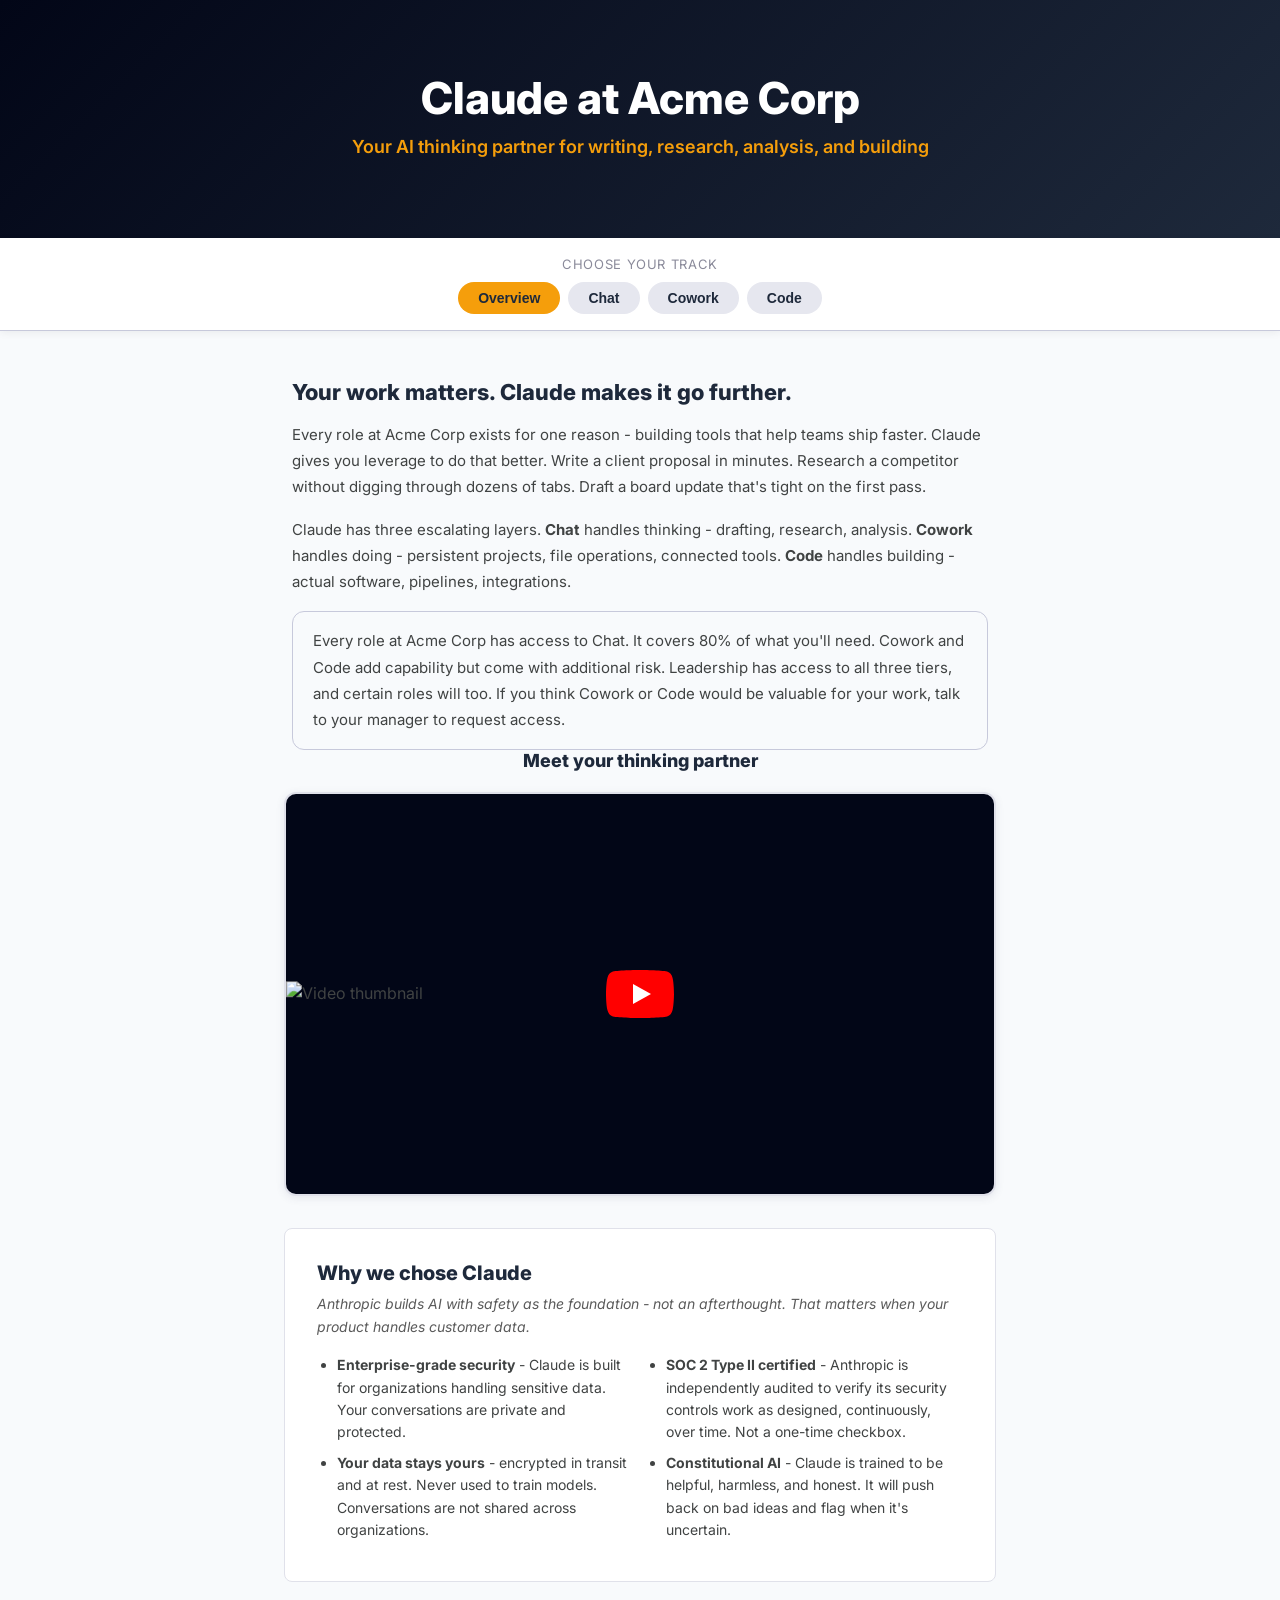
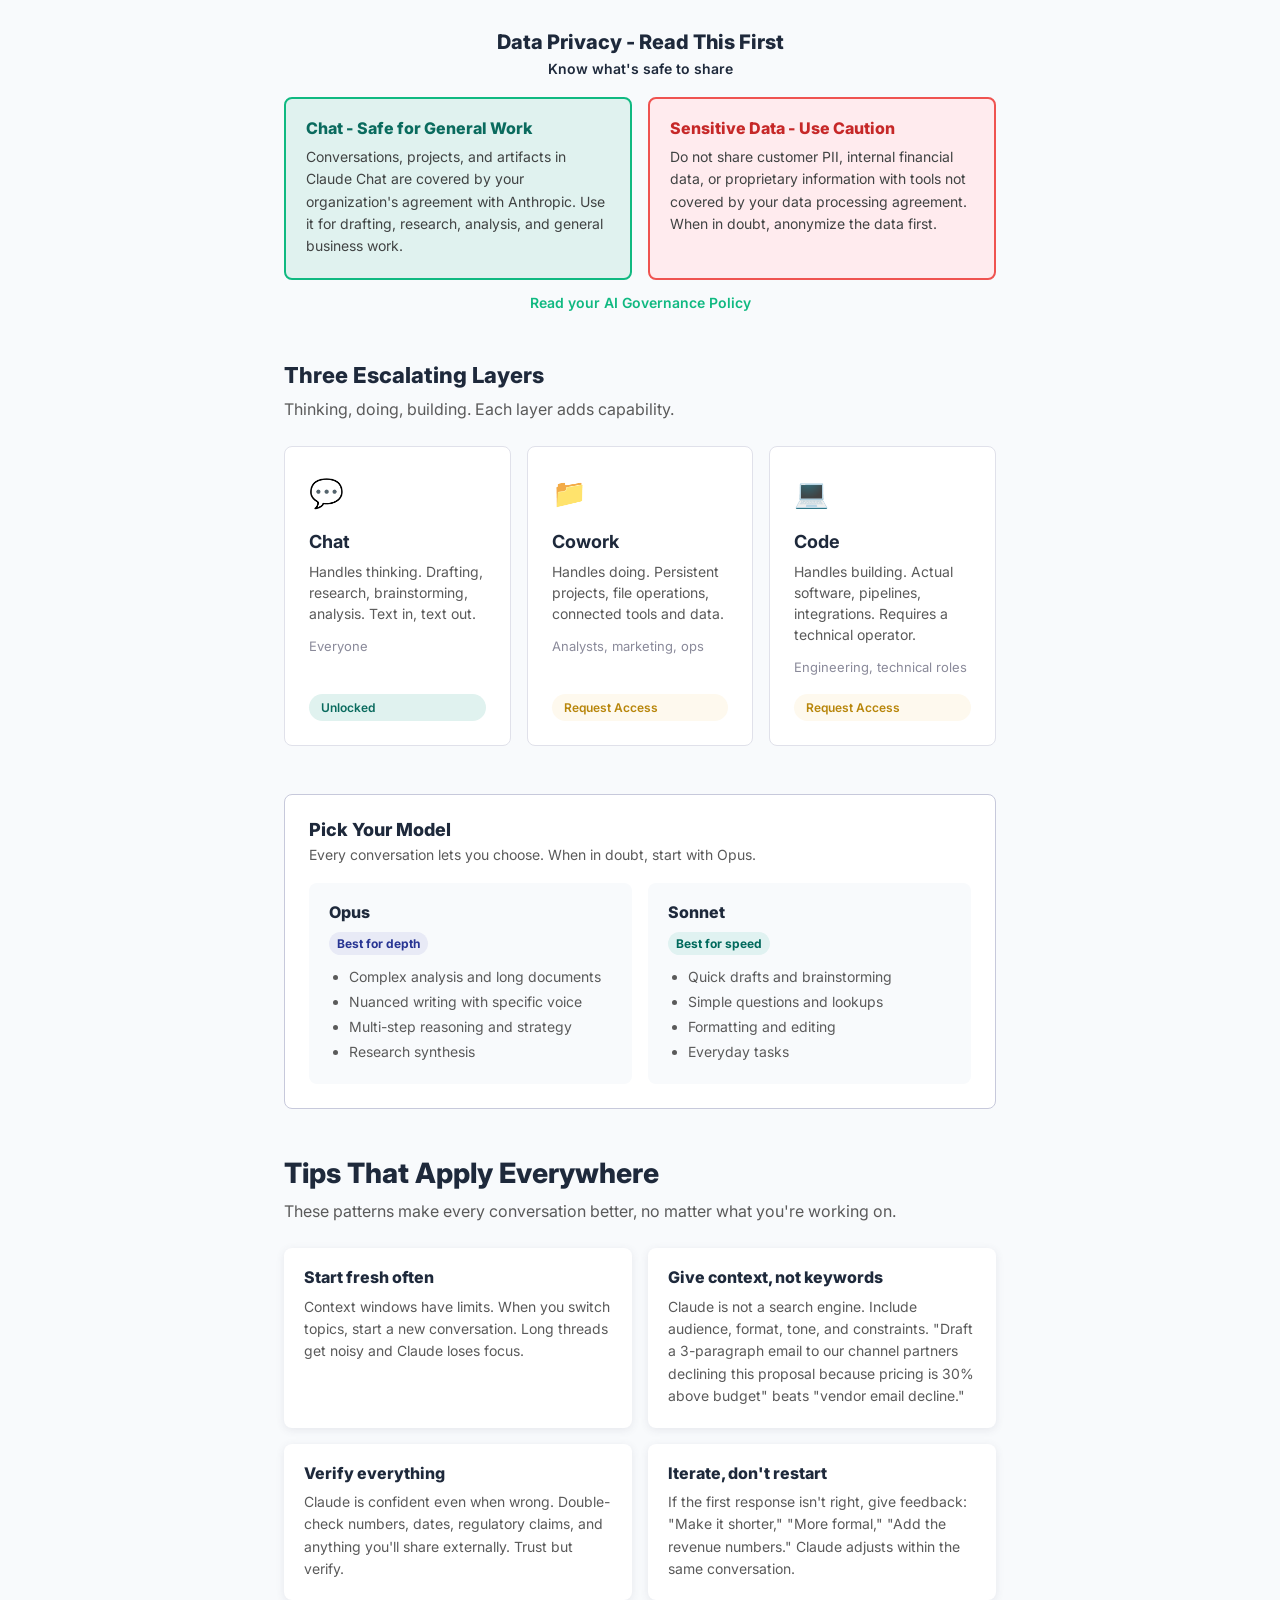
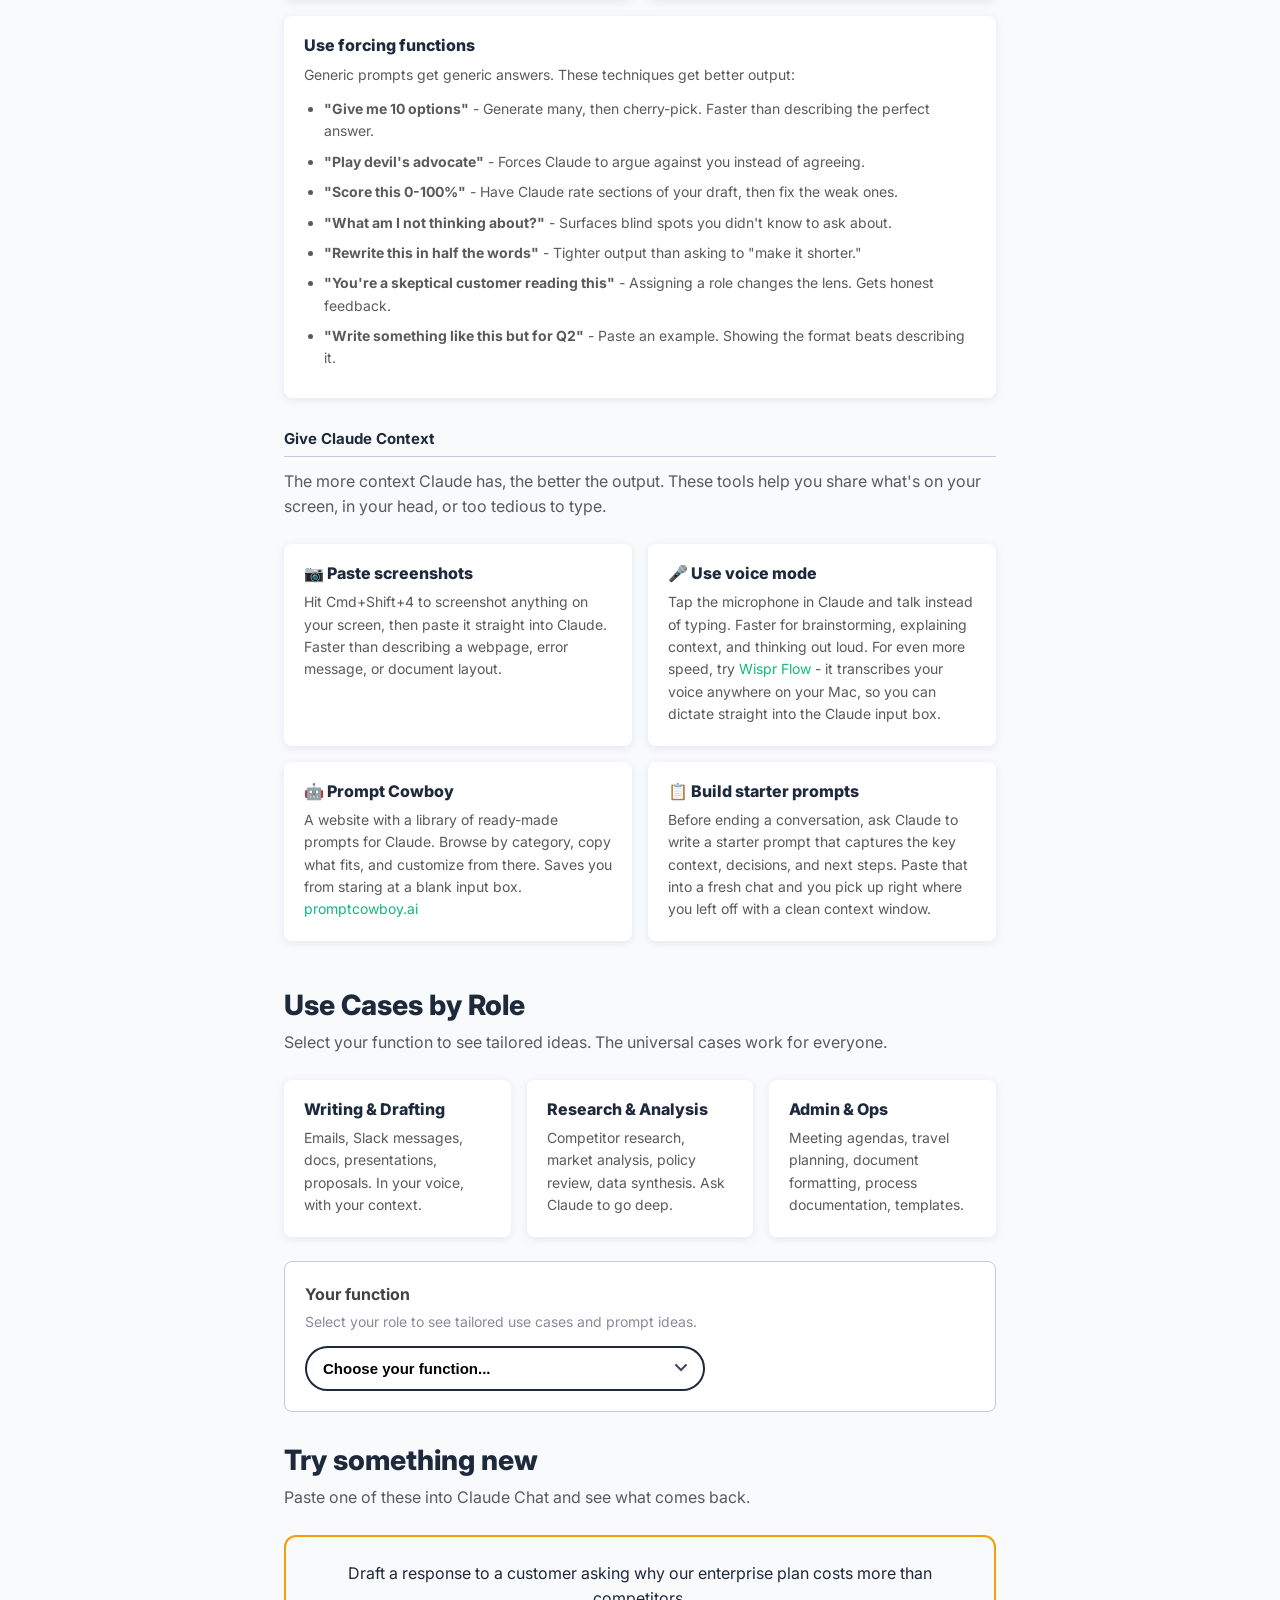
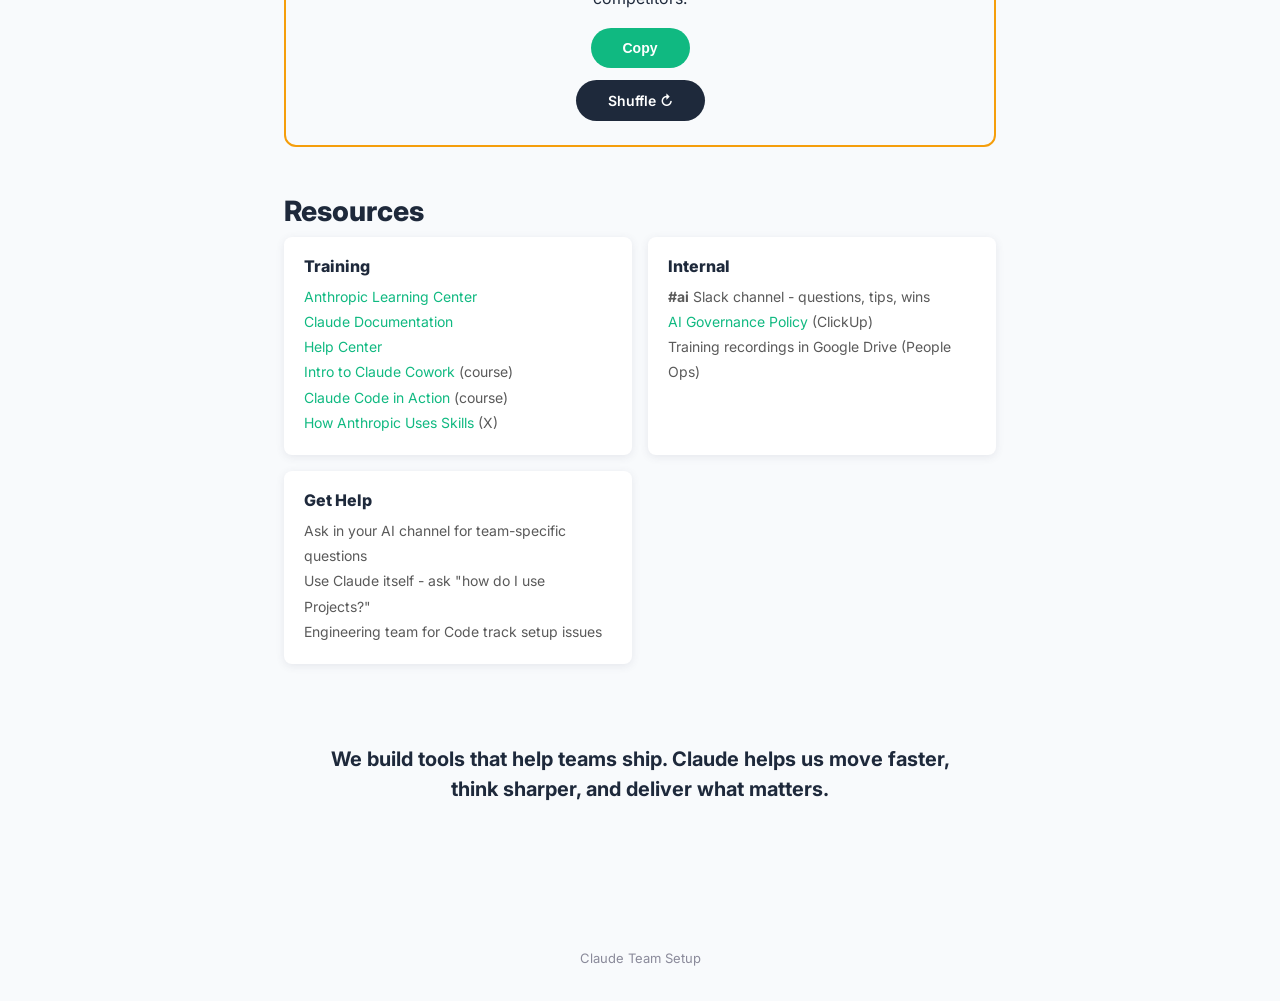
==== index.html @ 37e52c95 "feat: add scrubbed build.py with Acme Corp content" ====
<!-- GENERATED FILE - Do not edit directly. Edit build.py and run it. -->
<!DOCTYPE html>
<html lang="en">
<head>
  <meta charset="UTF-8">
  <meta name="viewport" content="width=device-width, initial-scale=1.0">
  <title>Claude Team Setup</title>
  <link rel="icon" type="image/png" href="/shared/favicon.png">
  <link rel="preconnect" href="https://fonts.googleapis.com">
  <link rel="preconnect" href="https://fonts.gstatic.com" crossorigin>
  <link href="https://fonts.googleapis.com/css2?family=Inter:wght@400;500;600;700;800&display=swap" rel="stylesheet">
  <style>
    /* Inline fallbacks so the page renders even if shared CSS fails to load */
    :root {
      --navy: #1e293b; --blue: #3b82f6; --light-blue: #bfdbfe; --grey: #e6e7ef;
      --pink: #f472b6; --gold: #f59e0b; --text-dark: #404343; --off-white: #fafafa;
      --navy-dark: #0f172a; --navy-deep: #020617; --gold-dark: #d97706; --gold-light: #fef3c7;
      --teal: #10b981; --blue-light: #e8f4fc; --white: #ffffff; --cream: #f8fafc;
      --light-bg: #e6e7ef; --border-light: #c7c9db; --text-gray: #5a5a5a; --text-light: #8a8a9a;
      --font-heading: 'Inter', sans-serif; --font-body: 'Inter', sans-serif;
      --shadow-card: 0 2px 8px rgba(68, 73, 99, 0.1); --shadow-lg: 0 4px 16px rgba(68, 73, 99, 0.15);
      --radius-sm: 8px; --radius-md: 12px; --radius-lg: 32px; --radius-pill: 100px;
      --ease-out-expo: cubic-bezier(0.16, 1, 0.3, 1); --ease-out-back: cubic-bezier(0.34, 1.56, 0.64, 1);
      --space-2xs: 4px; --space-xs: 8px; --space-sm: 12px; --space-md: 16px; --space-lg: 20px;
      --space-xl: 24px; --space-2xl: 32px; --space-3xl: 48px; --space-4xl: 64px;
      --error-bg: #ffebee; --error-border: #ef5350; --error-text: #c62828; --error-text-dark: #b71c1c; --error-accent: #c0392b;
      --success-bg: #e0f2ef; --success-text: #0a6b5e; --success-bg-alt: #e8f5e9; --warning-text: #b8860b;
      --info-bg: #e8eaf6; --info-text: #283593; --input-border: #e0e1ea; --disabled-bg: #d0d0d8; --hover-bg: #f0efec;
      --memory-bg: #f0f7ff; --memory-border: #d0e3f7; --teal-bg: #e0f2f1; --teal-text: #00695c;
      --teal-dark: #0d7060; --error-hover-bg: #ffcdd2; --highlight-bg: #fef9ee;
    }
    *, *::before, *::after { margin: 0; padding: 0; box-sizing: border-box; }
    html { scroll-behavior: smooth; }
    body { font-family: var(--font-body); font-size: 16px; line-height: 1.6; color: var(--text-dark); background: var(--cream); -webkit-font-smoothing: antialiased; }
    h1, h2, h3, h4 { font-family: var(--font-heading); font-weight: 800; color: var(--navy); line-height: 1.2; }
    a { color: var(--teal); text-decoration: none; }
    a:hover { text-decoration: underline; }
    .btn { display: inline-block; padding: var(--space-sm) var(--space-2xl); border-radius: var(--radius-pill); font-family: var(--font-body); font-size: 16px; font-weight: 600; text-decoration: none; cursor: pointer; border: none; transition: background 0.2s, transform 0.2s, box-shadow 0.2s; }
    .btn:hover { transform: translateY(-2px); box-shadow: var(--shadow-lg); text-decoration: none; }
    .btn-primary { background: var(--gold); color: var(--navy); }
    .btn-primary:hover { background: var(--gold-dark); }
    .btn-secondary { background: var(--navy); color: var(--white); }
    .btn-secondary:hover { background: var(--navy-dark); }
  </style>
  <noscript><style>.wizard-step-body, .accordion-body { max-height: none !important; opacity: 1 !important; padding-bottom: var(--space-xl) !important; display: block !important; } .wizard-done-btn, .role-picker, .stage-nav { display: none !important; } .tab-content, .wizard-stage { display: block !important; } .locked-state { display: block !important; } .unlocked-state { display: none !important; }</style></noscript>
  <style>
    /* ── Layout ─────────────────────────────────────────── */
    .page-content {
      max-width: 760px;
      margin: 0 auto;
      padding: 0 var(--space-xl) var(--space-4xl);
    }
    .section {
      margin-top: var(--space-3xl);
    }
    .section-title {
      font-size: 28px;
      margin-bottom: var(--space-xs);
    }
    .section-subtitle {
      color: var(--text-gray);
      font-size: 16px;
      margin-bottom: var(--space-xl);
      line-height: 1.6;
    }

    /* ── Section Nav ────────────────────────────────────── */
    .section-nav {
      display: flex;
      flex-direction: column;
      align-items: center;
      padding: var(--space-md) 0;
      position: sticky;
      top: 52px;
      z-index: 10;
      background: var(--white);
      box-shadow: 0 2px 8px rgba(0,0,0,0.06);
      border-bottom: 1px solid var(--border-light);
    }
    .section-nav-label {
      color: var(--text-light);
      font-size: 13px;
      text-transform: uppercase;
      letter-spacing: 0.05em;
      margin-bottom: var(--space-xs);
    }
    .section-nav-pills {
      display: flex;
      gap: var(--space-xs);
    }
    .nav-pill {
      padding: var(--space-xs) var(--space-lg);
      border: none;
      border-radius: 22px;
      background: var(--light-bg);
      color: var(--navy);
      cursor: pointer;
      font-size: 14px;
      font-weight: 600;
      text-decoration: none;
      transition: background 0.2s;
    }
    .nav-pill:hover {
      background: var(--gold-light);
    }
    .nav-pill.active {
      background: var(--gold);
      color: var(--navy);
    }
    .section[id] {
      scroll-margin-top: 80px;
    }

    /* ── Focus States ──────────────────────────────────── */
    :focus-visible {
      outline: 2px solid var(--teal);
      outline-offset: 2px;
    }

    /* ── Hero ───────────────────────────────────────────── */
    .hero {
      background: linear-gradient(135deg, var(--navy-deep) 0%, var(--navy) 100%);
      padding: calc(var(--space-4xl) + var(--space-xs)) var(--space-xl) var(--space-4xl); /* 72px top / 64px bottom: intentional asymmetry */
      text-align: center;
    }
    .hero h1 {
      color: var(--white);
      font-size: 44px;
      margin-bottom: var(--space-xs);
    }
    .hero .subtitle {
      color: var(--gold);
      font-size: 18px;
      font-weight: 600;
      font-family: var(--font-heading);
      margin-bottom: var(--space-sm);
    }
    .hero .hero-link {
      color: var(--border-light);
      font-size: 14px;
    }
    .hero .hero-link a {
      color: var(--gold-light);
    }

    /* ── Intro Sections ────────────────────────────────── */
    .narrative-intro {
      margin-top: var(--space-3xl);
      padding: 0 var(--space-xs);
    }
    .narrative-intro h3 {
      font-size: 20px;
      color: var(--navy);
      margin-bottom: var(--space-xs);
    }
    .narrative-intro p {
      font-size: 15px;
      line-height: 1.75;
      color: var(--text-dark);
    }
    .why-claude-card {
      margin-top: var(--space-2xl);
      background: #fff;
      border: 1px solid var(--input-border);
      border-radius: var(--radius-sm);
      padding: var(--space-2xl);
    }
    .why-claude-card h3 {
      font-size: 20px;
      color: var(--navy);
      margin-bottom: var(--space-xs);
    }
    .why-claude-card .why-sub {
      font-size: 14px;
      color: var(--text-gray);
      margin-bottom: var(--space-md);
      font-style: italic;
    }
    .why-claude-card ul {
      padding-left: var(--space-lg);
      columns: 2;
      column-gap: var(--space-2xl);
    }
    .why-claude-card li {
      font-size: 14px;
      line-height: 1.6;
      color: var(--text-dark);
      margin-bottom: var(--space-xs);
    }

    /* ── Compliance Callout ─────────────────────────────── */
    .compliance {
      margin-top: var(--space-3xl);
      position: relative;
      z-index: 1;
    }
    .compliance-title {
      font-size: 20px;
      text-align: center;
      margin-bottom: var(--space-2xs);
    }
    .compliance-subtitle {
      text-align: center;
      font-size: 14px;
      font-weight: 600;
      color: var(--navy);
      margin-bottom: var(--space-md);
    }
    .compliance-grid {
      display: grid;
      grid-template-columns: 1fr 1fr;
      gap: var(--space-md);
    }
    .compliance-box {
      border-radius: var(--radius-sm);
      padding: var(--space-lg);
    }
    .compliance-allowed {
      background: var(--success-bg);
      border: 2px solid var(--teal);
    }
    .compliance-allowed h4 {
      color: var(--success-text);
    }
    .compliance-blocked {
      background: var(--error-bg);
      border: 2px solid var(--error-border);
    }
    .compliance-blocked h4 {
      color: var(--error-text);
    }
    .compliance-box p {
      font-size: 14px;
      line-height: 1.6;
      margin-top: var(--space-xs);
      color: var(--text-dark);
    }
    .compliance-footer {
      text-align: center;
      margin-top: var(--space-sm);
      font-size: 14px;
      font-weight: 600;
      color: var(--navy);
    }

    /* ── Wizard ─────────────────────────────────────────── */
    .wizard-progress {
      font-size: 14px;
      color: var(--text-gray);
      margin-bottom: var(--space-md);
    }
    .wizard-success {
      background: var(--success-bg);
      border: 2px solid var(--teal);
      border-radius: var(--radius-sm);
      padding: var(--space-lg);
      color: var(--success-text);
      display: none;
      text-align: center;
    }
    .wizard-success strong {
      display: block;
      font-size: 20px;
      font-family: var(--font-heading);
      margin-bottom: var(--space-2xs);
    }
    .wizard-success span {
      font-size: 14px;
      font-weight: 400;
    }
    .wizard {
      margin-top: var(--space-xs);
      position: relative;
      padding-left: 0;
    }
    .wizard-step {
      position: relative;
      padding: 0 0 0 var(--space-3xl);
      border-bottom: none;
      scroll-margin-top: 80px;
    }
    /* Vertical connecting line */
    .wizard-step::before {
      content: '';
      position: absolute;
      left: 13px;
      top: 28px;
      bottom: 0;
      width: 2px;
      background: var(--disabled-bg);
    }
    .wizard-step:last-child::before {
      display: none;
    }
    .wizard-step.done::before {
      background: var(--disabled-bg);
    }
    /* Step number - sits on the line */
    .step-num {
      position: absolute;
      left: 0;
      top: 12px;
      display: inline-flex;
      align-items: center;
      justify-content: center;
      width: 28px;
      height: 28px;
      border-radius: 50%;
      background: var(--navy);
      color: var(--gold);
      font-family: var(--font-heading);
      font-weight: 800;
      font-size: 14px;
      flex-shrink: 0;
      z-index: 1;
    }
    .wizard-step-header {
      display: flex;
      align-items: center;
      gap: var(--space-sm);
      width: 100%;
      padding: var(--space-sm);
      border: none;
      background: none;
      cursor: pointer;
      text-align: left;
      font-size: 16px;
      border-radius: var(--radius-sm);
    }
    .wizard-step-header:hover {
      background: var(--cream);
    }
    .wizard-step.active .wizard-step-header {
      background: var(--white);
      box-shadow: 0 1px 4px rgba(0,0,0,0.08);
      border-radius: var(--radius-sm) var(--radius-sm) 0 0;
    }
    .step-title {
      font-family: var(--font-heading);
      font-weight: 700;
      font-size: 18px;
      color: var(--navy);
    }
    .step-preview {
      font-size: 14px;
      color: var(--text-light);
      margin-left: auto;
      white-space: nowrap;
    }
    .wizard-step-body {
      max-height: 0;
      overflow: hidden;
      transition: max-height 0.5s ease, padding 0.5s ease, opacity 0.4s ease;
      opacity: 0;
      padding: 0 var(--space-sm);
      background: var(--white);
      box-shadow: 0 1px 4px rgba(0,0,0,0.08);
      border-radius: 0 0 var(--radius-sm) var(--radius-sm);
      margin-bottom: var(--space-2xs);
    }
    .wizard-step.active .wizard-step-body {
      max-height: 2000px;
      opacity: 1;
      padding: 0 var(--space-sm) var(--space-xl) var(--space-sm);
    }
    .wizard-step.active .step-preview {
      display: none;
    }
    .wizard-step.done .step-num {
      color: var(--white);
    }
    .wizard-step.done .step-title {
      color: var(--text-light);
    }
    .wizard-step.done .step-preview {
      /* keep visible */
    }
    .wizard-step-body ul, .wizard-step-body ol {
      padding-left: var(--space-lg);
      margin: var(--space-xs) 0;
    }
    .wizard-done-btn {
      margin-top: var(--space-md);
      display: block;
      margin-left: auto;
      margin-right: auto;
    }
    @media (max-width: 600px) {
      .step-preview {
        display: none;
      }
    }

    /* ── Step 2: Import + Memory ───────────────────────── */
    .import-section { margin-top: var(--space-md); margin-bottom: var(--space-xl); }
    .import-toggle {
      display: flex;
      align-items: center;
      gap: var(--space-xs);
      padding: var(--space-md) var(--space-lg);
      background: var(--cream);
      border: 1px solid var(--input-border);
      border-radius: var(--radius-sm);
      cursor: pointer;
      width: 100%;
      text-align: left;
      font-family: var(--font-body);
      font-size: 14px;
      font-weight: 600;
      color: var(--navy);
      transition: background 0.15s;
    }
    .import-toggle:hover { background: var(--hover-bg); }
    .import-toggle .toggle-icon {
      font-size: 18px;
      transition: transform 0.2s;
    }
    .import-toggle.open .toggle-icon { transform: rotate(90deg); }
    .import-content {
      display: none;
      border: 1px solid var(--input-border);
      border-top: none;
      border-radius: 0 0 var(--radius-sm) var(--radius-sm);
      background: var(--cream);
      padding: var(--space-xl);
    }
    .import-content.open { display: block; }
    .import-step {
      display: flex;
      gap: var(--space-md);
      margin-bottom: var(--space-xl);
    }
    .import-step:last-child { margin-bottom: 0; }
    .import-step-num {
      background: var(--navy);
      color: var(--white);
      font-family: var(--font-heading);
      font-weight: 800;
      font-size: 13px;
      width: 28px;
      height: 28px;
      border-radius: 50%;
      display: flex;
      align-items: center;
      justify-content: center;
      flex-shrink: 0;
      margin-top: 2px;
    }
    .import-step-body { flex: 1; }
    .import-step-body h4 {
      font-size: 14px;
      font-weight: 700;
      color: var(--navy);
      margin-bottom: var(--space-xs);
    }
    .import-step-body p {
      font-size: 13px;
      line-height: 1.6;
      color: var(--text-gray);
      margin-bottom: var(--space-xs);
    }
    .prompt-box {
      position: relative;
      background: var(--white);
      border: 1px solid var(--input-border);
      border-radius: var(--radius-sm);
      padding: var(--space-md);
      text-align: center;
      padding-right: 80px;
      font-size: 12px;
      line-height: 1.7;
      color: var(--text-dark);
      font-family: var(--font-body);
      max-height: 200px;
      overflow-y: auto;
      white-space: pre-wrap;
      margin: var(--space-sm) 0;
    }
    .prompt-box .copy-btn {
      display: block;
      margin: var(--space-xs) auto 0;
      padding: var(--space-xs) var(--space-md);
      background: var(--white);
      border: 1px solid var(--input-border);
      border-radius: var(--radius-sm);
      font-family: var(--font-body);
      font-size: 12px;
      font-weight: 600;
      color: var(--navy);
      cursor: pointer;
      display: flex;
      align-items: center;
      gap: var(--space-2xs);
      transition: background 0.15s;
    }
    .prompt-box .copy-btn:hover { background: var(--cream); }
    .paste-box {
      width: 100%;
      min-height: 120px;
      border: 1px solid var(--input-border);
      border-radius: var(--radius-sm);
      padding: var(--space-sm);
      font-family: var(--font-body);
      font-size: 13px;
      resize: vertical;
      color: var(--text-dark);
    }
    .paste-box::placeholder { color: var(--text-light); }
    #profile-samples {
      width: 100%;
      min-height: 180px;
      border: 1px solid var(--input-border);
      border-radius: var(--radius-sm);
      padding: var(--space-sm) var(--space-md);
      font-family: var(--font-body);
      font-size: 13px;
      color: var(--text-dark);
      resize: vertical;
      margin-top: var(--space-sm);
    }
    #profile-samples::placeholder { color: var(--text-light); }
    .step-divider {
      display: flex;
      align-items: center;
      gap: var(--space-sm);
      margin: var(--space-lg) 0;
      font-size: 12px;
      font-weight: 700;
      text-transform: uppercase;
      letter-spacing: 1px;
      color: var(--text-light);
    }
    .step-divider::before, .step-divider::after {
      content: "";
      flex: 1;
      height: 1px;
      background: var(--input-border);
    }
    .work-only-note {
      display: inline-block;
      background: var(--success-bg);
      border: 1px solid var(--teal);
      border-radius: 4px;
      padding: 2px var(--space-xs);
      font-size: 11px;
      font-weight: 600;
      color: var(--success-text);
      margin-left: var(--space-2xs);
    }
    .field-grid {
      display: grid;
      gap: var(--space-sm);
      margin-bottom: var(--space-lg);
    }
    .field-item label {
      display: block;
      font-size: 13px;
      font-weight: 600;
      color: var(--navy);
      margin-bottom: var(--space-2xs);
    }
    .field-item textarea, .field-item input {
      width: 100%;
      border: 1px solid var(--input-border);
      border-radius: var(--radius-sm);
      padding: var(--space-xs) var(--space-sm);
      font-family: var(--font-body);
      font-size: 13px;
      color: var(--text-dark);
      resize: vertical;
    }
    .field-item textarea { min-height: 60px; }
    .field-item textarea::placeholder, .field-item input::placeholder { color: var(--text-light); }

    /* ── Privacy callouts ──────────────────────────────── */
    .data-allowed {
      background: var(--success-bg);
      border: 1px solid var(--teal);
      border-radius: var(--radius-sm);
      padding: var(--space-sm) var(--space-md);
      font-size: 14px;
      margin-top: var(--space-sm);
    }
    .data-blocked {
      background: var(--error-bg);
      border: 1px solid var(--error-border);
      border-radius: var(--radius-sm);
      padding: var(--space-sm) var(--space-md);
      font-size: 14px;
      color: var(--error-text-dark);
    }

    /* ── Generator (shared by Step 2 memory) ────────────── */
    .generator-actions {
      display: flex;
      align-items: center;
      gap: var(--space-sm);
      margin-top: var(--space-xl);
    }
    .generator-actions .sample-count {
      font-size: 13px;
      color: var(--text-light);
    }
    .generator-output {
      display: none;
      margin-top: var(--space-xl);
    }
    .generator-output.visible {
      display: block;
    }
    .prompt-output {
      background: var(--cream);
      border: 1px solid var(--border-light);
      border-radius: var(--radius-sm);
      padding: var(--space-lg);
      font-size: 13px;
      line-height: 1.6;
      color: var(--text-dark);
      max-height: 300px;
      overflow-y: auto;
      white-space: pre-wrap;
      cursor: text;
    }

    /* ── Step 4: Preferences (Guided Conversation) ─────── */
    .progress-bar {
      display: flex;
      gap: var(--space-2xs);
      margin-bottom: var(--space-xl);
    }
    .progress-segment {
      flex: 1;
      height: 4px;
      background: var(--input-border);
      border-radius: 2px;
      transition: background 0.3s;
    }
    .progress-segment.done { background: var(--teal); }
    .progress-segment.active { background: var(--gold); }
    .question-card {
      display: none;
      animation: fadeIn 0.25s ease;
    }
    .question-card.active { display: block; }
    @keyframes fadeIn {
      from { opacity: 0; transform: translateY(8px); }
      to { opacity: 1; transform: translateY(0); }
    }
    .q-number {
      font-size: 11px;
      font-weight: 700;
      text-transform: uppercase;
      letter-spacing: 1.2px;
      color: var(--teal);
      margin-bottom: var(--space-xs);
    }
    .q-text {
      font-family: var(--font-heading);
      font-size: 18px;
      font-weight: 700;
      color: var(--navy);
      margin-bottom: var(--space-2xs);
    }
    .q-hint {
      font-size: 13px;
      color: var(--text-light);
      margin-bottom: var(--space-md);
    }
    .pill-group {
      display: flex;
      flex-wrap: wrap;
      gap: var(--space-xs);
      margin-bottom: var(--space-lg);
    }
    .pill {
      padding: var(--space-xs) var(--space-lg);
      border: 2px solid var(--input-border);
      border-radius: 100px;
      font-family: var(--font-body);
      font-size: 14px;
      font-weight: 600;
      color: var(--text-gray);
      background: var(--white);
      cursor: pointer;
      transition: all 0.15s;
      user-select: none;
      text-transform: capitalize;
    }
    .pill:hover { border-color: var(--navy); color: var(--navy); }
    .pill.selected {
      background: var(--navy);
      border-color: var(--navy);
      color: var(--white);
    }
    .q-input {
      width: 100%;
      border: 1px solid var(--input-border);
      border-radius: var(--radius-sm);
      padding: var(--space-sm) var(--space-md);
      font-family: var(--font-body);
      font-size: 14px;
      color: var(--text-dark);
      margin-bottom: var(--space-lg);
    }
    .q-input::placeholder { color: var(--text-light); }
    .q-textarea {
      width: 100%;
      min-height: 100px;
      border: 1px solid var(--input-border);
      border-radius: var(--radius-sm);
      padding: var(--space-sm) var(--space-md);
      font-family: var(--font-body);
      font-size: 13px;
      color: var(--text-dark);
      resize: vertical;
      margin-bottom: var(--space-lg);
    }
    .q-textarea::placeholder { color: var(--text-light); }
    .q-nav {
      display: flex;
      justify-content: center;
      align-items: center;
      gap: var(--space-sm);
    }
    .btn-ghost {
      background: transparent;
      border: none;
      border-radius: var(--radius-sm);
      color: var(--text-light);
      padding: var(--space-xs) var(--space-md);
      font-family: var(--font-heading);
      font-weight: 700;
      font-size: 14px;
      cursor: pointer;
    }
    .btn-ghost:hover { color: var(--navy); }
    .multi-hint {
      font-size: 11px;
      color: var(--text-light);
      margin-bottom: var(--space-sm);
      font-style: italic;
    }
    .output-preview {
      display: none;
      animation: fadeIn 0.3s ease;
    }
    .output-preview.active { display: block; }
    .output-label {
      font-family: var(--font-heading);
      font-size: 16px;
      font-weight: 700;
      color: var(--navy);
      margin-bottom: var(--space-2xs);
    }
    .output-sublabel {
      font-size: 13px;
      color: var(--text-light);
      margin-bottom: var(--space-md);
    }
    .output-box {
      background: var(--cream);
      border: 1px solid var(--input-border);
      border-radius: var(--radius-sm);
      padding: var(--space-xl);
      font-size: 13px;
      line-height: 1.8;
      white-space: pre-wrap;
      font-family: var(--font-body);
      color: var(--text-dark);
      max-height: 400px;
      overflow-y: auto;
    }
    .output-box:focus { outline: 2px solid var(--teal); outline-offset: -2px; }
    .output-actions {
      display: flex;
      gap: var(--space-sm);
      margin-top: var(--space-md);
      align-items: center;
    }
    .artifact-preview {
      background: var(--off-white);
      border-left: 3px solid var(--teal);
      border-radius: 8px;
      padding: var(--space-lg) var(--space-xl);
      margin: var(--space-lg) 0;
      font-size: 14px;
      line-height: 1.8;
      color: var(--navy);
    }
    .artifact-preview strong {
      display: block;
      margin-top: var(--space-sm);
      margin-bottom: var(--space-2xs);
      font-size: 14px;
    }
    .artifact-preview strong:first-child {
      margin-top: 0;
    }
    .artifact-preview p:first-child {
      margin-top: 0;
      font-style: italic;
      color: var(--text-gray);
    }

    /* ── Feature cards ──────────────────────────────────── */
    .features-grid {
      display: grid;
      grid-template-columns: 1fr 1fr;
      gap: var(--space-md);
      margin-top: var(--space-xl);
    }
    .feature-card {
      background: var(--white);
      border: 1px solid var(--border-light);
      border-radius: var(--radius-sm);
      padding: var(--space-lg);
    }
    .feature-card h4 {
      font-size: 16px;
      margin-bottom: var(--space-xs);
    }
    .feature-card p {
      font-size: 14px;
      color: var(--text-gray);
      line-height: 1.6;
    }

    /* ── Model picker ──────────────────────────────────── */
    .model-picker {
      margin-top: var(--space-xl);
      background: var(--white);
      border: 1px solid var(--border-light);
      border-radius: var(--radius-sm);
      padding: var(--space-xl);
    }
    .model-picker-title {
      font-size: 18px;
      margin-bottom: var(--space-2xs);
    }
    .model-picker-subtitle {
      font-size: 14px;
      color: var(--text-gray);
      margin-bottom: var(--space-md);
    }
    .model-picker-grid {
      display: grid;
      grid-template-columns: 1fr 1fr;
      gap: var(--space-md);
    }
    .model-option {
      background: var(--cream);
      border-radius: var(--radius-sm);
      padding: var(--space-lg);
    }
    .model-option h4 {
      font-size: 16px;
      margin-bottom: var(--space-xs);
    }
    .model-option ul {
      margin-top: var(--space-xs);
      padding-left: var(--space-lg);
      font-size: 14px;
      color: var(--text-gray);
      line-height: 1.8;
    }
    .model-tag {
      display: inline-block;
      font-size: 12px;
      font-weight: 700;
      padding: 2px var(--space-xs);
      border-radius: 12px;
    }
    .model-tag-opus {
      background: var(--info-bg);
      color: var(--info-text);
    }
    .model-tag-sonnet {
      background: var(--teal-bg);
      color: var(--teal-text);
    }

    /* ── Code blocks + copy buttons ─────────────────────── */
    .code-block {
      position: relative;
      background: var(--navy-deep);
      color: var(--gold-light);
      padding: var(--space-md) var(--space-lg);
      border-radius: var(--radius-sm);
      font-family: 'SF Mono', 'Fira Code', monospace;
      font-size: 14px;
      margin-top: var(--space-sm);
      overflow-x: auto;
      line-height: 1.5;
      white-space: pre-wrap;
      word-wrap: break-word;
    }
    .copy-btn {
      position: absolute;
      top: 10px;
      right: 10px;
      background: var(--navy);
      color: var(--gold);
      border: 1px solid var(--navy-dark);
      border-radius: var(--radius-sm);
      padding: var(--space-xs) var(--space-md);
      font-size: 12px;
      font-weight: 600;
      cursor: pointer;
      transition: background 0.15s ease;
    }
    .copy-btn:hover { background: var(--navy-dark); }
    .copy-btn.copied {
      background: var(--teal);
      color: var(--white);
      border-color: var(--teal);
    }

    /* ── Notes / callouts ───────────────────────────────── */
    .note {
      background: var(--gold-light);
      border-left: 4px solid var(--gold);
      padding: var(--space-sm) var(--space-md);
      border-radius: 0 var(--radius-sm) var(--radius-sm) 0;
      font-size: 14px;
      margin-top: var(--space-md);
      color: var(--navy);
      line-height: 1.6;
    }
    .note.warning {
      background: var(--error-bg);
      border-left-color: var(--error-border);
      color: var(--error-text-dark);
    }
    .note.highlight {
      background: var(--highlight-bg);
      border: 2px solid var(--gold);
      border-radius: var(--radius-sm);
    }

    /* ── Tips ────────────────────────────────────────────── */
    .tips-grid {
      display: grid;
      grid-template-columns: 1fr 1fr;
      gap: var(--space-md);
    }
    .tip-card {
      background: var(--white);
      border-radius: var(--radius-sm);
      box-shadow: var(--shadow-card);
      padding: var(--space-lg);
    }
    .tip-card h4 {
      font-size: 16px;
      margin-bottom: var(--space-xs);
    }
    .tip-card ul {
      padding-left: var(--space-lg);
    }
    .tip-card p {
      font-size: 14px;
      color: var(--text-gray);
      line-height: 1.6;
    }
    .tip-card-wide {
      margin-top: var(--space-md);
    }
    .forcing-list {
      padding-left: var(--space-lg);
      margin-top: var(--space-sm);
    }
    .forcing-list li {
      font-size: 14px;
      color: var(--text-gray);
      line-height: 1.6;
      margin-bottom: var(--space-xs);
    }

    /* ── Accordion ──────────────────────────────────────── */
    .accordion {
      display: flex;
      flex-direction: column;
      gap: var(--space-xs);
    }
    .accordion-item {
      background: var(--white);
      border-radius: var(--radius-sm);
      box-shadow: var(--shadow-card);
      overflow: hidden;
    }
    .accordion-header {
      display: flex;
      align-items: center;
      justify-content: space-between;
      padding: var(--space-md) var(--space-lg);
      cursor: pointer;
      font-family: var(--font-heading);
      font-weight: 700;
      font-size: 16px;
      color: var(--navy);
      border: none;
      background: none;
      width: 100%;
      text-align: left;
    }
    .accordion-header:hover {
      background: var(--cream);
    }
    .accordion-chevron {
      font-size: 12px;
      color: var(--text-light);
      transition: transform 0.2s ease;
    }
    .accordion-item.open .accordion-chevron {
      transform: rotate(180deg);
    }
    .accordion-body {
      display: none;
      padding: 0 var(--space-lg) var(--space-md);
    }
    .accordion-item.open .accordion-body {
      display: block;
    }
    .accordion-body ul {
      list-style: none;
      padding-left: var(--space-lg);
      margin: 0 0 var(--space-md);
      font-size: 14px;
      color: var(--text-gray);
      line-height: 1.8;
    }
    .accordion-body ul li::before {
      content: "- ";
      color: var(--text-light);
    }
    .accordion-body .section-label {
      font-weight: 600;
      margin: 0 0 var(--space-xs);
      color: var(--navy);
    }
    .giddyup-pill {
      background: var(--gold);
      color: var(--text-dark);
      padding: var(--space-sm) var(--space-lg);
      border-radius: 100px;
      font-family: var(--font-heading);
      font-weight: 800;
      font-size: 16px;
      display: inline-block;
      margin-top: var(--space-xs);
    }
    .skills-highlight {
      margin-top: var(--space-xl);
      padding: var(--space-lg);
      background: linear-gradient(135deg, var(--success-bg-alt) 0%, var(--teal-bg) 100%);
      border-left: 4px solid var(--teal);
      border-radius: 0 var(--radius-sm) var(--radius-sm) 0;
    }
    .skills-highlight .section-label {
      margin-bottom: var(--space-2xs);
    }
    .skills-highlight ul {
      list-style: none;
      padding: 0;
    }
    .skills-highlight ul li {
      padding: 3px 0;
    }
    .skills-highlight ul li::before {
      content: none;
    }
    .accordion-summary {
      font-size: 14px;
      color: var(--text-gray);
      padding: 0 var(--space-lg) var(--space-sm);
    }
    .accordion-item.open .accordion-summary {
      display: none;
    }

    /* ── Role picker ───────────────────────────────────── */
    .role-picker {
      margin: var(--space-xl) 0;
      background: var(--white);
      border: 1px solid var(--border-light);
      border-radius: var(--radius-sm);
      padding: var(--space-lg);
    }
    .role-picker label {
      display: block;
      font-family: var(--font-heading);
      font-weight: 700;
      font-size: 16px;
      margin-bottom: var(--space-2xs);
    }
    .role-picker .role-hint {
      font-size: 14px;
      color: var(--text-light);
      margin-bottom: var(--space-sm);
    }
    .role-picker select {
      padding: var(--space-sm) 40px var(--space-sm) var(--space-md); /* 40px right: functional - aligns with dropdown arrow SVG at right 16px */
      border: 2px solid var(--navy);
      border-radius: 100px;
      font-size: 15px;
      font-weight: 600;
      width: 100%;
      max-width: 400px;
      appearance: none;
      -webkit-appearance: none;
      background: var(--white) url("data:image/svg+xml,%3Csvg xmlns='http://www.w3.org/2000/svg' width='12' height='8' viewBox='0 0 12 8'%3E%3Cpath d='M1 1l5 5 5-5' stroke='%23444963' stroke-width='2' fill='none' stroke-linecap='round'/%3E%3C/svg%3E") no-repeat right 16px center;
      cursor: pointer;
    }
    .role-cases {
      display: none;
      margin-top: var(--space-md);
    }
    .role-cases.visible {
      display: block;
    }

    /* ── Universal use cases ────────────────────────────── */
    .universal-cases {
      display: grid;
      grid-template-columns: 1fr 1fr 1fr;
      gap: var(--space-md);
      margin-bottom: var(--space-xl);
    }

    /* ── Resources ──────────────────────────────────────── */
    .resources-grid {
      display: grid;
      grid-template-columns: 1fr 1fr;
      gap: var(--space-md);
    }
    .resource-card {
      background: var(--white);
      border-radius: var(--radius-sm);
      box-shadow: var(--shadow-card);
      padding: var(--space-lg);
    }
    .resource-card h4 {
      font-size: 16px;
      margin-bottom: var(--space-xs);
    }
    .resource-card ul {
      list-style: none;
      padding: 0;
      font-size: 14px;
      color: var(--text-gray);
      line-height: 1.8;
    }
    .resource-card a {
      color: var(--teal);
    }

    /* ── Footer ─────────────────────────────────────────── */
    .footer {
      text-align: center;
      padding: var(--space-2xl) var(--space-xl);
      font-size: 13px;
      color: var(--text-light);
    }

    /* ── Toast ──────────────────────────────────────────── */
    .toast {
      position: fixed;
      bottom: 24px;
      left: 50%;
      transform: translateX(-50%) translateY(100px);
      background: var(--navy);
      color: var(--white);
      padding: var(--space-xs) var(--space-xl);
      border-radius: var(--radius-pill);
      font-size: 14px;
      font-weight: 600;
      opacity: 0;
      transition: transform 0.3s ease, opacity 0.3s ease;
      z-index: 200;
    }
    .toast.show {
      transform: translateX(-50%) translateY(0);
      opacity: 1;
    }

    /* ── Spacing utility classes ──────────────────────── */
    .accordion-body p {
      font-size: 14px;
      color: var(--text-gray);
      line-height: 1.7;
      margin-bottom: var(--space-md);
    }
    .step-intro {
      margin-bottom: var(--space-xl);
    }
    .download-row {
      display: flex;
      gap: var(--space-sm);
      margin-top: var(--space-sm);
      flex-wrap: wrap;
    }
    .data-warning-inline {
      background: var(--error-bg);
      border: 1px solid var(--error-border);
      border-radius: var(--radius-sm);
      padding: var(--space-xs) var(--space-md);
      margin-bottom: var(--space-md);
      display: flex;
      align-items: flex-start;
      gap: var(--space-xs);
    }
    .data-warning-inline .warning-icon {
      font-size: 16px;
      flex-shrink: 0;
    }
    .data-warning-inline .warning-text {
      font-size: 12px;
      color: var(--error-text);
      line-height: 1.5;
    }
    .q-hint-below {
      font-size: 12px;
      color: var(--text-light);
      margin-top: var(--space-2xs);
      margin-bottom: var(--space-md);
    }
    #pref-samples {
      min-height: 200px;
      margin-bottom: var(--space-2xs);
    }

    /* ── Profile generator (merged Step 2) ─────────────── */
    .subsection-title { font-size: 15px; font-weight: 700; color: var(--navy); margin: var(--space-2xl) 0 var(--space-sm); padding-bottom: var(--space-xs); border-bottom: 1px solid var(--border-light, #e5e5e5); }
    .subsection-title:first-child { margin-top: 0; }
    .output-secondary { border: 1px solid #e5e5e5; border-radius: var(--radius-sm); padding: var(--space-lg); margin-top: var(--space-lg); }
    .output-secondary .output-label { opacity: 0.55; transition: opacity 0.2s; }
    .output-secondary:hover .output-label, .output-secondary:focus-within .output-label { opacity: 1; }
    .memory-explainer { background: var(--memory-bg); border: 1px solid var(--memory-border); border-radius: var(--radius-sm); padding: var(--space-sm) var(--space-md); font-size: 13px; color: var(--text-gray); line-height: 1.6; margin-bottom: var(--space-md); }
    .output-review-hint { font-size: 13px; color: var(--text-gray); margin: var(--space-sm) 0 0; line-height: 1.5; }
    .word-count { font-size: 12px; color: var(--text-light); margin-top: var(--space-xs); }
    .word-count-yellow { color: var(--warning-text); }
    .word-count-red { color: var(--error-accent); font-weight: 600; }
    #profile-output-area { display: none; margin-top: var(--space-xl); }
    #profile-output-area.visible { display: block; }

    /* -- Cowork Section ---------------------------------------- */
    .cowork-section {
      margin-top: var(--space-3xl);
    }
    .cowork-section .section-subtitle {
      margin-bottom: var(--space-md);
    }
    .cowork-body-text {
      font-size: 14px;
      color: var(--text-gray);
      line-height: 1.6;
    }
    .cowork-cards .section-label + .section-label,
    .cowork-cards p.section-label {
      margin-top: var(--space-lg);
    }
    .cowork-cards {
      margin-top: var(--space-xs);
      position: relative;
      padding-left: 0;
    }
    .comparison-table, .commands-table {
      width: 100%;
      border-collapse: collapse;
      margin: var(--space-md) 0;
      font-size: 14px;
    }
    .comparison-table th, .commands-table th {
      background: var(--navy);
      color: var(--gold);
      padding: var(--space-xs) var(--space-md);
      text-align: left;
      font-family: var(--font-heading);
      font-weight: 700;
    }
    .comparison-table td, .commands-table td {
      padding: var(--space-xs) var(--space-md);
      border-bottom: 1px solid var(--input-border);
      color: var(--text-dark);
      line-height: 1.5;
    }
    .comparison-table tr:last-child td, .commands-table tr:last-child td {
      border-bottom: none;
    }
    .comparison-table tr:nth-child(even) td, .commands-table tr:nth-child(even) td {
      background: var(--off-white);
    }
    @media (max-width: 600px) {
      .comparison-table, .commands-table {
        display: block;
        overflow-x: auto;
        -webkit-overflow-scrolling: touch;
      }
    }

    /* ── Plugin Accordion ───────────────────────────────── */
    .plugin-accordion {
      display: flex;
      flex-direction: column;
      gap: var(--space-xs);
    }
    .plugin-row {
      background: var(--white);
      border-radius: var(--radius-sm);
      box-shadow: var(--shadow-card);
      overflow: hidden;
    }
    .plugin-row-header {
      display: flex;
      align-items: center;
      gap: var(--space-sm);
      width: 100%;
      padding: var(--space-sm) var(--space-md);
      border: none;
      background: none;
      cursor: pointer;
      text-align: left;
      font-family: inherit;
      font-size: 14px;
    }
    .plugin-row-header:hover {
      background: var(--cream);
    }
    .plugin-row-header .chevron {
      font-size: 12px;
      color: var(--text-light);
      transition: transform 0.2s;
      flex-shrink: 0;
    }
    .plugin-row.open .plugin-row-header .chevron {
      transform: rotate(90deg);
    }
    .plugin-row-name {
      font-family: var(--font-heading);
      font-weight: 700;
      color: var(--navy);
      font-size: 15px;
      white-space: nowrap;
    }
    .plugin-row-desc {
      color: var(--text-gray);
      font-size: 13px;
      flex: 1;
    }
    .plugin-row-count {
      font-size: 12px;
      color: var(--text-light);
      white-space: nowrap;
      background: var(--off-white);
      padding: 2px 10px;
      border-radius: 10px;
      flex-shrink: 0;
    }
    .plugin-row-body {
      max-height: 0;
      overflow: hidden;
      transition: max-height 0.4s ease, padding 0.3s ease;
      padding: 0 var(--space-md);
    }
    .plugin-row.open .plugin-row-body {
      max-height: 800px;
      padding: 0 var(--space-md) var(--space-md);
    }
    .skills-wrap {
      display: flex;
      flex-wrap: wrap;
      gap: 6px;
    }
    .skill-pill {
      font-size: 13px;
      font-family: var(--font-body);
      background: var(--off-white);
      padding: 5px 12px;
      border-radius: 4px;
      border: 1px solid var(--input-border);
      color: var(--navy);
      cursor: pointer;
      transition: background 0.15s, color 0.15s;
    }
    .skill-pill:hover, .skill-pill.active {
      background: var(--navy);
      color: var(--white);
      border-color: var(--navy);
    }
    .skill-detail {
      font-size: 13px;
      color: var(--text-gray);
      min-height: 22px;
      padding-top: var(--space-xs);
      line-height: 1.5;
    }
    .skill-detail:empty::after {
      content: "Hover or tap a skill to see what it does";
      color: var(--text-light);
      font-style: italic;
    }
    .plugin-partner-badge {
      font-size: 11px;
      color: var(--teal);
      background: rgba(16, 132, 116, 0.1);
      padding: 1px 8px;
      border-radius: 10px;
      flex-shrink: 0;
    }
    @media (max-width: 600px) {
      .plugin-row-desc { display: none; }
      .plugin-row-header { gap: var(--space-xs); }
    }
    .cowork-substep {
      margin-top: var(--space-xl);
      padding-top: var(--space-lg);
      border-top: 1px solid var(--input-border);
    }
    .cowork-substep:first-of-type {
      margin-top: 0;
      padding-top: 0;
      border-top: none;
    }
    .cowork-substep h4 {
      font-size: 16px;
      color: var(--navy);
      margin-bottom: var(--space-xs);
    }

    /* ── Code section ──────────────────────────────────── */
    .code-section {
      margin-top: var(--space-3xl);
    }
    .code-section .section-subtitle {
      margin-bottom: var(--space-md);
    }
    .code-cards {
      margin-top: var(--space-xs);
      position: relative;
      padding-left: 0;
    }
    .code-cards .section-label {
      font-weight: 600;
      margin: 0 0 var(--space-xs);
      color: var(--navy);
    }
    .code-cards .section-label + .section-label,
    .code-cards p.section-label {
      margin-top: var(--space-lg);
    }
    .code-substep {
      margin-top: var(--space-xl);
      padding-top: var(--space-lg);
      border-top: 1px solid var(--input-border);
    }
    .code-substep:first-of-type {
      margin-top: var(--space-md);
      padding-top: var(--space-md);
      border-top: none;
    }
    .commands-table code {
      background: var(--off-white);
      padding: 2px var(--space-xs);
      border-radius: 4px;
      font-size: 13px;
    }
    .prereq-note {
      background: var(--off-white);
      border-left: 3px solid var(--disabled-bg);
      padding: var(--space-xs) var(--space-md);
      border-radius: 0 var(--radius-sm) var(--radius-sm) 0;
      font-size: 13px;
      color: var(--text-gray);
      line-height: 1.5;
      margin: var(--space-sm) 0;
    }

    /* ── Tab System ────────────────────────────────────── */
    .tab-content {
      display: none;
    }
    .tab-content.active {
      display: block;
    }
    .tab-intro { margin-top: var(--space-xl); margin-bottom: var(--space-sm); }
    .tab-intro p { font-size: 15px; color: var(--text-gray); line-height: 1.6; margin-bottom: var(--space-sm); }
    .tab-intro p:last-child { margin-bottom: 0; }

    /* ── Wizard Stages (full-page, step-by-step) ──────── */
    .wizard-stage {
      display: none;
      padding: var(--space-xl) 0;
    }
    .wizard-stage.active {
      display: block;
    }
    .stage-title {
      font-size: 24px;
      font-family: var(--font-heading);
      font-weight: 800;
      color: var(--navy);
      margin-bottom: var(--space-2xs);
    }
    .stage-subtitle {
      color: var(--text-gray);
      font-size: 16px;
      margin-bottom: var(--space-xl);
      line-height: 1.6;
    }
    .stage-nav {
      display: flex;
      gap: var(--space-md);
      margin-top: var(--space-2xl);
      padding-top: var(--space-xl);
      border-top: 1px solid var(--border-light);
    }
    .stage-back-btn {
      display: inline-block;
      padding: var(--space-sm) var(--space-2xl);
      border-radius: var(--radius-pill);
      font-family: var(--font-body);
      font-size: 16px;
      font-weight: 600;
      cursor: pointer;
      border: 2px solid var(--border-light);
      background: var(--white);
      color: var(--navy);
      transition: background 0.2s;
    }
    .stage-back-btn:hover {
      background: var(--cream);
    }
    .stage-congrats {
      display: none;
      background: var(--success-bg);
      border: 2px solid var(--teal);
      border-radius: var(--radius-sm);
      padding: var(--space-lg);
      margin-top: var(--space-xl);
      text-align: center;
      color: var(--success-text);
    }
    .stage-congrats strong {
      display: block;
      font-size: 18px;
      font-family: var(--font-heading);
      margin-bottom: var(--space-2xs);
    }

    /* ── Progress Stepper ──────────────────────────────── */
    .progress-stepper {
      display: flex;
      align-items: center;
      justify-content: center;
      gap: 0;
      margin-bottom: var(--space-2xl);
      padding: var(--space-lg) 0;
    }
    .progress-step {
      display: flex;
      flex-direction: column;
      align-items: center;
      position: relative;
      flex: 0 0 auto;
    }
    .progress-circle {
      width: 36px;
      height: 36px;
      border-radius: 50%;
      background: var(--light-bg);
      color: var(--text-gray);
      font-family: var(--font-heading);
      font-weight: 800;
      font-size: 14px;
      display: flex;
      align-items: center;
      justify-content: center;
      border: 2px solid var(--border-light);
      transition: all 0.3s;
      z-index: 1;
    }
    .progress-step.active .progress-circle {
      background: var(--teal);
      color: var(--white);
      border-color: var(--teal);
    }
    .progress-step.completed .progress-circle {
      background: var(--teal);
      color: var(--white);
      border-color: var(--teal);
    }
    .progress-label {
      font-size: 12px;
      color: var(--text-gray);
      margin-top: var(--space-xs);
      white-space: nowrap;
    }
    .progress-step.active .progress-label {
      color: var(--teal);
      font-weight: 600;
    }
    .progress-step.completed { cursor: pointer; }
    .progress-step.completed .progress-label {
      color: var(--teal);
    }
    .progress-line {
      width: 60px;
      height: 2px;
      background: var(--border-light);
      margin: 0 var(--space-xs);
      margin-bottom: var(--space-xl);
      transition: background 0.3s;
    }
    .progress-line.completed {
      background: var(--teal);
    }

    /* ── Tool Cards (Overview tab) ─────────────────────── */
    .tool-cards-grid {
      display: grid;
      grid-template-columns: repeat(3, 1fr);
      gap: var(--space-md);
      margin-top: var(--space-xl);
    }
    .tool-card {
      background: var(--white);
      border: 1px solid var(--input-border);
      border-radius: var(--radius-sm);
      padding: var(--space-xl);
      cursor: pointer;
      transition: transform 0.2s, box-shadow 0.2s;
      display: flex;
      flex-direction: column;
    }
    .tool-card:hover {
      transform: translateY(-2px);
      box-shadow: var(--shadow-lg);
    }
    .tool-card-icon {
      font-size: 28px;
      margin-bottom: var(--space-sm);
    }
    .tool-card-name {
      font-family: var(--font-heading);
      font-weight: 700;
      font-size: 18px;
      color: var(--navy);
      margin-bottom: var(--space-2xs);
    }
    .tool-card-desc {
      font-size: 14px;
      color: var(--text-gray);
      line-height: 1.5;
      margin-bottom: var(--space-sm);
    }
    .tool-card-audience {
      font-size: 13px;
      color: var(--text-light);
      margin-bottom: var(--space-md);
      flex-grow: 1;
    }
    .tool-card-badge {
      display: inline-block;
      padding: var(--space-2xs) var(--space-sm);
      border-radius: var(--radius-pill);
      font-size: 12px;
      font-weight: 600;
    }
    .tool-card-badge.unlocked {
      background: var(--success-bg);
      color: var(--success-text);
    }
    .tool-card-badge.locked {
      background: var(--highlight-bg);
      color: var(--warning-text);
    }

    /* ── Locked/Unlocked States ────────────────────────── */
    .locked-state,
    .unlocked-state {
      /* Container only - no visual styling */
    }

    /* ── Request Access heading ──────────────────────────── */
    .request-access h3 {
      font-family: var(--font-heading);
      color: var(--navy);
      margin-bottom: var(--space-sm);
    }

    /* ── Request Access ────────────────────────────────── */
    .request-access {
      text-align: center;
      padding: var(--space-2xl) 0;
    }
    .request-access p {
      font-size: 14px;
      color: var(--text-gray);
      margin-bottom: var(--space-lg);
      max-width: 500px;
      margin-left: auto;
      margin-right: auto;
      line-height: 1.6;
    }

    /* ── Mission Narrative ─────────────────────────────── */
    .mission-narrative {
      margin-top: var(--space-3xl);
      padding: 0 var(--space-xs);
    }
    .mission-narrative h3 {
      font-size: 22px;
      color: var(--navy);
      margin-bottom: var(--space-md);
    }
    .mission-narrative p {
      font-size: 15px;
      line-height: 1.75;
      color: var(--text-dark);
      margin-bottom: var(--space-md);
    }

    /* ── Surprise Me Rotator ──────────────────────────── */
    .surprise-section { margin-top: var(--space-2xl); }
    .surprise-card {
      background: var(--cream);
      border: 2px solid var(--gold);
      border-radius: var(--radius-md);
      padding: var(--space-xl);
      text-align: center;
    }
    .surprise-text {
      font-size: 16px;
      color: var(--navy);
      line-height: 1.6;
      margin-bottom: var(--space-md);
    }
    .surprise-card .copy-btn {
      position: static;
      display: inline-block;
      padding: var(--space-sm) var(--space-2xl);
      border-radius: var(--radius-pill);
      font-size: 14px;
      font-weight: 600;
      background: var(--teal);
      color: var(--white);
      border: none;
      margin-bottom: var(--space-sm);
    }
    .surprise-card .copy-btn:hover { background: var(--teal-dark); }
    .surprise-card .copy-btn.copied { background: var(--navy); }
    .surprise-shuffle-btn {
      display: inline-flex;
      align-items: center;
      gap: 6px;
      font-size: 14px;
    }

    /* ── Closing Quote ─────────────────────────────────── */
    .closing-quote {
      text-align: center;
      padding: var(--space-3xl) var(--space-xl);
      margin-top: var(--space-2xl);
    }
    .closing-quote p {
      font-size: 20px;
      font-family: var(--font-heading);
      font-weight: 700;
      color: var(--navy);
      line-height: 1.5;
    }

    /* ── Chat Intro ────────────────────────────────────── */
    .chat-intro {
      margin-top: var(--space-2xl);
      margin-bottom: var(--space-2xl);
    }
    .chat-intro h3 {
      font-size: 22px;
      color: var(--navy);
      margin-bottom: var(--space-sm);
    }
    .chat-intro p {
      font-size: 15px;
      line-height: 1.75;
      color: var(--text-dark);
      margin-bottom: var(--space-sm);
    }

    /* ── Locked Content Sections ───────────────────────── */
    .locked-state {
      margin-top: var(--space-2xl);
    }
    .locked-explainer {
      margin-bottom: var(--space-2xl);
    }
    .locked-explainer p {
      font-size: 15px;
      line-height: 1.75;
      color: var(--text-dark);
      margin-bottom: var(--space-sm);
    }
    .locked-explainer h3 {
      font-size: 20px;
      color: var(--navy);
      margin-bottom: var(--space-sm);
    }
    .locked-examples {
      margin-bottom: var(--space-2xl);
    }
    .locked-examples h3 {
      font-size: 20px;
      color: var(--navy);
      margin-bottom: var(--space-md);
    }
    .locked-example-card {
      background: var(--white);
      border: 1px solid var(--input-border);
      border-radius: var(--radius-sm);
      padding: var(--space-lg);
      margin-bottom: var(--space-md);
    }
    .locked-example-card h4 {
      font-size: 16px;
      color: var(--navy);
      margin-bottom: var(--space-2xs);
    }
    .locked-example-card p {
      font-size: 14px;
      color: var(--text-gray);
      line-height: 1.6;
    }

    /* ── Responsive ─────────────────────────────────────── */
    @media (max-width: 768px) {
      .compliance-grid,
      .sample-grid,
      .features-grid,
      .model-picker-grid,
      .tips-grid,
      .resources-grid,
      .field-grid {
        grid-template-columns: 1fr;
      }
      .universal-cases {
        grid-template-columns: 1fr;
      }
      .role-picker select {
        max-width: 100%;
      }
      .tool-cards-grid {
        grid-template-columns: 1fr;
      }
    }
    @media (max-width: 600px) {
      .progress-line {
        width: 30px;
      }
      .progress-label {
        font-size: 11px;
      }
    }
    /* Video embed (lite - thumbnail until click) */
    .video-embed { position: relative; padding-bottom: 56.25%; height: 0; overflow: hidden; border-radius: var(--radius-md); margin-bottom: var(--space-2xl); margin-top: var(--space-lg); cursor: pointer; background: var(--navy-deep); border: 2px solid var(--input-border); box-shadow: var(--shadow-card); }
    .video-embed img { position: absolute; top: 50%; left: 50%; width: 100%; transform: translate(-50%, -50%); object-fit: cover; }
    .video-embed .video-play-btn { position: absolute; top: 50%; left: 50%; transform: translate(-50%, -50%); width: 68px; height: 48px; z-index: 1; pointer-events: none; }
    .video-embed .video-play-btn svg { width: 100%; height: 100%; }
    .video-embed iframe { position: absolute; top: 0; left: 0; width: 100%; height: 100%; border: 0; border-radius: var(--radius-md); }
    /* Onboarding toggle */
    .onboarding-toggle-header { display: flex; align-items: center; justify-content: space-between; gap: var(--space-md); margin-bottom: var(--space-md); }
    .onboarding-toggle-header .section-title { margin-bottom: 0; }
    .onboarding-toggle-btn { font-family: var(--font-body); font-size: 14px; font-weight: 600; color: var(--teal); background: none; border: 2px solid var(--teal); border-radius: var(--radius-pill); padding: var(--space-xs) var(--space-lg); cursor: pointer; white-space: nowrap; transition: background 0.2s, color 0.2s; }
    .onboarding-toggle-btn:hover { background: var(--teal); color: var(--white); }
    .onboarding-section { transition: max-height 0.3s var(--ease-out-expo), opacity 0.3s; overflow: hidden; }
    .onboarding-section.collapsed { max-height: 0 !important; opacity: 0; margin: 0; padding: 0; }
    @media (max-width: 640px) {
      .hero { padding: var(--space-3xl) var(--space-lg) calc(var(--space-2xl) + var(--space-xs)); } /* 48px top / 40px bottom: intentional asymmetry */
      .hero h1 { font-size: 32px; }
      .page-content { padding: 0 var(--space-md) var(--space-3xl); }
      .generator { padding: var(--space-lg); }
      .output-actions { flex-direction: column; }
      .q-nav { flex-direction: column; gap: var(--space-xs); }
    }
  </style>
</head>
<body>

  <div class="hero">
    <h1>Claude at Acme Corp</h1>
    <p class="subtitle">Your AI thinking partner for writing, research, analysis, and building</p>
  </div>

    <div class="section-nav" id="section-nav">
      <span class="section-nav-label">Choose your track</span>
      <div class="section-nav-pills">
        <button class="nav-pill active" data-tab="overview">Overview</button>
        <button class="nav-pill" data-tab="chat">Chat</button>
        <button class="nav-pill" data-tab="cowork">Cowork</button>
        <button class="nav-pill" data-tab="code">Code</button>
      </div>
    </div>
  <div class="page-content"><div class="tab-content active" data-tab="overview">
      <div class="mission-narrative">
        <h3>Your work matters. Claude makes it go further.</h3>
        <p>Every role at Acme Corp exists for one reason - building tools that help teams ship faster. Claude gives you leverage to do that better. Write a client proposal in minutes. Research a competitor without digging through dozens of tabs. Draft a board update that's tight on the first pass.</p>
        <p>Claude has three escalating layers. <strong>Chat</strong> handles thinking - drafting, research, analysis. <strong>Cowork</strong> handles doing - persistent projects, file operations, connected tools. <strong>Code</strong> handles building - actual software, pipelines, integrations.</p>
        <div style="background:var(--cream);border:1px solid var(--border-light);border-radius:var(--radius-md);padding:var(--space-md) var(--space-lg);margin-top:var(--space-md);">
          <p style="margin:0;">Every role at Acme Corp has access to Chat. It covers 80% of what you'll need. Cowork and Code add capability but come with additional risk. Leadership has access to all three tiers, and certain roles will too. If you think Cowork or Code would be valuable for your work, talk to your manager to request access.</p>
        </div>
      </div>
<h3 style="text-align:center;font-size:18px;color:var(--navy);margin-bottom:var(--space-xs);">Meet your thinking partner</h3><div class="video-embed" data-video-id="VHsp6Hp7Stw" data-video-src="https://www.youtube-nocookie.com/embed/VHsp6Hp7Stw?autoplay=1"><img src="https://img.youtube.com/vi/VHsp6Hp7Stw/maxresdefault.jpg" alt="Video thumbnail" loading="lazy"><div class="video-play-btn"><svg viewBox="0 0 68 48"><path d="M66.52 7.74c-.78-2.93-2.49-5.41-5.42-6.19C55.79.13 34 0 34 0S12.21.13 6.9 1.55C3.97 2.33 2.27 4.81 1.48 7.74.06 13.05 0 24 0 24s.06 10.95 1.48 16.26c.78 2.93 2.49 5.41 5.42 6.19C12.21 47.87 34 48 34 48s21.79-.13 27.1-1.55c2.93-.78 4.64-3.26 5.42-6.19C67.94 34.95 68 24 68 24s-.06-10.95-1.48-16.26z" fill="red"/><path d="M45 24L27 14v20" fill="white"/></svg></div></div>
      <div class="why-claude-card">
        <h3>Why we chose Claude</h3>
        <p class="why-sub">Anthropic builds AI with safety as the foundation - not an afterthought. That matters when your product handles customer data.</p>
        <ul>
          <li><strong>Enterprise-grade security</strong> - Claude is built for organizations handling sensitive data. Your conversations are private and protected.</li>
          <li><strong>Your data stays yours</strong> - encrypted in transit and at rest. Never used to train models. Conversations are not shared across organizations.</li>
          <li><strong>SOC 2 Type II certified</strong> - Anthropic is independently audited to verify its security controls work as designed, continuously, over time. Not a one-time checkbox.</li>
          <li><strong>Constitutional AI</strong> - Claude is trained to be helpful, harmless, and honest. It will push back on bad ideas and flag when it's uncertain.</li>
        </ul>
      </div>

    <div class="section compliance">
      <h3 class="compliance-title">Data Privacy - Read This First</h3>
      <p class="compliance-subtitle">Know what's safe to share</p>
      <div class="compliance-grid">
        <div class="compliance-box compliance-allowed">
          <h4>Chat - Safe for General Work</h4>
          <p>Conversations, projects, and artifacts in Claude Chat are covered by your organization's agreement with Anthropic. Use it for drafting, research, analysis, and general business work.</p>
        </div>
        <div class="compliance-box compliance-blocked">
          <h4>Sensitive Data - Use Caution</h4>
          <p>Do not share customer PII, internal financial data, or proprietary information with tools not covered by your data processing agreement. When in doubt, anonymize the data first.</p>
        </div>
      </div>
      <p class="compliance-footer"><a href="#" target="_blank">Read your AI Governance Policy</a></p>
    </div>

      <div class="section">
        <h3 class="section-title" style="font-size:22px;">Three Escalating Layers</h3>
        <p class="section-subtitle">Thinking, doing, building. Each layer adds capability.</p>
        <div class="tool-cards-grid">
          <div class="tool-card" data-tab-target="chat">
            <div class="tool-card-icon">&#x1F4AC;</div>
            <div class="tool-card-name">Chat</div>
            <div class="tool-card-desc">Handles thinking. Drafting, research, brainstorming, analysis. Text in, text out.</div>
            <div class="tool-card-audience">Everyone</div>
            <span class="tool-card-badge unlocked">Unlocked</span>
          </div>
          <div class="tool-card" data-tab-target="cowork">
            <div class="tool-card-icon">&#x1F4C1;</div>
            <div class="tool-card-name">Cowork</div>
            <div class="tool-card-desc">Handles doing. Persistent projects, file operations, connected tools and data.</div>
            <div class="tool-card-audience">Analysts, marketing, ops</div>
            <span class="tool-card-badge locked" id="cowork-badge">Request Access</span>
          </div>
          <div class="tool-card" data-tab-target="code">
            <div class="tool-card-icon">&#x1F4BB;</div>
            <div class="tool-card-name">Code</div>
            <div class="tool-card-desc">Handles building. Actual software, pipelines, integrations. Requires a technical operator.</div>
            <div class="tool-card-audience">Engineering, technical roles</div>
            <span class="tool-card-badge locked" id="code-badge">Request Access</span>
          </div>
        </div>
      </div>

    <div class="section">
      <div class="model-picker">
        <h4 class="model-picker-title">Pick Your Model</h4>
        <p class="model-picker-subtitle">Every conversation lets you choose. When in doubt, start with Opus.</p>
        <div class="model-picker-grid">
          <div class="model-option">
            <h4>Opus</h4>
            <span class="model-tag model-tag-opus">Best for depth</span>
            <ul>
              <li>Complex analysis and long documents</li>
              <li>Nuanced writing with specific voice</li>
              <li>Multi-step reasoning and strategy</li>
              <li>Research synthesis</li>
            </ul>
          </div>
          <div class="model-option">
            <h4>Sonnet</h4>
            <span class="model-tag model-tag-sonnet">Best for speed</span>
            <ul>
              <li>Quick drafts and brainstorming</li>
              <li>Simple questions and lookups</li>
              <li>Formatting and editing</li>
              <li>Everyday tasks</li>
            </ul>
          </div>
        </div>
      </div>
    </div>

    <div class="section">
      <h2 class="section-title">Tips That Apply Everywhere</h2>
      <p class="section-subtitle">These patterns make every conversation better, no matter what you're working on.</p>
      <div class="tips-grid">
        <div class="tip-card">
          <h4>Start fresh often</h4>
          <p>Context windows have limits. When you switch topics, start a new conversation. Long threads get noisy and Claude loses focus.</p>
        </div>
        <div class="tip-card">
          <h4>Give context, not keywords</h4>
          <p>Claude is not a search engine. Include audience, format, tone, and constraints. "Draft a 3-paragraph email to our channel partners declining this proposal because pricing is 30% above budget" beats "vendor email decline."</p>
        </div>
        <div class="tip-card">
          <h4>Verify everything</h4>
          <p>Claude is confident even when wrong. Double-check numbers, dates, regulatory claims, and anything you'll share externally. Trust but verify.</p>
        </div>
        <div class="tip-card">
          <h4>Iterate, don't restart</h4>
          <p>If the first response isn't right, give feedback: "Make it shorter," "More formal," "Add the revenue numbers." Claude adjusts within the same conversation.</p>
        </div>
      </div>
      <div class="tip-card tip-card-wide">
        <h4>Use forcing functions</h4>
        <p>Generic prompts get generic answers. These techniques get better output:</p>
        <ul class="forcing-list">
          <li><strong>"Give me 10 options"</strong> - Generate many, then cherry-pick. Faster than describing the perfect answer.</li>
          <li><strong>"Play devil's advocate"</strong> - Forces Claude to argue against you instead of agreeing.</li>
          <li><strong>"Score this 0-100%"</strong> - Have Claude rate sections of your draft, then fix the weak ones.</li>
          <li><strong>"What am I not thinking about?"</strong> - Surfaces blind spots you didn't know to ask about.</li>
          <li><strong>"Rewrite this in half the words"</strong> - Tighter output than asking to "make it shorter."</li>
          <li><strong>"You're a skeptical customer reading this"</strong> - Assigning a role changes the lens. Gets honest feedback.</li>
          <li><strong>"Write something like this but for Q2"</strong> - Paste an example. Showing the format beats describing it.</li>
        </ul>
      </div>
      <h3 class="subsection-title">Give Claude Context</h3>
      <p class="section-subtitle">The more context Claude has, the better the output. These tools help you share what's on your screen, in your head, or too tedious to type.</p>
      <div class="tips-grid">
        <div class="tip-card">
          <h4>&#x1F4F7; Paste screenshots</h4>
          <p>Hit Cmd+Shift+4 to screenshot anything on your screen, then paste it straight into Claude. Faster than describing a webpage, error message, or document layout.</p>
        </div>
        <div class="tip-card">
          <h4>&#x1F3A4; Use voice mode</h4>
          <p>Tap the microphone in Claude and talk instead of typing. Faster for brainstorming, explaining context, and thinking out loud. For even more speed, try <a href="https://www.wisprflow.com/" target="_blank" rel="noopener">Wispr Flow</a> - it transcribes your voice anywhere on your Mac, so you can dictate straight into the Claude input box.</p>
        </div>
        <div class="tip-card">
          <h4>&#x1F916; Prompt Cowboy</h4>
          <p>A website with a library of ready-made prompts for Claude. Browse by category, copy what fits, and customize from there. Saves you from staring at a blank input box. <a href="https://www.promptcowboy.ai/" target="_blank" rel="noopener">promptcowboy.ai</a></p>
        </div>
        <div class="tip-card">
          <h4>&#x1F4CB; Build starter prompts</h4>
          <p>Before ending a conversation, ask Claude to write a starter prompt that captures the key context, decisions, and next steps. Paste that into a fresh chat and you pick up right where you left off with a clean context window.</p>
        </div>
      </div>
    </div>

    <div class="section">
      <h2 class="section-title">Use Cases by Role</h2>
      <p class="section-subtitle">Select your function to see tailored ideas. The universal cases work for everyone.</p>

      <div class="universal-cases">
        <div class="tip-card">
          <h4>Writing &amp; Drafting</h4>
          <p>Emails, Slack messages, docs, presentations, proposals. In your voice, with your context.</p>
        </div>
        <div class="tip-card">
          <h4>Research &amp; Analysis</h4>
          <p>Competitor research, market analysis, policy review, data synthesis. Ask Claude to go deep.</p>
        </div>
        <div class="tip-card">
          <h4>Admin &amp; Ops</h4>
          <p>Meeting agendas, travel planning, document formatting, process documentation, templates.</p>
        </div>
      </div>

      <div class="role-picker">
        <label for="role-select">Your function</label>
        <p class="role-hint">Select your role to see tailored use cases and prompt ideas.</p>
        <select id="role-select">
            <option value="">Choose your function...</option>
            <option value="growth-/-marketing">Growth / Marketing</option>
            <option value="sales">Sales</option>
            <option value="product">Product</option>
            <option value="engineering">Engineering</option>
            <option value="product">Product</option>
            <option value="operations">Operations</option>
            <option value="customer-success">Customer Success</option>
            <option value="finance">Finance</option>
            <option value="people-ops">People Ops</option>
            <option value="operations">Operations</option>
            <option value="ea-/-admin">EA / Admin</option>
            <option value="ceo-/-leadership">CEO / Leadership</option>
        </select>
      </div>
      
        <div class="role-cases" data-role="growth-/-marketing">
          <div class="tip-card">
            <h4>Growth / Marketing</h4>
            <ul><li>Write campaign briefs from a one-line idea</li><li>Draft SEO content with brand-compliant language</li><li>Analyze competitor positioning and messaging</li><li>Generate ad copy variations for testing</li><li>Build social media content calendars</li></ul>
          </div>
        </div>
        <div class="role-cases" data-role="sales">
          <div class="tip-card">
            <h4>Sales</h4>
            <ul><li>Research prospects before calls</li><li>Draft personalized outreach emails</li><li>Prep for sales calls with account context</li><li>Write proposals and RFP responses</li><li>Summarize call notes into action items</li></ul>
          </div>
        </div>
        <div class="role-cases" data-role="product">
          <div class="tip-card">
            <h4>Product</h4>
            <ul><li>Write feature specs and PRDs from rough notes</li><li>Synthesize user research into themes</li><li>Draft stakeholder updates by audience</li><li>Competitive analysis with feature comparisons</li><li>Sprint planning and scope estimation</li></ul>
          </div>
        </div>
        <div class="role-cases" data-role="engineering">
          <div class="tip-card">
            <h4>Engineering</h4>
            <ul><li>Architecture docs and design reviews</li><li>Code review and bug triage</li><li>Write and improve test coverage</li><li>Technical documentation and runbooks</li><li>Automate repetitive development tasks</li></ul>
          </div>
        </div>
        <div class="role-cases" data-role="product">
          <div class="tip-card">
            <h4>Product</h4>
            <ul><li>Write feature specs from a one-line idea</li><li>Analyze user feedback for patterns and themes</li><li>Draft release notes and changelog entries</li><li>Create competitive feature comparison matrices</li><li>Summarize research findings into actionable insights</li></ul>
          </div>
        </div>
        <div class="role-cases" data-role="operations">
          <div class="tip-card">
            <h4>Operations</h4>
            <ul><li>Process documentation and SOP writing</li><li>Training materials for new workflows</li><li>Vendor evaluation and comparison</li><li>Draft internal comms and policy updates</li><li>Audit prep checklists and documentation</li></ul>
          </div>
        </div>
        <div class="role-cases" data-role="customer-success">
          <div class="tip-card">
            <h4>Customer Success</h4>
            <ul><li>Analyze support ticket patterns and root causes</li><li>Draft customer onboarding guides</li><li>Build QBR presentation decks</li><li>Create knowledge base articles from tickets</li><li>Summarize feature requests by segment</li></ul>
          </div>
        </div>
        <div class="role-cases" data-role="finance">
          <div class="tip-card">
            <h4>Finance</h4>
            <ul><li>Financial modeling and scenario analysis</li><li>Variance analysis and narrative writing</li><li>Board report drafting and formatting</li><li>Budget preparation and forecasting</li><li>Audit support and documentation</li></ul>
          </div>
        </div>
        <div class="role-cases" data-role="people-ops">
          <div class="tip-card">
            <h4>People Ops</h4>
            <ul><li>Write job descriptions from role requirements</li><li>Build structured interview guides</li><li>Draft policy documents and handbook updates</li><li>Onboarding checklists and materials</li><li>Performance review templates and guidance</li></ul>
          </div>
        </div>
        <div class="role-cases" data-role="operations">
          <div class="tip-card">
            <h4>Operations</h4>
            <ul><li>Process documentation and SOP creation</li><li>Vendor research and comparison matrices</li><li>Logistics planning and optimization</li><li>Incident response runbooks</li><li>Capacity planning and resource allocation</li></ul>
          </div>
        </div>
        <div class="role-cases" data-role="ea-/-admin">
          <div class="tip-card">
            <h4>EA / Admin</h4>
            <ul><li>Draft meeting agendas and follow-up emails</li><li>Travel planning and itinerary building</li><li>Document formatting and template creation</li><li>Email drafting in leadership's voice</li><li>Research and summarize topics for meetings</li></ul>
          </div>
        </div>
        <div class="role-cases" data-role="ceo-/-leadership">
          <div class="tip-card">
            <h4>CEO / Leadership</h4>
            <ul><li>Board prep - decks, memos, and talking points</li><li>Investor communications and updates</li><li>Strategic analysis and decision frameworks</li><li>Company-wide announcements and messaging</li><li>Market research and industry trend synthesis</li></ul>
          </div>
        </div>
    </div>

      <div class="section surprise-section">
        <h2 class="section-title">Try something new</h2>
        <p class="section-subtitle">Paste one of these into Claude Chat and see what comes back.</p>
        <div class="surprise-card">
          <div class="surprise-prompt" data-prompt-idx="0"><p class="surprise-text">Draft a response to a customer asking why our enterprise plan costs more than competitors.</p><button class="copy-btn" data-copy="Draft a response to a customer asking why our enterprise plan costs more than competitors.">Copy</button></div><div class="surprise-prompt" data-prompt-idx="1" style="display:none;"><p class="surprise-text">What questions should I ask a channel partner about their onboarding timeline and support expectations?</p><button class="copy-btn" data-copy="What questions should I ask a channel partner about their onboarding timeline and support expectations?">Copy</button></div><div class="surprise-prompt" data-prompt-idx="2" style="display:none;"><p class="surprise-text">Write a one-paragraph explanation of what Acme Corp does for a prospect who's never heard of us.</p><button class="copy-btn" data-copy="Write a one-paragraph explanation of what Acme Corp does for a prospect who's never heard of us.">Copy</button></div><div class="surprise-prompt" data-prompt-idx="3" style="display:none;"><p class="surprise-text">Help me outline a presentation on why investing in project management tools improves team velocity.</p><button class="copy-btn" data-copy="Help me outline a presentation on why investing in project management tools improves team velocity.">Copy</button></div><div class="surprise-prompt" data-prompt-idx="4" style="display:none;"><p class="surprise-text">What are the most common objections prospects have during a demo, and how should we address them?</p><button class="copy-btn" data-copy="What are the most common objections prospects have during a demo, and how should we address them?">Copy</button></div><div class="surprise-prompt" data-prompt-idx="5" style="display:none;"><p class="surprise-text">Draft talking points for a call with an enterprise partner about integration timelines and SLA expectations.</p><button class="copy-btn" data-copy="Draft talking points for a call with an enterprise partner about integration timelines and SLA expectations.">Copy</button></div><div class="surprise-prompt" data-prompt-idx="6" style="display:none;"><p class="surprise-text">Explain the difference between our Standard and Pro tiers to someone evaluating both options.</p><button class="copy-btn" data-copy="Explain the difference between our Standard and Pro tiers to someone evaluating both options.">Copy</button></div><div class="surprise-prompt" data-prompt-idx="7" style="display:none;"><p class="surprise-text">Write a short FAQ for customers about what's included in each pricing tier.</p><button class="copy-btn" data-copy="Write a short FAQ for customers about what's included in each pricing tier.">Copy</button></div><div class="surprise-prompt" data-prompt-idx="8" style="display:none;"><p class="surprise-text">What does a strong business case for adopting new software include? Give me a checklist I can share with buyers.</p><button class="copy-btn" data-copy="What does a strong business case for adopting new software include? Give me a checklist I can share with buyers.">Copy</button></div><div class="surprise-prompt" data-prompt-idx="9" style="display:none;"><p class="surprise-text">Help me write a Slack message to the team announcing a new product feature. Keep it short and energizing.</p><button class="copy-btn" data-copy="Help me write a Slack message to the team announcing a new product feature. Keep it short and energizing.">Copy</button></div><div class="surprise-prompt" data-prompt-idx="10" style="display:none;"><p class="surprise-text">Draft a follow-up email to a prospect who attended a demo but hasn't moved forward yet.</p><button class="copy-btn" data-copy="Draft a follow-up email to a prospect who attended a demo but hasn't moved forward yet.">Copy</button></div><div class="surprise-prompt" data-prompt-idx="11" style="display:none;"><p class="surprise-text">What are the key metrics a SaaS company our size should track weekly? Help me build a scorecard.</p><button class="copy-btn" data-copy="What are the key metrics a SaaS company our size should track weekly? Help me build a scorecard.">Copy</button></div><div class="surprise-prompt" data-prompt-idx="12" style="display:none;"><p class="surprise-text">I need to explain our onboarding process to a new hire. Write it as a simple step-by-step guide.</p><button class="copy-btn" data-copy="I need to explain our onboarding process to a new hire. Write it as a simple step-by-step guide.">Copy</button></div><div class="surprise-prompt" data-prompt-idx="13" style="display:none;"><p class="surprise-text">Compare the pros and cons of selling direct vs. through channel partners for a B2B SaaS product.</p><button class="copy-btn" data-copy="Compare the pros and cons of selling direct vs. through channel partners for a B2B SaaS product.">Copy</button></div><div class="surprise-prompt" data-prompt-idx="14" style="display:none;"><p class="surprise-text">Write a 60-second elevator pitch for Acme Corp that I could use at a tech conference.</p><button class="copy-btn" data-copy="Write a 60-second elevator pitch for Acme Corp that I could use at a tech conference.">Copy</button></div>
          <button class="btn btn-secondary surprise-shuffle-btn" onclick="shufflePrompt()">Shuffle &#x21BB;</button>
        </div>
      </div>

    <div class="section">
      <h2 class="section-title">Resources</h2>
      <div class="resources-grid">
        <div class="resource-card">
          <h4>Training</h4>
          <ul>
            <li><a href="https://www.anthropic.com/learn" target="_blank">Anthropic Learning Center</a></li>
            <li><a href="https://docs.anthropic.com/en/docs" target="_blank">Claude Documentation</a></li>
            <li><a href="https://support.claude.com" target="_blank">Help Center</a></li>
            <li><a href="https://anthropic.skilljar.com/introduction-to-claude-cowork" target="_blank">Intro to Claude Cowork</a> (course)</li>
            <li><a href="https://anthropic.skilljar.com/claude-code-in-action" target="_blank">Claude Code in Action</a> (course)</li>
            <li><a href="https://x.com/trq212/status/2033949937936085378" target="_blank">How Anthropic Uses Skills</a> (X)</li>
          </ul>
        </div>
        <div class="resource-card">
          <h4>Internal</h4>
          <ul>
            <li><strong>#ai</strong> Slack channel - questions, tips, wins</li>
            <li><a href="https://app.clickup.com/10539324/v/dc/a1m9w-38751" target="_blank">AI Governance Policy</a> (ClickUp)</li>
            <li>Training recordings in Google Drive (People Ops)</li>
          </ul>
        </div>
        <div class="resource-card">
          <h4>Get Help</h4>
          <ul>
            <li>Ask in your AI channel for team-specific questions</li>
            <li>Use Claude itself - ask "how do I use Projects?"</li>
            <li>Engineering team for Code track setup issues</li>
          </ul>
        </div>
      </div>
    </div>

      <div class="closing-quote">
        <p>We build tools that help teams ship. Claude helps us move faster, think sharper, and deliver what matters.</p>
      </div>
</div><!-- tab-overview --><div class="tab-content" data-tab="chat">
      <div class="chat-intro">
        <h3>What is Chat?</h3>
        <p>Chat handles thinking and drafting. Single-session, text-in/text-out. This is where most of your team lives today.</p>
        <p>You talk to it like a colleague. Ask it to draft an email, brainstorm campaign ideas, analyze data you paste in, or research a topic across the web. It learns your voice and context, so the more you use it, the sharper it gets.</p>
        <p>Set it up in three steps below.</p>
      </div>
<div class="video-embed" data-video-id="0vZ_UVLhSQQ" data-video-src="https://www.youtube-nocookie.com/embed/0vZ_UVLhSQQ?autoplay=1&start=1"><img src="https://img.youtube.com/vi/0vZ_UVLhSQQ/maxresdefault.jpg" alt="Video thumbnail" loading="lazy"><div class="video-play-btn"><svg viewBox="0 0 68 48"><path d="M66.52 7.74c-.78-2.93-2.49-5.41-5.42-6.19C55.79.13 34 0 34 0S12.21.13 6.9 1.55C3.97 2.33 2.27 4.81 1.48 7.74.06 13.05 0 24 0 24s.06 10.95 1.48 16.26c.78 2.93 2.49 5.41 5.42 6.19C12.21 47.87 34 48 34 48s21.79-.13 27.1-1.55c2.93-.78 4.64-3.26 5.42-6.19C67.94 34.95 68 24 68 24s-.06-10.95-1.48-16.26z" fill="red"/><path d="M45 24L27 14v20" fill="white"/></svg></div></div><div class="wizard-section" id="chat-wizard">
      <div class="progress-stepper" id="progress-stepper">
        <div class="progress-step active" data-progress="1">
          <div class="progress-circle">1</div>
          <div class="progress-label">Your Profile</div>
        </div>
        <div class="progress-line" data-progress-line="1"></div>
        <div class="progress-step" data-progress="2">
          <div class="progress-circle">2</div>
          <div class="progress-label">Try It Out</div>
        </div>
        <div class="progress-line" data-progress-line="2"></div>
        <div class="progress-step" data-progress="3">
          <div class="progress-circle">3</div>
          <div class="progress-label">Company Project</div>
        </div>
      </div>
<div class="wizard-stage" data-stage="1"><h3 class="stage-title">Your Profile</h3><p class="stage-subtitle">Tell Claude who you are and how you work.</p>            <p class="step-intro">Tell Claude who you are and how you work. We'll generate a personal profile you can paste into Claude's settings.</p>

            <h3 class="subsection-title">Who You Are</h3>

            <div class="field-item">
              <label>Your name and role</label>
              <input type="text" id="profile-name" placeholder="e.g. Sarah Chen, Growth Lead">
            </div>
            <div class="field-item">
              <label>What you work on day-to-day</label>
              <textarea id="profile-work" placeholder="e.g. Campaign planning, budget tracking, weekly reports, vendor calls"></textarea>
            </div>
            <div class="field-item">
              <label>Tools and systems you use</label>
              <input type="text" id="profile-tools" placeholder="e.g. Google Ads, Looker, Slack, Google Sheets, ClickUp">
            </div>

            <h3 class="subsection-title">How Claude Should Work</h3>

            <div class="field-item">
              <label>Who do you mostly communicate with?</label>
              <div class="multi-hint">Select all that apply</div>
              <div class="pill-group" data-pill-group="audiences"><div class="pill" onclick="prefToggle(this)">Customers / prospects</div><div class="pill" onclick="prefToggle(this)">Internal team</div><div class="pill" onclick="prefToggle(this)">Partners / integrations</div><div class="pill" onclick="prefToggle(this)">Finance / procurement</div><div class="pill" onclick="prefToggle(this)">Vendors / partners</div><div class="pill" onclick="prefToggle(this)">Leadership / board</div></div>
            </div>

            <div class="field-item">
              <label>How should Claude talk to you?</label>
              <div class="q-hint">Pick the one that fits best. You can always override in a conversation.</div>
              <div class="pill-group" data-pill-group="tone" data-single="true"><div class="pill" onclick="prefSingleSelect(this)">Direct - skip the fluff</div><div class="pill" onclick="prefSingleSelect(this)">Warm - friendly but clear</div><div class="pill" onclick="prefSingleSelect(this)">Casual - like a teammate</div><div class="pill" onclick="prefSingleSelect(this)">Formal - professional tone</div></div>
            </div>

            <div class="field-item">
              <label>What matters most to you at work?</label>
              <div class="multi-hint">Select all that apply</div>
              <div class="pill-group" data-pill-group="values"><div class="pill" onclick="prefToggle(this)">Get to the point</div><div class="pill" onclick="prefToggle(this)">Give me a recommendation</div><div class="pill" onclick="prefToggle(this)">Accuracy over speed</div><div class="pill" onclick="prefToggle(this)">Keep it practical</div><div class="pill" onclick="prefToggle(this)">Be honest, not nice</div><div class="pill" onclick="prefToggle(this)">Ownership + next steps</div><div class="pill" onclick="prefToggle(this)">Think big picture</div></div>
            </div>

            <div class="field-item">
              <label>What should Claude never do?</label>
              <div class="multi-hint">Select all that apply</div>
              <div class="pill-group" data-pill-group="donts"><div class="pill" onclick="prefToggle(this)">Pad responses with filler</div><div class="pill" onclick="prefToggle(this)">Over-explain obvious things</div><div class="pill" onclick="prefToggle(this)">Use corporate jargon</div><div class="pill" onclick="prefToggle(this)">Add caveats I didn't ask for</div><div class="pill" onclick="prefToggle(this)">Use emojis</div><div class="pill" onclick="prefToggle(this)">Hedge or qualify everything</div><div class="pill" onclick="prefToggle(this)">Repeat what I just said</div><div class="pill" onclick="prefToggle(this)">Be overly enthusiastic</div></div>
            </div>

            <div class="field-item">
              <label>Format preferences</label>
              <textarea id="profile-format" rows="2" placeholder="e.g. Bullet points, lead with the number, tables over paragraphs, keep it under a page"></textarea>
            </div>

            <div class="field-item">
              <label>Anything else Claude should know about how you work</label>
              <textarea id="profile-catchall" placeholder="e.g. I'm new to the team, I work closely with the support team, I prefer direct feedback"></textarea>
            </div>

            <h3 class="subsection-title">Your Writing Voice</h3>

            <p>Paste 4-7 examples of your real writing. When you ask Claude to write a Slack post, email, or message for you, it will reference these samples to match your voice.</p>

            <div class="data-warning-inline">
              <span class="warning-icon">&#9888;</span>
              <span class="warning-text"><strong>No sensitive data.</strong> Remove any customer names, financial details, or other identifiable information before pasting. Change names to generic placeholders if needed.</span>
            </div>

            <button class="import-toggle" onclick="toggleExamples()">
              <span class="toggle-icon">&#9654;</span>
              Good examples to include
            </button>
            <div class="import-content" id="examples-content">
              <ul>
                <li>A wins post or team shoutout (Slack)</li><li>Feedback to a direct report or teammate</li><li>An email to a vendor or partner</li><li>An email to a customer or prospect</li><li>A summary or status update</li><li>A quick approval, decline, or decision</li><li>Copy you've written (marketing, product, internal)</li>
              </ul>
            </div>

            <textarea id="profile-samples" placeholder="Paste your writing samples here. Separate each sample with a blank line.

Sample 1: (e.g. Slack wins post)
Hey team - huge week. We closed 14 units in Colorado alone...

Sample 2: (e.g. email to a vendor)
Hi Tom, wanted to follow up on the delivery timeline...

Sample 3: (e.g. feedback to a teammate)
..."></textarea>

            <div class="import-section">
              <button class="import-toggle" id="import-toggle" onclick="toggleImport()">
                <span class="toggle-icon">&#9654;</span>
                Already use ChatGPT or Gemini? Import what they know about you.
              </button>
              <div class="import-content" id="import-content">
                <div class="import-step">
                  <div class="import-step-num">1</div>
                  <div class="import-step-body">
                    <h4>Copy this prompt into a chat with ChatGPT or Gemini</h4>
                    <p>This tells your current AI to export everything it knows about your professional context. <span class="work-only-note">Work context only</span></p>
                    <div class="prompt-box" id="export-prompt-box"><span id="export-prompt-text">Export all of my stored memories and any context you've learned about me from past conversations that is relevant to my professional life. Exclude anything purely personal - relationships, health, hobbies, personal finances, etc. Focus on what would help a new AI tool understand how I work. Preserve my words verbatim where possible, especially for instructions and preferences.

## Categories (output in this order):

1. **Instructions**: Rules I've explicitly asked you to follow - tone, format, style, "always do X", "never do Y", and corrections to your behavior. Only include rules from stored memories, not from conversations.

2. **Career**: Current and past roles, companies, and general skill areas.

3. **Projects**: Work projects I meaningfully built or committed to. ONE entry per project. Include what it does, current status, and any key decisions.

4. **Preferences**: Working-style preferences, communication style, and opinions that apply broadly in a professional context.

## Format:

Use section headers for each category. Within each category, list one entry per line, sorted by oldest date first. Format each line as:

[YYYY-MM-DD] - Entry content here.

If no date is known, use [unknown] instead.

## Output:
- Wrap the entire export in a single code block for easy copying.
- After the code block, state whether this is the complete set or if more remain.</span><button class="copy-btn" id="copy-export-prompt">Copy</button></div>
                  </div>
                </div>
                <div class="import-step">
                  <div class="import-step-num">2</div>
                  <div class="import-step-body">
                    <h4>Paste the results below</h4>
                    <p>Copy ChatGPT or Gemini's response and paste it here. This will be combined with your answers into one profile block for Claude.</p>
                    <textarea class="paste-box" id="import-paste" placeholder="Paste the exported memory from ChatGPT or Gemini here..."></textarea>
                  </div>
                </div>
              </div>
            </div>

            <div class="generator-actions">
              <button class="btn btn-primary" id="generate-profile-btn" onclick="generateProfile()">Generate Profile</button>
            </div>

            <div id="profile-output-area">
              <button class="btn-ghost" onclick="editAnswers()">Edit Answers</button>

              <div class="output-block">
                <div class="output-label">Your Preferences</div>
                <div class="output-sublabel">Copy this into Claude Settings &gt; Profile &gt; Preferences. This is what Claude reads every conversation.</div>
                <div class="output-box" id="pref-output-box" contenteditable="true"></div>
                <p class="output-review-hint">Review this and make it yours. Click the text above to edit - add context about your team, current projects, or how you prefer to work.</p>
                <div id="pref-word-count" class="word-count"></div>
                <div class="output-actions">
                  <button class="btn btn-primary" id="pref-copy-btn">Copy to Clipboard</button>
                </div>
              </div>

              <div class="output-block output-secondary" id="capabilities-checklist">
                <div class="output-label">Enable Capabilities</div>
                <p>While you're in Settings, go to <strong>Capabilities</strong> and turn on all three:</p>
                <ul style="margin:var(--space-sm) 0 var(--space-sm) var(--space-lg);list-style:disc;">
                  <li><strong>Memory</strong></li>
                  <li><strong>Search across chats</strong></li>
                  <li><strong>Code execution</strong></li>
                </ul>
                <p>Under <strong>Tool access</strong>, select <strong>Load tools when needed</strong>.</p>
              </div>
            </div><div class="stage-congrats" id="stage-1-congrats"><strong>Profile created.</strong> Claude now knows your voice and how you work.</div><div class="stage-nav"><button class="btn btn-primary stage-next-btn" data-stage="1">Next: Try It Out</button></div></div><!-- stage-1 -->
    <div class="wizard-stage" data-stage="2">
      <h3 class="stage-title">Try It Out</h3>
      <p class="stage-subtitle">Open Claude and try something real.</p>
      <p>Your preferences are already loaded. Start a conversation and see your voice come through.</p>
      <div class="prompt-box">
        <span>I just finished setting up Claude at work. Help me write a short Slack message for our #ai channel. Ask me a few questions first - what am I most excited to use it for, and one way I think it'll help my work. Then draft the message.</span>
        <button class="copy-btn" data-copy="I just finished setting up Claude at work. Help me write a short Slack message for our #ai channel. Ask me a few questions first - what am I most excited to use it for, and one way I think it'll help my work. Then draft the message.">Copy</button>
      </div>
      <p>Claude will ask you a few questions, then draft the message in your voice. That's your preferences working.</p>
      <p style="margin-top:var(--space-md);">Once you're happy with it, paste it in <strong>#ai</strong>. If the tone feels off, tell Claude: <em>"Make it more direct/casual/concise."</em> It adjusts.</p>
      <div class="stage-congrats" id="stage-2-congrats">
        <strong>First conversation done.</strong> You're already ahead of most users.
      </div>
      <div class="stage-nav">
        <button class="stage-back-btn" data-stage="2">Back</button>
        <button class="btn btn-primary stage-done-btn" data-stage="2">Mark Complete</button>
        <button class="btn btn-primary stage-next-btn" data-stage="2" style="display:none;">Next: Company Project</button>
      </div>
    </div><!-- stage-2 -->

    <div class="wizard-stage" data-stage="3">
      <h3 class="stage-title">Company Project</h3>
      <p class="stage-subtitle">Give Claude deep context about your company.</p>
      <p>In the Claude app, click <strong>Projects</strong> in the left sidebar. Click <strong>+ New Project</strong>. Name it <strong>Acme Corp</strong>. Under visibility, select <strong>Private</strong>.</p>
      <p style="margin-top:var(--space-md);">Download these two files. Open your Acme Corp project, find <strong>Project knowledge</strong> below the project name, and click <strong>Add content</strong> to upload both.</p>
      <div class="download-row">
        <a href="/company.md" download class="btn btn-secondary">Download company.md</a>
        <a href="/claude-setup/brand.md" download class="btn btn-secondary">Download brand.md</a>
      </div>
      <div class="stage-congrats" id="stage-3-congrats">
        <strong>You're set up.</strong> Claude has your voice, your context, and your project. Scroll down for features, tips, and use cases for your role.
      </div>
      <div class="stage-nav">
        <button class="stage-back-btn" data-stage="3">Back</button>
        <button class="btn btn-primary stage-done-btn" data-stage="3">Done</button>
      </div>
    </div><!-- stage-3 -->
<div class="wizard-success" id="wizard-success" style="display:none;"><strong>Chat setup complete.</strong><span>You gave Claude context most people skip. That makes all the difference.</span></div></div><!-- .wizard-section -->
    <div class="section">
      <h2 class="section-title">Key Chat Features</h2>
      <p class="section-subtitle">These tools make Claude more than a chatbot.</p>
      <div class="features-grid">
        <div class="feature-card">
          <h4>Projects</h4>
          <p>Persistent workspaces with custom instructions and knowledge files. Create one per major initiative. Everything you upload stays available across conversations.</p>
        </div>
        <div class="feature-card">
          <h4>Deep Research</h4>
          <p>Claude searches the web, reads dozens of sources, and synthesizes a report. Use for competitor analysis, regulatory research, or any question that needs real data.</p>
        </div>
        <div class="feature-card">
          <h4>Artifacts</h4>
          <p>Interactive outputs - documents, spreadsheets, diagrams, code. Use when you need something you can edit, download, or share. Skip for quick answers.</p>
        </div>
        <div class="feature-card">
          <h4>Connectors</h4>
          <p>Connect Claude to Google Calendar, ClickUp, Excel, PowerPoint, and other tools. Pulls in context without manual uploads. <em>Review your data processing agreement before connecting tools with sensitive data. Don't connect anything with sensitive data without approval.</em></p>
        </div>
      </div>
    </div>
</div><!-- tab-chat --><div class="tab-content" data-tab="cowork">
    <div class="tab-intro">
      <h2 class="section-title">What is Cowork?</h2>
      <p>Cowork is the desktop app's project mode. You give Claude access to a folder on your computer and it works independently - reading and editing files, connecting to Google Calendar and Drive, browsing the web, and producing real deliverables like spreadsheets, reports, and dashboards.</p>
      <p><strong>Best for:</strong> Operations, marketing, finance, and anyone who works with documents, data, or repetitive knowledge work. No technical background needed.</p>
    </div>
<div class="video-embed" data-video-id="UAmKyyZ-b9E" data-video-src="https://www.youtube-nocookie.com/embed/UAmKyyZ-b9E?autoplay=1"><img src="https://img.youtube.com/vi/UAmKyyZ-b9E/maxresdefault.jpg" alt="Video thumbnail" loading="lazy"><div class="video-play-btn"><svg viewBox="0 0 68 48"><path d="M66.52 7.74c-.78-2.93-2.49-5.41-5.42-6.19C55.79.13 34 0 34 0S12.21.13 6.9 1.55C3.97 2.33 2.27 4.81 1.48 7.74.06 13.05 0 24 0 24s.06 10.95 1.48 16.26c.78 2.93 2.49 5.41 5.42 6.19C12.21 47.87 34 48 34 48s21.79-.13 27.1-1.55c2.93-.78 4.64-3.26 5.42-6.19C67.94 34.95 68 24 68 24s-.06-10.95-1.48-16.26z" fill="red"/><path d="M45 24L27 14v20" fill="white"/></svg></div></div>
    <div class="locked-state" id="cowork-locked">
      <div class="locked-examples">
        <h3>What You Can Do With It</h3>
        <div class="locked-example-card">
          <h4>Calendar Audit</h4>
          <p>Claude pulls 3 months of Google Calendar data, categorizes your meetings, and shows where you're overcommitted. Takes about 2 minutes.</p>
        </div>
        <div class="locked-example-card">
          <h4>Data Dashboard</h4>
          <p>Drop an Excel file and ask for a dashboard. Claude builds an interactive HTML report with charts you can share with your team.</p>
        </div>
        <div class="locked-example-card">
          <h4>Marketing Report</h4>
          <p>Connect to your analytics and Claude builds a performance summary. Open rates, pipeline numbers, campaign ROI - formatted and ready to present.</p>
        </div>
        <div class="locked-example-card">
          <h4>Downloads Cleanup</h4>
          <p>Point Claude at your Downloads folder and it organizes files by type, finds duplicates, and flags anything older than 90 days for cleanup.</p>
        </div>
      </div>
      <div class="request-access">
        <h3>Ready to try it?</h3>
        <p>Cowork reads and edits files on your computer, connects to tools like Google Calendar and Drive, and runs tasks independently. That power comes with some risk, so access requires manager approval.</p>
        <p>Chat with your manager about getting access. If you've already completed the Chat track, mention that - it helps.</p>
      </div>
    </div><!-- cowork-locked -->
<div class="unlocked-state" id="cowork-unlocked" style="display:none;"><div class="onboarding-toggle-header"><h2 class="section-title">Cowork: Claude Works on Your Files</h2><button class="onboarding-toggle-btn" data-toggle-target="cowork-onboarding" aria-expanded="true">Hide Setup</button></div><div class="onboarding-section" id="cowork-onboarding"><p class="section-subtitle">The desktop app's Cowork mode lets Claude read, edit, and create files on your computer. Set up a project folder, then try real tasks below.</p><div class="note">Data Privacy: Do not share customer PII, internal financial data, or proprietary information in Cowork prompts or project files without reviewing your data processing agreement.</div><div class="folder-tree" style="background:var(--cream);border:1px solid var(--border-light);border-radius:var(--radius-md);padding:var(--space-md) var(--space-lg);font-family:monospace;font-size:13px;line-height:1.8;margin-bottom:var(--space-lg);color:var(--navy);"><p style="font-family:var(--font-body);font-size:14px;color:var(--text-light);margin-bottom:var(--space-sm);">Here's what your project folder will look like when you're done:</p><div><span style="margin-right:6px;">&#128193;</span> <strong>Claude_Company</strong></div><div style="padding-left:24px;"><span style="margin-right:6px;">&#128196;</span> company.md <span style="color:var(--text-light);font-size:12px;margin-left:8px;">- business context, strategy, team</span></div><div style="padding-left:24px;"><span style="margin-right:6px;">&#128196;</span> brand.md <span style="color:var(--text-light);font-size:12px;margin-left:8px;">- colors, fonts, design tokens</span></div><div style="padding-left:24px;"><span style="margin-right:6px;">&#128196;</span> writing-style.md <span style="color:var(--text-light);font-size:12px;margin-left:8px;">- your personal writing voice</span></div></div><div class="cowork-cards">
        <div class="wizard-step" data-cowork-card="1">
          <button class="wizard-step-header" aria-expanded="false">
            <span class="step-num">1</span>
            <span class="step-title">Set Up Your Project Folder</span>
            <span class="step-preview">Create a Claude_Company folder on your computer with company context files</span>
          </button>
          <div class="wizard-step-body">
            <p class="cowork-body-text" style="margin-bottom:var(--space-md);">Cowork reads files from a folder on your personal computer. You'll create a dedicated folder and fill it with context files that teach Claude about your company.</p>
            <ol>
              <li>Create a folder called <strong>Claude_Company</strong> inside your user folder. On Mac that's <strong>/Users/yourname/Claude_Company</strong>. On Windows it's <strong>C:\Users\yourname\Claude_Company</strong>.</li>
              <li>Download these two files into that folder:</li>
            </ol>
            <div class="download-row">
              <a href="/company.md" download class="btn btn-secondary">Download company.md</a>
              <a href="/claude-setup/brand.md" download class="btn btn-secondary">Download brand.md</a>
            </div>
            <ol start="3">
              <li>Open the Claude desktop app and click the <strong>Cowork</strong> tab in the sidebar</li>
              <li>Click <strong>Set project folder</strong> and select your <strong>Claude_Company</strong> folder</li>
            </ol>

            <p class="section-label" style="margin-top:var(--space-lg);">Create your writing style guide</p>
            <p class="cowork-body-text" style="margin-bottom:var(--space-sm);">In the Chat wizard you gave Claude writing samples and preferences. Now turn that into a reusable reference file. Open a <strong>Chat</strong> conversation and paste this prompt:</p>
            <div class="code-block">
              <button class="copy-btn" data-copy="Based on my writing samples and preferences, write a concise writing style guide that captures my voice. Cover: tone, sentence structure, how I open and close messages, signature phrases, and things I never do. Format it as clean markdown I can save as a file called writing-style.md.">Copy</button>
Based on my writing samples and preferences, write a concise writing
style guide that captures my voice. Cover: tone, sentence structure,
how I open and close messages, signature phrases, and things I never
do. Format it as clean markdown I can save as a file called
writing-style.md.</div>
            <p class="cowork-body-text" style="margin-top:var(--space-sm);margin-bottom:var(--space-sm);">Copy the result, then switch to <strong>Cowork</strong> and paste this prompt:</p>
            <div class="code-block">
              <button class="copy-btn" data-copy="Create a file called writing-style.md in my project folder with this content:

[paste your writing style guide from Chat here]">Copy</button>
Create a file called writing-style.md in my project folder with this
content:

[paste your writing style guide from Chat here]</div>
            <p class="q-hint-below">Cowork reads this file in every conversation. Whenever you ask it to write something, it matches your voice automatically.</p>

            <ol start="5">
              <li>Verify: ask Cowork <em>"What files do you see in this project?"</em> - it should list all three files</li>
            </ol>
            <p class="cowork-body-text" style="margin-top:var(--space-md);">These files give Claude context about your company in every Cowork conversation. It uses your brand colors, knows your business, and writes in your voice without you explaining it each time.</p>
            <button class="btn btn-primary wizard-done-btn">Mark complete &#10003;</button>
          </div>
        </div>

        <div class="wizard-step" data-cowork-card="2">
          <button class="wizard-step-header" aria-expanded="false">
            <span class="step-num">2</span>
            <span class="step-title">Quick Wins</span>
            <span class="step-preview">Two fast tasks to see Cowork in action</span>
          </button>
          <div class="wizard-step-body">
            <div class="cowork-substep">
              <h4>Calendar Audit</h4>
              <p class="cowork-body-text" style="margin-bottom:12px;">Open Cowork and paste the prompt below. Make sure Google Calendar is connected. In the Claude app, click your profile icon, then Settings, then Plugins. Look for Google Calendar in the list and enable it. If it's not available in your organization, skip to the Downloads task below.</p>
              <div class="code-block">
                <button class="copy-btn" data-copy="Pull my calendar for the past 3 months. Categorize every meeting by type (1:1, team sync, external, focus time, other). Show me: total hours in meetings vs. available time, which meeting types eat the most time, and any meetings that look redundant or could be async. Put the results in a clean summary.">Copy</button>
Pull my calendar for the past 3 months. Categorize every meeting by type
(1:1, team sync, external, focus time, other). Show me: total hours in
meetings vs. available time, which meeting types eat the most time, and
any meetings that look redundant or could be async. Put the results in
a clean summary.</div>
              <p class="q-hint-below">A breakdown of where your time actually goes. Most people are surprised by the results.</p>
            </div>
            <div class="cowork-substep">
              <h4>Clean Up Downloads</h4>
              <p class="cowork-body-text" style="margin-bottom:12px;">In Cowork, click <strong>Set project folder</strong> and select your Downloads folder (or add it as an additional folder).</p>
              <div class="note">Before you start: If your Downloads folder contains files with customer PII, financial data, or other sensitive information, skip this task or move those files out first. Review your data processing agreement for details.</div>
              <div class="code-block" style="margin-top:16px;">
                <button class="copy-btn" data-copy="Scan my Downloads folder. Organize files into subfolders by type (documents, images, installers, spreadsheets, other). List anything older than 90 days that's safe to delete. Don't move or delete anything yet - just show me the plan and let me approve.">Copy</button>
Scan my Downloads folder. Organize files into subfolders by type
(documents, images, installers, spreadsheets, other). List anything
older than 90 days that's safe to delete. Don't move or delete anything
yet - just show me the plan and let me approve.</div>
              <p class="q-hint-below">A sorted view of your Downloads folder with a cleanup plan you approve before anything moves.</p>
            </div>
            <p style="margin-top:20px; font-size:13px; color:var(--text-light); line-height:1.6;">Both tasks use your personal data (calendar, files). Nothing leaves your machine. All processing happens locally through the Claude desktop app.</p>
            <button class="btn btn-primary wizard-done-btn">Mark complete &#10003;</button>
          </div>
        </div>

        <div class="wizard-step" data-cowork-card="3">
          <button class="wizard-step-header" aria-expanded="false">
            <span class="step-num">3</span>
            <span class="step-title">Build a Dashboard from Data</span>
            <span class="step-preview">Install plugins, analyze data, and produce a branded dashboard + deck</span>
          </button>
          <div class="wizard-step-body">
            <p class="cowork-body-text" style="margin-bottom:16px;">You'll install three plugins, analyze a sample dataset, and produce a dashboard + deck. This is the kind of work that takes hours manually. Cowork does it in minutes.</p>
            <p class="q-hint-below">If a slash command isn't recognized, the plugin didn't install correctly. Go back to Step 1 below and verify all three plugins appear in your plugin list under Customize.</p>

            <p class="section-label">Step 1: Install plugins</p>
            <p class="cowork-body-text" style="margin-bottom:8px;">In Cowork, click <strong>Customize</strong> &gt; <strong>Browse plugins</strong>. Install these three:</p>
            <ul>
              <li><strong>Data</strong> - Analysis, dashboards, and data validation</li>
              <li><strong>Marketing</strong> - Campaign performance, channel analysis, content insights</li>
              <li><strong>Customer Support</strong> - Ticket analysis, CSAT trends, escalation patterns</li>
            </ul>
            <p class="cowork-body-text" style="margin-bottom:16px;">After installing each one, you'll see it appear in your plugin list under Customize. All three should show as installed before continuing.</p>

            <p class="section-label">Step 2: Download the sample data</p>
            <div class="download-row">
              <a href="/claude-setup/sample-data.xlsx" download class="btn btn-secondary">Download sample-data.xlsx</a>
            </div>
            <p class="q-hint-below">Three tabs of 12-month fake data: Sales, Marketing, Support. Save it to your Claude_Company folder.</p>

            <p class="section-label">Step 3: Explore the data</p>
            <div class="code-block">
              <button class="copy-btn" data-copy="/explore-data sample-data.xlsx">Copy</button>
/explore-data sample-data.xlsx</div>
            <p class="q-hint-below">Claude profiles each tab - shape, quality, patterns, outliers.</p>

            <p class="section-label">Step 4: Marketing deep-dive</p>
            <div class="code-block">
              <button class="copy-btn" data-copy="/performance-report

Analyze the Marketing tab from sample-data.xlsx. Break down performance by channel, identify the highest-ROI channels, and flag any spend that isn't converting.">Copy</button>
/performance-report

Analyze the Marketing tab from sample-data.xlsx. Break down
performance by channel, identify the highest-ROI channels, and flag
any spend that isn't converting.</div>

            <p class="section-label">Step 5: Support deep-dive</p>
            <div class="code-block">
              <button class="copy-btn" data-copy="Analyze the Support tab from sample-data.xlsx. Show ticket volume trends, average resolution time by category, CSAT trajectory, and flag any escalation spikes.">Copy</button>
Analyze the Support tab from sample-data.xlsx. Show ticket volume
trends, average resolution time by category, CSAT trajectory, and flag
any escalation spikes.</div>

            <p class="section-label">Step 6: Build the unified dashboard</p>
            <div class="code-block">
              <button class="copy-btn" data-copy="/build-dashboard

Build an interactive HTML dashboard from sample-data.xlsx covering all three departments. Include the marketing channel analysis and support ticket insights from the previous steps. Monthly trends, key metrics with month-over-month changes, cross-department executive summary. Use brand colors from brand.md.">Copy</button>
/build-dashboard

Build an interactive HTML dashboard from sample-data.xlsx covering
all three departments. Include the marketing channel analysis and support
ticket insights from the previous steps. Monthly trends, key metrics with
month-over-month changes, cross-department executive summary. Use brand colors
from brand.md.</div>

            <p class="section-label">Step 7: Validate</p>
            <div class="code-block">
              <button class="copy-btn" data-copy="/validate">Copy</button>
/validate</div>
            <p class="q-hint-below">Claude checks the dashboard for calculation errors, methodology issues, and potential data quality problems. Review what it flags and fix anything that looks off.</p>

            <p class="section-label">Step 8: Build the deck</p>
            <div class="code-block">
              <button class="copy-btn" data-copy="Create a 6-slide PowerPoint executive summary. Slide 1: title + top 3 takeaways. Slides 2-4: one department per slide with top 3 metrics and trends. Slide 5: cross-department insights. Slide 6: recommended actions. Brand colors from brand.md. Save as quarterly-review.pptx.">Copy</button>
Create a 6-slide PowerPoint executive summary. Slide 1: title + top 3
takeaways. Slides 2-4: one department per slide with top 3 metrics and
trends. Slide 5: cross-department insights. Slide 6: recommended actions.
Brand colors from brand.md. Save as quarterly-review.pptx.</div>

            <p class="cowork-body-text" style="margin-top:20px;"><strong>What you just did:</strong> Installed role-specific plugins, used slash commands for domain analysis, built a branded interactive dashboard, validated it, and created a presentation-ready deck. All from one spreadsheet.</p>
            <button class="btn btn-primary wizard-done-btn">Mark complete &#10003;</button>
          </div>
        </div>
</div><div id="cowork-success" style="display:none; text-align:center; padding:var(--space-xl) 0 var(--space-xs);"><p style="font-size:18px; font-weight:600; color:var(--navy);">You're all set with Cowork!</p><p style="font-size:14px; color:var(--text-light);">Try it on your own projects. Start with small tasks and build from there.</p></div></div><!-- onboarding-section -->
    <div class="section">
      <h2 class="section-title">Cowork Features</h2>
      <p class="section-subtitle">What makes Cowork different from Chat.</p>
      <div class="features-grid">
        <div class="feature-card">
          <h4>Plugins + Slash Commands</h4>
          <p>21 official plugins add capabilities. Type / to access built-in workflows like /explore-data, /build-dashboard, and /performance-report. Enable or build custom plugins under Customize in settings.</p>
        </div>
        <div class="feature-card">
          <h4>File Access</h4>
          <p>Cowork reads and writes files on your computer. Drop a folder into a project and Claude can analyze, edit, and create files inside it.</p>
        </div>
        <div class="feature-card">
          <h4>Connectors</h4>
          <p>Connect to Google Calendar, ClickUp, and other tools without downloading files. Be careful with connected accounts that may have access to sensitive data. Review your data processing agreement for details.</p>
        </div>
        <div class="feature-card">
          <h4>Multi-Step Workflows</h4>
          <p>Give Claude a complex task and it executes multiple steps autonomously. Research, analyze, generate reports - all in one conversation.</p>
        </div>
        <div class="feature-card">
          <h4>Scheduled Tasks</h4>
          <p>Set up recurring tasks that run on a schedule - daily briefings, weekly roundups, inbox digests. Claude runs them automatically while your machine is on. <a href="https://support.claude.com/en/articles/13854387-schedule-recurring-tasks-in-cowork" target="_blank" rel="noopener">Learn how to set them up.</a></p>
        </div>
      </div>
    </div>

    <div class="section">
      <h2 class="section-title">Cowork Tips</h2>
      <div class="tips-grid">
        <div class="tip-card">
          <h4>Structure your project folder</h4>
          <p>Don't dump everything in one folder. Use subfolders that match how you think about the work:</p>
          <ul>
            <li><strong>references/</strong> - Read-only context (brand guides, policies, data)</li>
            <li><strong>outputs/</strong> - Files Claude creates for you</li>
            <li><strong>done/</strong> - Completed work you want to keep</li>
          </ul>
          <p style="margin-top:var(--space-xs);">Claude reads the folder structure and uses it to decide where to save new files.</p>
        </div>
        <div class="tip-card">
          <h4>Add a CLAUDE.md file</h4>
          <p>Create a file called <strong>CLAUDE.md</strong> in the root of your project folder. Write instructions that apply to every conversation: your role, what this project is, formatting preferences, things to avoid. Claude reads it automatically at the start of every session. Think of it as persistent instructions you don't have to repeat.</p>
        </div>
        <div class="tip-card">
          <h4>Combine plugins</h4>
          <p>The real power is stacking plugins. Use Google Calendar + Data to analyze meeting patterns. Use Slack + Marketing to audit your channel messaging. Multiple plugins activate automatically in the same conversation.</p>
        </div>
        <div class="tip-card">
          <h4>Delegate with three questions</h4>
          <p>Before handing off a task, answer these: What does "done" look like? What context can't Claude guess? What constraints apply? The clearer you are upfront, the less back-and-forth you need.</p>
        </div>
        <div class="tip-card">
          <h4>Ask for a changelog</h4>
          <p>When Claude edits or creates multiple files, ask it to write a <strong>what-changed.md</strong> documenting every decision it made. Review that before accepting the work. Especially important for anything you'll share externally.</p>
        </div>
        <div class="tip-card">
          <h4>Back up critical files</h4>
          <p>Before letting Claude reorganize, rename, or edit important files, make a copy. Cowork can move fast and undo isn't always straightforward. A quick duplicate of the original folder takes 10 seconds and saves you from a bad day.</p>
        </div>
        <div class="tip-card">
          <h4>Test on dummy files first</h4>
          <p>If you're asking Claude to process, reorganize, or transform a batch of files, run it on a small test set first. Verify it interprets your instructions correctly before pointing it at the real data.</p>
        </div>
        <div class="tip-card">
          <h4>Keep the desktop app open</h4>
          <p>Closing Claude Desktop kills any running Cowork task. If you've kicked off a long process (research, file reorganization, scheduled task), leave the app running until it finishes.</p>
        </div>
        <div class="tip-card">
          <h4>Cowork vs Chat</h4>
          <p>Use Chat for thinking, writing, and conversation. Use Cowork when you need file access, plugins, or multi-step workflows that touch your tools.</p>
        </div>
        <div class="tip-card">
          <h4>Research Preview</h4>
          <p>Cowork is in Research Preview (beta). Expect rough edges. Save important outputs to files. Don't rely on it for time-sensitive deliverables yet.</p>
        </div>
      </div>
    </div>

    <div class="section">
      <h2 class="section-title">Available Plugins</h2>
      <p class="section-subtitle">20 plugins with 126 skills. Click a plugin to see its skills. Hover or tap a skill for details.</p>
      <div class="plugin-accordion">
        <div class="plugin-row">
          <button class="plugin-row-header">
            <span class="chevron">&#9654;</span>
            <span class="plugin-row-name">Productivity</span>
            <span class="plugin-row-desc">Tasks, calendars, and daily workflows</span>
            <span class="plugin-row-count">4 skills</span>
          </button>
          <div class="plugin-row-body">
            <div class="skills-wrap">
              <button class="skill-pill" data-desc="Save and recall context, preferences, and decisions across sessions">memory-management</button>
              <button class="skill-pill" data-desc="Begin your day with a prioritized task overview and agenda">start</button>
              <button class="skill-pill" data-desc="Create, organize, and track tasks from conversations">task-management</button>
              <button class="skill-pill" data-desc="Generate status updates on current work and progress">update</button>
              
            </div>
            <div class="skill-detail"></div>
          </div>
        </div>
        <div class="plugin-row">
          <button class="plugin-row-header">
            <span class="chevron">&#9654;</span>
            <span class="plugin-row-name">Sales</span>
            <span class="plugin-row-desc">Prospect research, pipeline, and outreach</span>
            <span class="plugin-row-count">9 skills</span>
          </button>
          <div class="plugin-row-body">
            <div class="skills-wrap">
              <button class="skill-pill" data-desc="Research companies, org charts, and buying signals">account-research</button>
              <button class="skill-pill" data-desc="Build briefings with context, talking points, and objections">call-prep</button>
              <button class="skill-pill" data-desc="Summarize call notes into action items and follow-ups">call-summary</button>
              <button class="skill-pill" data-desc="Analyze competitor positioning, pricing, and weaknesses">competitive-intelligence</button>
              <button class="skill-pill" data-desc="Build one-pagers, battle cards, and proposal docs">create-an-asset</button>
              <button class="skill-pill" data-desc="Morning overview of pipeline, meetings, and priorities">daily-briefing</button>
              <button class="skill-pill" data-desc="Write personalized cold emails, follow-ups, and LinkedIn messages">draft-outreach</button>
              <button class="skill-pill" data-desc="Analyze pipeline data and project revenue outcomes">forecast</button>
              <button class="skill-pill" data-desc="Audit deal stages, flag risks, and identify next actions">pipeline-review</button>
              
            </div>
            <div class="skill-detail"></div>
          </div>
        </div>
        <div class="plugin-row">
          <button class="plugin-row-header">
            <span class="chevron">&#9654;</span>
            <span class="plugin-row-name">Customer Support</span>
            <span class="plugin-row-desc">Ticket triage, responses, and escalations</span>
            <span class="plugin-row-count">5 skills</span>
          </button>
          <div class="plugin-row-body">
            <div class="skills-wrap">
              <button class="skill-pill" data-desc="Package escalations with context, history, and severity">customer-escalation</button>
              <button class="skill-pill" data-desc="Pull customer history, tickets, and account context">customer-research</button>
              <button class="skill-pill" data-desc="Write ticket responses matched to tone and policy">draft-response</button>
              <button class="skill-pill" data-desc="Turn resolved issues into knowledge base articles">kb-article</button>
              <button class="skill-pill" data-desc="Categorize and prioritize incoming tickets">ticket-triage</button>
              
            </div>
            <div class="skill-detail"></div>
          </div>
        </div>
        <div class="plugin-row">
          <button class="plugin-row-header">
            <span class="chevron">&#9654;</span>
            <span class="plugin-row-name">Product Management</span>
            <span class="plugin-row-desc">Specs, roadmaps, and research synthesis</span>
            <span class="plugin-row-count">8 skills</span>
          </button>
          <div class="plugin-row-body">
            <div class="skills-wrap">
              <button class="skill-pill" data-desc="Summarize competitor features, pricing, and positioning">competitive-brief</button>
              <button class="skill-pill" data-desc="Analyze product metrics and flag trends">metrics-review</button>
              <button class="skill-pill" data-desc="Generate and evaluate feature ideas">product-brainstorming</button>
              <button class="skill-pill" data-desc="Update roadmap priorities and communicate changes">roadmap-update</button>
              <button class="skill-pill" data-desc="Break work into stories, estimate effort, and assign">sprint-planning</button>
              <button class="skill-pill" data-desc="Draft updates for leadership and cross-functional partners">stakeholder-update</button>
              <button class="skill-pill" data-desc="Combine user interviews and surveys into insights">synthesize-research</button>
              <button class="skill-pill" data-desc="Write product specs with requirements and acceptance criteria">write-spec</button>
              
            </div>
            <div class="skill-detail"></div>
          </div>
        </div>
        <div class="plugin-row">
          <button class="plugin-row-header">
            <span class="chevron">&#9654;</span>
            <span class="plugin-row-name">Marketing</span>
            <span class="plugin-row-desc">Content, campaigns, and performance reporting</span>
            <span class="plugin-row-count">8 skills</span>
          </button>
          <div class="plugin-row-body">
            <div class="skills-wrap">
              <button class="skill-pill" data-desc="Audit content for brand voice consistency">brand-review</button>
              <button class="skill-pill" data-desc="Plan campaigns with channels, timeline, budget, and KPIs">campaign-plan</button>
              <button class="skill-pill" data-desc="Summarize competitor marketing and positioning">competitive-brief</button>
              <button class="skill-pill" data-desc="Draft blog posts, social copy, and marketing content">content-creation</button>
              <button class="skill-pill" data-desc="Write and edit marketing copy for any channel">draft-content</button>
              <button class="skill-pill" data-desc="Build multi-step email campaigns with triggers and copy">email-sequence</button>
              <button class="skill-pill" data-desc="Analyze campaign metrics and ROI by channel">performance-report</button>
              <button class="skill-pill" data-desc="Audit pages for technical SEO, keywords, and content gaps">seo-audit</button>
              
            </div>
            <div class="skill-detail"></div>
          </div>
        </div>
        <div class="plugin-row">
          <button class="plugin-row-header">
            <span class="chevron">&#9654;</span>
            <span class="plugin-row-name">Legal</span>
            <span class="plugin-row-desc">Contracts, compliance, and risk assessment</span>
            <span class="plugin-row-count">9 skills</span>
          </button>
          <div class="plugin-row-body">
            <div class="skills-wrap">
              <button class="skill-pill" data-desc="Draft legal briefs and memoranda">brief</button>
              <button class="skill-pill" data-desc="Review documents and processes against regulations">compliance-check</button>
              <button class="skill-pill" data-desc="Draft responses to legal inquiries and notices">legal-response</button>
              <button class="skill-pill" data-desc="Identify and assess legal risks in contracts or decisions">legal-risk-assessment</button>
              <button class="skill-pill" data-desc="Prepare legal context and talking points for meetings">meeting-briefing</button>
              <button class="skill-pill" data-desc="Review contracts for risks, obligations, and missing terms">review-contract</button>
              <button class="skill-pill" data-desc="Prepare documents for signature with routing instructions">signature-request</button>
              <button class="skill-pill" data-desc="Categorize NDAs by risk level and flag non-standard terms">triage-nda</button>
              <button class="skill-pill" data-desc="Assess vendor compliance, security, and contractual risks">vendor-check</button>
              
            </div>
            <div class="skill-detail"></div>
          </div>
        </div>
        <div class="plugin-row">
          <button class="plugin-row-header">
            <span class="chevron">&#9654;</span>
            <span class="plugin-row-name">Finance</span>
            <span class="plugin-row-desc">Journal entries, reconciliation, and reporting</span>
            <span class="plugin-row-count">8 skills</span>
          </button>
          <div class="plugin-row-body">
            <div class="skills-wrap">
              <button class="skill-pill" data-desc="Prepare documentation and responses for auditors">audit-support</button>
              <button class="skill-pill" data-desc="Track month-end close tasks and deadlines">close-management</button>
              <button class="skill-pill" data-desc="Generate income statements, balance sheets, and cash flow">financial-statements</button>
              <button class="skill-pill" data-desc="Prepare and validate journal entries with supporting docs">journal-entry-prep</button>
              <button class="skill-pill" data-desc="Create formatted journal entries with proper coding">journal-entry</button>
              <button class="skill-pill" data-desc="Match and reconcile accounts across systems">reconciliation</button>
              <button class="skill-pill" data-desc="Prepare SOX compliance test documentation">sox-testing</button>
              <button class="skill-pill" data-desc="Analyze budget vs. actual variances and flag anomalies">variance-analysis</button>
              
            </div>
            <div class="skill-detail"></div>
          </div>
        </div>
        <div class="plugin-row">
          <button class="plugin-row-header">
            <span class="chevron">&#9654;</span>
            <span class="plugin-row-name">Data</span>
            <span class="plugin-row-desc">SQL, dashboards, and statistical analysis</span>
            <span class="plugin-row-count">10 skills</span>
          </button>
          <div class="plugin-row-body">
            <div class="skills-wrap">
              <button class="skill-pill" data-desc="Run statistical analysis on datasets">analyze</button>
              <button class="skill-pill" data-desc="Create interactive HTML dashboards from data">build-dashboard</button>
              <button class="skill-pill" data-desc="Generate charts and visualizations">create-viz</button>
              <button class="skill-pill" data-desc="Profile datasets and extract metadata">data-context-extractor</button>
              <button class="skill-pill" data-desc="Build publication-ready data visualizations">data-visualization</button>
              <button class="skill-pill" data-desc="Profile data quality, patterns, and outliers">explore-data</button>
              <button class="skill-pill" data-desc="Write and optimize SQL queries">sql-queries</button>
              <button class="skill-pill" data-desc="Run regression, correlation, and hypothesis testing">statistical-analysis</button>
              <button class="skill-pill" data-desc="Check data quality, consistency, and integrity">validate-data</button>
              <button class="skill-pill" data-desc="Generate SQL from natural language questions">write-query</button>
              
            </div>
            <div class="skill-detail"></div>
          </div>
        </div>
        <div class="plugin-row">
          <button class="plugin-row-header">
            <span class="chevron">&#9654;</span>
            <span class="plugin-row-name">Design</span>
            <span class="plugin-row-desc">Critique, systems, and developer handoff</span>
            <span class="plugin-row-count">7 skills</span>
          </button>
          <div class="plugin-row-body">
            <div class="skills-wrap">
              <button class="skill-pill" data-desc="Audit for WCAG compliance, contrast, and keyboard navigation">accessibility-review</button>
              <button class="skill-pill" data-desc="Evaluate usability, visual hierarchy, and consistency">design-critique</button>
              <button class="skill-pill" data-desc="Generate developer specs with measurements and interactions">design-handoff</button>
              <button class="skill-pill" data-desc="Audit and extend design tokens, components, and patterns">design-system</button>
              <button class="skill-pill" data-desc="Synthesize user research into actionable insights">research-synthesis</button>
              <button class="skill-pill" data-desc="Plan and analyze user interviews and usability tests">user-research</button>
              <button class="skill-pill" data-desc="Write microcopy, error messages, and onboarding flows">ux-copy</button>
              
            </div>
            <div class="skill-detail"></div>
          </div>
        </div>
        <div class="plugin-row">
          <button class="plugin-row-header">
            <span class="chevron">&#9654;</span>
            <span class="plugin-row-name">Engineering</span>
            <span class="plugin-row-desc">Standups, code review, and incident response</span>
            <span class="plugin-row-count">10 skills</span>
          </button>
          <div class="plugin-row-body">
            <div class="skills-wrap">
              <button class="skill-pill" data-desc="Design systems and evaluate architectural trade-offs">architecture</button>
              <button class="skill-pill" data-desc="Review code for bugs, security, performance, and style">code-review</button>
              <button class="skill-pill" data-desc="Structured debugging: reproduce, isolate, diagnose, and fix">debug</button>
              <button class="skill-pill" data-desc="Pre-deploy verification of tests, deps, and rollback plan">deploy-checklist</button>
              <button class="skill-pill" data-desc="Write READMEs, API docs, and onboarding guides">documentation</button>
              <button class="skill-pill" data-desc="Triage incidents, coordinate response, write postmortems">incident-response</button>
              <button class="skill-pill" data-desc="Generate standup updates from recent commits and tickets">standup</button>
              <button class="skill-pill" data-desc="Design APIs, data models, and service architecture">system-design</button>
              <button class="skill-pill" data-desc="Identify, categorize, and prioritize technical debt">tech-debt</button>
              <button class="skill-pill" data-desc="Design test plans covering unit, integration, and e2e">testing-strategy</button>
              
            </div>
            <div class="skill-detail"></div>
          </div>
        </div>
        <div class="plugin-row">
          <button class="plugin-row-header">
            <span class="chevron">&#9654;</span>
            <span class="plugin-row-name">Human Resources</span>
            <span class="plugin-row-desc">Recruiting, onboarding, and comp analysis</span>
            <span class="plugin-row-count">9 skills</span>
          </button>
          <div class="plugin-row-body">
            <div class="skills-wrap">
              <button class="skill-pill" data-desc="Benchmark compensation against market data">comp-analysis</button>
              <button class="skill-pill" data-desc="Draft offer letters with comp details and terms">draft-offer</button>
              <button class="skill-pill" data-desc="Create structured interview plans and scorecards">interview-prep</button>
              <button class="skill-pill" data-desc="Generate onboarding checklists and first-week plans">onboarding</button>
              <button class="skill-pill" data-desc="Headcount planning and org structure optimization">org-planning</button>
              <button class="skill-pill" data-desc="Generate headcount, attrition, and diversity reports">people-report</button>
              <button class="skill-pill" data-desc="Structure reviews with templates and calibration prep">performance-review</button>
              <button class="skill-pill" data-desc="Find and explain company policies">policy-lookup</button>
              <button class="skill-pill" data-desc="Track recruiting pipeline from sourcing to offer">recruiting-pipeline</button>
              
            </div>
            <div class="skill-detail"></div>
          </div>
        </div>
        <div class="plugin-row">
          <button class="plugin-row-header">
            <span class="chevron">&#9654;</span>
            <span class="plugin-row-name">Operations</span>
            <span class="plugin-row-desc">Vendor management, process docs, and capacity planning</span>
            <span class="plugin-row-count">9 skills</span>
          </button>
          <div class="plugin-row-body">
            <div class="skills-wrap">
              <button class="skill-pill" data-desc="Model workload, headcount, and utilization">capacity-plan</button>
              <button class="skill-pill" data-desc="Create change requests with impact analysis and rollback">change-request</button>
              <button class="skill-pill" data-desc="Track audits, certifications, and regulatory deadlines">compliance-tracking</button>
              <button class="skill-pill" data-desc="Document processes with flowcharts and SOPs">process-doc</button>
              <button class="skill-pill" data-desc="Find bottlenecks and streamline workflows">process-optimization</button>
              <button class="skill-pill" data-desc="Identify and mitigate operational risks">risk-assessment</button>
              <button class="skill-pill" data-desc="Create step-by-step procedures for recurring tasks">runbook</button>
              <button class="skill-pill" data-desc="Generate status reports with KPIs and action items">status-report</button>
              <button class="skill-pill" data-desc="Evaluate vendors on cost, risk, and performance">vendor-review</button>
              
            </div>
            <div class="skill-detail"></div>
          </div>
        </div>
        <div class="plugin-row">
          <button class="plugin-row-header">
            <span class="chevron">&#9654;</span>
            <span class="plugin-row-name">Enterprise Search</span>
            <span class="plugin-row-desc">Unified search across all your tools</span>
            <span class="plugin-row-count">5 skills</span>
          </button>
          <div class="plugin-row-body">
            <div class="skills-wrap">
              <button class="skill-pill" data-desc="Summarize information from across multiple sources">digest</button>
              <button class="skill-pill" data-desc="Combine findings from multiple tools into insights">knowledge-synthesis</button>
              <button class="skill-pill" data-desc="Find information across email, chat, docs, and wikis">search</button>
              <button class="skill-pill" data-desc="Optimize search approach across connected tools">search-strategy</button>
              <button class="skill-pill" data-desc="Manage and configure connected data sources">source-management</button>
              
            </div>
            <div class="skill-detail"></div>
          </div>
        </div>
        <div class="plugin-row">
          <button class="plugin-row-header">
            <span class="chevron">&#9654;</span>
            <span class="plugin-row-name">PDF Viewer</span>
            <span class="plugin-row-desc">View, annotate, fill, and sign PDFs</span>
            <span class="plugin-row-count">1 skill</span>
          </button>
          <div class="plugin-row-body">
            <div class="skills-wrap">
              <button class="skill-pill" data-desc="Open PDFs in an interactive viewer with annotation tools">view-pdf</button>
              
            </div>
            <div class="skill-detail"></div>
          </div>
        </div>
        <div class="plugin-row">
          <button class="plugin-row-header">
            <span class="chevron">&#9654;</span>
            <span class="plugin-row-name">Bio-Research</span>
            <span class="plugin-row-desc">Preclinical research and bioinformatics</span>
            <span class="plugin-row-count">6 skills</span>
          </button>
          <div class="plugin-row-body">
            <div class="skills-wrap">
              <button class="skill-pill" data-desc="Convert instrument data to Allotrope format">instrument-data-to-allotrope</button>
              <button class="skill-pill" data-desc="Build and debug Nextflow bioinformatics pipelines">nextflow-development</button>
              <button class="skill-pill" data-desc="Evaluate and prioritize research questions">scientific-problem-selection</button>
              <button class="skill-pill" data-desc="Single-cell variational inference analysis">scvi-tools</button>
              <button class="skill-pill" data-desc="Quality control for single-cell RNA sequencing data">single-cell-rna-qc</button>
              <button class="skill-pill" data-desc="Get started with bio-research workflows">start</button>
              
            </div>
            <div class="skill-detail"></div>
          </div>
        </div>
        <div class="plugin-row">
          <button class="plugin-row-header">
            <span class="chevron">&#9654;</span>
            <span class="plugin-row-name">Plugin Management</span>
            <span class="plugin-row-desc">Build and customize plugins</span>
            <span class="plugin-row-count">2 skills</span>
          </button>
          <div class="plugin-row-body">
            <div class="skills-wrap">
              <button class="skill-pill" data-desc="Customize existing plugins for your team">cowork-plugin-customizer</button>
              <button class="skill-pill" data-desc="Build new plugins from scratch">create-cowork-plugin</button>
              
            </div>
            <div class="skill-detail"></div>
          </div>
        </div>
        <div class="plugin-row">
          <button class="plugin-row-header">
            <span class="chevron">&#9654;</span>
            <span class="plugin-row-name">Apollo</span> <span class="plugin-partner-badge">partner</span>
            <span class="plugin-row-desc">Prospecting and lead enrichment via Apollo.io</span>
            <span class="plugin-row-count">3 skills</span>
          </button>
          <div class="plugin-row-body">
            <div class="skills-wrap">
              <button class="skill-pill" data-desc="Look up contact details, company info, and job title">enrich-lead</button>
              <button class="skill-pill" data-desc="Search for companies and decision-makers matching your ICP">prospect</button>
              <button class="skill-pill" data-desc="Find, enrich, and add contacts to Apollo sequences">sequence-load</button>
              
            </div>
            <div class="skill-detail"></div>
          </div>
        </div>
        <div class="plugin-row">
          <button class="plugin-row-header">
            <span class="chevron">&#9654;</span>
            <span class="plugin-row-name">Brand Voice</span> <span class="plugin-partner-badge">partner</span>
            <span class="plugin-row-desc">Brand guideline discovery and enforcement</span>
            <span class="plugin-row-count">3 skills</span>
          </button>
          <div class="plugin-row-body">
            <div class="skills-wrap">
              <button class="skill-pill" data-desc="Search connected tools for existing brand materials">discover-brand</button>
              <button class="skill-pill" data-desc="Synthesize brand materials into AI-ready guidelines">generate-guidelines</button>
              <button class="skill-pill" data-desc="Check and enforce brand voice consistency in content">enforce-voice</button>
              
            </div>
            <div class="skill-detail"></div>
          </div>
        </div>
        <div class="plugin-row">
          <button class="plugin-row-header">
            <span class="chevron">&#9654;</span>
            <span class="plugin-row-name">Common Room</span> <span class="plugin-partner-badge">partner</span>
            <span class="plugin-row-desc">GTM workflows powered by buyer signals</span>
            <span class="plugin-row-count">6 skills</span>
          </button>
          <div class="plugin-row-body">
            <div class="skills-wrap">
              <button class="skill-pill" data-desc="Research companies and detect buying signals">account-research</button>
              <button class="skill-pill" data-desc="Prepare meeting briefings from signal data">call-prep</button>
              <button class="skill-pill" data-desc="Draft personalized outreach in multiple formats">compose-outreach</button>
              <button class="skill-pill" data-desc="Look up and enrich individual contacts">contact-research</button>
              <button class="skill-pill" data-desc="Build prospect lists and find net-new companies">prospect</button>
              <button class="skill-pill" data-desc="Generate weekly meeting prep briefings">weekly-prep-brief</button>
              
            </div>
            <div class="skill-detail"></div>
          </div>
        </div>
        <div class="plugin-row">
          <button class="plugin-row-header">
            <span class="chevron">&#9654;</span>
            <span class="plugin-row-name">Slack</span> <span class="plugin-partner-badge">partner</span>
            <span class="plugin-row-desc">Search, message, and create docs in Slack</span>
            <span class="plugin-row-count">4 skills</span>
          </button>
          <div class="plugin-row-body">
            <div class="skills-wrap">
              <button class="skill-pill" data-desc="Find messages, files, and channels across your workspace">search</button>
              <button class="skill-pill" data-desc="Send messages, read threads, and access channel history">messaging</button>
              <button class="skill-pill" data-desc="Create and share formatted documents as Slack canvases">canvas</button>
              <button class="skill-pill" data-desc="Retrieve user profiles and status information">user-lookup</button>
              
            </div>
            <div class="skill-detail"></div>
          </div>
        </div>
      </div>
      <p class="q-hint-below">Anthropic plugins are free and open source. Install from the Claude desktop app under Customize &gt; Browse plugins. Source: <a href="https://github.com/anthropics/knowledge-work-plugins" target="_blank" rel="noopener">github.com/anthropics/knowledge-work-plugins</a></p>
    </div>
</div><!-- cowork-unlocked --></div><!-- tab-cowork --><div class="tab-content" data-tab="code">
    <div class="tab-intro">
      <h2 class="section-title">What is Claude Code?</h2>
      <p>Claude Code is an AI pair programmer that lives in your terminal. It reads your codebase, writes code, runs tests, and ships pull requests. You describe what you want built and it handles the implementation - editing files, running commands, and managing git workflows directly on your machine.</p>
      <p><strong>Best for:</strong> Engineering and technical team members who write or maintain code. You don't need to be a developer, but you do need to be curious.</p>
      <p style="color:var(--text-light);font-size:14px;">Want 1-on-1 help getting started? Ask in your team's AI channel and someone will walk you through it.</p>
    </div>
<div class="video-embed" data-video-id="AJpK3YTTKZ4" data-video-src="https://www.youtube-nocookie.com/embed/AJpK3YTTKZ4?autoplay=1"><img src="https://img.youtube.com/vi/AJpK3YTTKZ4/maxresdefault.jpg" alt="Video thumbnail" loading="lazy"><div class="video-play-btn"><svg viewBox="0 0 68 48"><path d="M66.52 7.74c-.78-2.93-2.49-5.41-5.42-6.19C55.79.13 34 0 34 0S12.21.13 6.9 1.55C3.97 2.33 2.27 4.81 1.48 7.74.06 13.05 0 24 0 24s.06 10.95 1.48 16.26c.78 2.93 2.49 5.41 5.42 6.19C12.21 47.87 34 48 34 48s21.79-.13 27.1-1.55c2.93-.78 4.64-3.26 5.42-6.19C67.94 34.95 68 24 68 24s-.06-10.95-1.48-16.26z" fill="red"/><path d="M45 24L27 14v20" fill="white"/></svg></div></div>
    <div class="locked-state" id="code-locked">
      <div class="locked-examples">
        <h3>What the Team Has Built</h3>
        <div class="locked-example-card">
          <h4>Focus Tab</h4>
          <p>Chrome extension for tracking focused work time. Built and deployed entirely with Claude Code. <a href="/focus-tab/" target="_blank">View it live</a></p>
        </div>
        <div class="locked-example-card">
          <h4>This Onboarding Page</h4>
          <p>The page you're reading right now was built and is maintained using Claude Code. Every feature, test, and deploy goes through it.</p>
        </div>
        <div class="locked-example-card">
          <h4>Internal Tools</h4>
          <p>Scoreboards, brand guides, FAQ bots - the tools on Dream Team are built with Claude Code handling everything from architecture to deployment.</p>
        </div>
      </div>
      <div class="request-access">
        <h3>Ready to try it?</h3>
        <p>Claude Code writes real code, creates branches, and opens pull requests in production repos. It's powerful, and mistakes push to real systems, so access requires manager approval.</p>
        <p>Chat with your manager about getting access. Prior experience with the Chat and Cowork tracks helps your case.</p>
      </div>
    </div><!-- code-locked -->
<div class="unlocked-state" id="code-unlocked" style="display:none;"><div class="onboarding-toggle-header"><h2 class="section-title">Code: Claude as Your Pair Programmer</h2><button class="onboarding-toggle-btn" data-toggle-target="code-onboarding" aria-expanded="true">Hide Setup</button></div><div class="onboarding-section" id="code-onboarding"><p class="section-subtitle">Claude Code lives inside the Claude desktop app. It reads, writes, and executes code directly on your machine. Start with the setup card below, then work through the exercises.</p><div class="note">Data Privacy: Do not share customer PII, internal financial data, or proprietary information in prompts or project files. Claude Code has full read/write/execute access to your machine - only grant it access to directories you intend to work in.</div><div class="code-cards">
        <div class="wizard-step" data-code-card="1">
          <button class="wizard-step-header" aria-expanded="false">
            <span class="step-num">1</span>
            <span class="step-title">Set Up Claude Code</span>
            <span class="step-preview">Open Code mode and install team skills</span>
          </button>
          <div class="wizard-step-body">
            <p>Claude Code lives inside the same Claude app you downloaded in Step 1. It reads, writes, and executes code on your machine. Different from Chat or Cowork - this is for building software, editing files, and shipping code.</p>

            <p class="section-label">1. Open Code mode</p>
            <p>In the Claude desktop app, click the <strong>Code tab</strong> in the sidebar.</p>

            <p class="section-label">2. Install Git</p>
            <p>Paste this into Claude Code. If Git is already installed, it'll skip ahead.</p>
            <div class="code-block">
              <button class="copy-btn" data-copy="Run `git --version` to check if Git is installed. If it's not found, run `xcode-select --install` and wait for it to finish. Tell me the result.">Copy</button>
Run `git --version` to check if Git is installed. If it's not found,
run `xcode-select --install` and wait for it to finish. Tell me the
result.</div>

            <p class="section-label">3. Log into GitHub</p>
            <p>You need access to your team's GitHub org. Paste this into Claude Code:</p>
            <div class="code-block">
              <button class="copy-btn" data-copy="Run `gh auth status` to check if I'm logged into GitHub. If not, run `gh auth login` and walk me through it. Use HTTPS and a browser-based login. Tell me the result.">Copy</button>
Run `gh auth status` to check if I'm logged into GitHub. If not,
run `gh auth login` and walk me through it. Use HTTPS and a
browser-based login. Tell me the result.</div>
            <p class="q-hint-below">If the clone in the next step fails with a permissions error, ask your manager to add you to the team's GitHub org.</p>

            <p class="section-label">4. Clone the team skills repo</p>
            <div class="code-block">
              <button class="copy-btn" data-copy="Run these commands:

mkdir -p ~/team_claude
git clone https://github.com/your-org/claude-skills.git ~/team_claude/claude-skills

If the directory already exists, run `cd ~/team_claude/claude-skills && git pull` instead. Tell me the result.">Copy</button>
Run these commands:

mkdir -p ~/team_claude
git clone https://github.com/your-org/claude-skills.git
  ~/team_claude/claude-skills

If the directory already exists, run
`cd ~/team_claude/claude-skills && git pull` instead.
Tell me the result.</div>

            <p class="section-label">5. Run the installer</p>
            <div class="code-block">
              <button class="copy-btn" data-copy="Run `~/team_claude/claude-skills/setup.sh --all` and tell me what it installed.">Copy</button>
Run `~/team_claude/claude-skills/setup.sh --all` and tell me what
it installed.</div>
            <p class="q-hint-below">This installs team skills (/ship, /save, /plan, /review, and more), sets your model to Opus, and copies context files to your Claude config.</p>

            <p class="section-label">6. Verify</p>
            <p>Type <code>/help</code> in Claude Code. You should see team skills listed. If you see them, you're set.</p>

            <hr style="margin:24px 0; border:none; border-top:1px solid var(--border-light);">

            <p style="font-size:13px; color:var(--text-light); line-height:1.6;"><strong>Going further:</strong> You can also run Claude Code in VS Code (install the "Claude Code" extension from the marketplace) or directly in your terminal (<code>npm install -g @anthropic-ai/claude-code</code>). Same commands, same skills, different interface.</p>

            <button class="btn btn-primary wizard-done-btn">Mark complete &#10003;</button>
          </div>
        </div>

        <div class="wizard-step" data-code-card="2">
          <button class="wizard-step-header" aria-expanded="false">
            <span class="step-num">2</span>
            <span class="step-title">Build a Pricing Calculator</span>
            <span class="step-preview">One prompt, one complete tool</span>
          </button>
          <div class="wizard-step-body">
            <p>A pricing calculator helps prospects estimate costs for your product. You'll build a working version from a single prompt. Claude Code creates the files, writes the code, and produces something you can open in your browser.</p>
            <ol>
              <li>Create a folder on your Desktop called <strong>pricing-calculator</strong>. In Claude Code, paste:</li>
            </ol>
            <div class="code-block" style="margin-bottom:var(--space-md);">
              <button class="copy-btn" data-copy="cd ~/Desktop && mkdir -p pricing-calculator && cd pricing-calculator">Copy</button>
cd ~/Desktop && mkdir -p pricing-calculator
&& cd pricing-calculator</div>
            <ol start="2">
              <li>Paste this prompt:</li>
            </ol>
            <div class="code-block">
              <button class="copy-btn" data-copy="Build a pricing calculator for Acme Corp plans. Save it as&#10;index.html in this directory.&#10;&#10;Inputs:&#10;- Plan tier: dropdown (Starter, Professional, Enterprise, Custom)&#10;- Team size: number input (1-500)&#10;- Billing cycle: toggle (Monthly, Annual)&#10;&#10;Output: estimated monthly cost, annual savings if switching to&#10;annual billing, and a recommended next step (like &quot;Start a free&#10;trial&quot; or &quot;Contact sales for a custom quote&quot;).&#10;&#10;Design:&#10;- brand colors: navy #1e293b, gold #f59e0b, teal #10b981,&#10;  cream #f8fafc&#10;- Inter for headings and body text&#10;- Responsive, clean, production-quality&#10;&#10;Use realistic but FAKE placeholder pricing. These are not real numbers.&#10;Add a visible disclaimer: &quot;Estimates only. Actual pricing may vary&#10;based on your specific needs and contract terms. Contact sales for&#10;exact pricing.&quot;&#10;&#10;Include a &quot;Start Over&quot; button to reset the form.">Copy</button>
Build a pricing calculator for Acme Corp plans. Save it as
index.html in this directory.

Inputs:
- Plan tier: dropdown (Starter, Professional, Enterprise, Custom)
- Team size: number input (1-500)
- Billing cycle: toggle (Monthly, Annual)

Output: estimated monthly cost, annual savings if switching to
annual billing, and a recommended next step (like "Start a free
trial" or "Contact sales for a custom quote").

Design:
- brand colors: navy #1e293b, gold #f59e0b, teal #10b981,
  cream #f8fafc
- Inter for headings and body text
- Responsive, clean, production-quality

Use realistic but FAKE placeholder pricing. These are not real numbers.
Add a visible disclaimer: "Estimates only. Actual pricing may vary
based on your specific needs and contract terms. Contact sales for
exact pricing."

Include a "Start Over" button to reset the form.</div>
            <ol start="3">
              <li>Watch Claude build the estimator. It creates the file, writes all the code, and tells you when it's done. This takes 30-60 seconds. You'll see Claude show what files it's creating as it works.</li>
              <li>Open the result in your browser. Find the index.html file in your pricing-calculator folder and double-click it, or ask Claude Code: "Open index.html in my browser."</li>
            </ol>
            <p class="q-hint-below">What you practiced: Building a complete tool from a single detailed prompt. The key was being specific about inputs, outputs, design, and constraints. The more detail you give Claude Code, the closer the first attempt gets to what you want.</p>
            <button class="btn btn-primary wizard-done-btn">Mark complete &#10003;</button>
          </div>
        </div>

        <div class="wizard-step" data-code-card="3">
          <button class="wizard-step-header" aria-expanded="false">
            <span class="step-num">3</span>
            <span class="step-title">Ship to Production</span>
            <span class="step-preview">Deploy your estimator with a real PR workflow</span>
          </button>
          <div class="wizard-step-body">
            <p>Take the estimator you just built and ship it to your configured domain. That's the section at the bottom of the homepage where team projects land. Claude Code handles the git workflow - you tell it what to do in plain English, and it creates branches, commits code, and opens pull requests on your behalf.</p>
            <div class="note warning">
              <p style="margin:0 0 8px 0;"><strong>Before you start - clone the project repo</strong></p>
              <p style="margin:0 0 8px 0;">You need the project repo on your machine. Paste this into Claude Code:</p>
              <div class="code-block" style="margin:8px 0 0 0;">
                <button class="copy-btn" data-copy="Run: git clone https://github.com/your-org/your-project.git ~/Desktop/your-project && cd ~/Desktop/your-project

If the directory already exists, run: cd ~/Desktop/your-project && git pull

Tell me the result.">Copy</button>
Run: git clone https://github.com/your-org/your-project.git
  ~/Desktop/your-project && cd ~/Desktop/your-project

If the directory already exists, run:
  cd ~/Desktop/your-project && git pull

Tell me the result.</div>
            </div>
            <ol>
              <li>Paste this prompt:</li>
            </ol>
            <div class="code-block">
              <button class="copy-btn" data-copy="Ship the pricing calculator I built to the team site.&#10;&#10;Steps:&#10;1. Create a feature branch called feat/pricing-calculator&#10;2. Copy ~/Desktop/pricing-calculator/index.html to a new&#10;   pricing-calculator/ folder in this repo&#10;3. Add to permissions.json - restrict to my email only for now&#10;4. Add my project to the SANDBOX_APPS array in index.html&#10;   (the homepage, not the pricing-calculator one).&#10;   Follow the format of the commented-out example.&#10;5. Commit with a clear message&#10;6. Push and open a PR&#10;&#10;Use /ship when ready.">Copy</button>
Ship the pricing calculator I built to the team site.

Steps:
1. Create a feature branch called feat/pricing-calculator
2. Copy ~/Desktop/pricing-calculator/index.html to a new
   pricing-calculator/ folder in this repo
3. Add to permissions.json - restrict to my email only for now
4. Add my project to the SANDBOX_APPS array in index.html
   (the homepage, not the pricing-calculator one).
   Follow the format of the commented-out example.
5. Commit with a clear message
6. Push and open a PR

Use /ship when ready.</div>
            <p style="font-size:14px; color:var(--text-light); margin-top:8px;">/ship pushes your code, runs tests, and creates the pull request in one step.</p>
            <ol start="3">
              <li>Claude Code runs each step and shows you what it's doing. When it finishes, it gives you a link to the pull request on GitHub.</li>
              <li>Share the PR link in #engineering for review. A teammate approves it. (For this exercise, you can approve it yourself on GitHub.)</li>
              <li>Once the PR is merged, the site auto-deploys in 1-2 minutes. Your project shows up in the <strong>Sandbox</strong> section at your configured domain.</li>
            </ol>
            <p class="q-hint-below">What you practiced: The full deployment workflow - feature branch, permissions config, PR creation, review, and auto-deploy.</p>
            <button class="btn btn-primary wizard-done-btn">Mark complete &#10003;</button>
          </div>
        </div>
</div><div id="code-success" style="display:none; text-align:center; padding:var(--space-xl) 0 var(--space-xs);"><p style="font-size:18px; font-weight:600; color:var(--navy);">You're set up with Claude Code!</p><p style="font-size:14px; color:var(--text-light);">Pick a real project and start building. Plan Mode + specific prompts = best results.</p></div></div><!-- onboarding-section -->
    <div class="section">
      <h2 class="section-title">Code Features</h2>
      <p class="section-subtitle">What makes Claude Code a full development partner.</p>
      <div class="features-grid">
        <div class="feature-card">
          <h4>Plan Mode</h4>
          <p>Start complex tasks with "plan this" and Claude maps out the approach before writing code. Review and approve the plan, then execute step by step.</p>
        </div>
        <div class="feature-card">
          <h4>CLAUDE.md</h4>
          <p>Your project's instruction manual for Claude. Define conventions, architecture, and rules. Every conversation in the project follows them automatically.</p>
        </div>
        <div class="feature-card">
          <h4>/save Command</h4>
          <p>Save your conversation state at any point. Pick up exactly where you left off in a new session. Critical for multi-day projects.</p>
        </div>
        <div class="feature-card">
          <h4>Context Management</h4>
          <p>Clear context, start fresh threads, and manage what Claude remembers. Short, focused sessions produce better code than marathon conversations.</p>
        </div>
        <div class="feature-card">
          <h4>Git Integration</h4>
          <p>Claude creates branches, writes commits, opens PRs, and manages your git workflow. Tell it what to build and it handles version control.</p>
        </div>
      </div>
    </div>

    <div class="section">
      <h2 class="section-title">Code Tips</h2>
      <div class="tips-grid">
        <div class="tip-card">
          <h4>Start with Plan Mode</h4>
          <p>For any task with more than one step, start in Plan Mode. Claude's plans are better than jumping straight to code. Review before executing.</p>
        </div>
        <div class="tip-card">
          <h4>Keep sessions short</h4>
          <p>Context windows have limits. Start a new Claude Code session for each distinct task. Resume with /save if you need continuity across sessions.</p>
        </div>
        <div class="tip-card">
          <h4>Be specific in prompts</h4>
          <p>Name the exact file, function, and behavior you want. "Fix the login bug" is worse than "In auth.ts, the JWT expiry check on line 45 should use >= not >".</p>
        </div>
        <div class="tip-card">
          <h4>Review before accepting</h4>
          <p>Claude writes good code but makes mistakes. Review every change before committing. Use git diff to see exactly what changed.</p>
        </div>
      </div>
    </div>

    <div class="section">
      <h2 class="section-title">Ways to Use Claude Code</h2>
      <p class="section-subtitle">Three entry points, same capabilities. Start with the desktop app and move to terminal or VS Code as you get comfortable.</p>
      <div class="tips-grid" style="grid-template-columns: 1fr 1fr 1fr;">
        <div class="tip-card" style="border-top:3px solid var(--teal);">
          <h4>Desktop App (Easiest)</h4>
          <p>Open the Claude desktop app and click the <strong>Code</strong> tab. Same interface you already know from Chat and Cowork. No terminal required. Start here.</p>
        </div>
        <div class="tip-card">
          <h4>Terminal</h4>
          <p>Run <code style="background:var(--cream);padding:2px 6px;border-radius:4px;font-size:13px;">claude</code> from any directory in your terminal. Faster for experienced developers who live in the command line. Full keyboard control.</p>
        </div>
        <div class="tip-card">
          <h4>VS Code Extension</h4>
          <p>Install the Claude Code extension in VS Code. Claude runs in a sidebar panel alongside your editor. Best for developers who want AI help without leaving their IDE.</p>
        </div>
      </div>
    </div>
</div><!-- code-unlocked --></div><!-- tab-code -->  </div><!-- .page-content -->
  <div class="footer">
    <p>Claude Team Setup</p>
  </div>

  <div class="toast" id="toast"></div>

  <script>
    // ── Surprise Me Rotator ───────────────────────────────
    function shufflePrompt() {
      var prompts = document.querySelectorAll('.surprise-prompt');
      if (prompts.length === 0) return;
      var current = -1;
      prompts.forEach(function(p, i) { if (p.style.display !== 'none') current = i; });
      var next;
      do { next = Math.floor(Math.random() * prompts.length); } while (next === current && prompts.length > 1);
      prompts.forEach(function(p) { p.style.display = 'none'; });
      prompts[next].style.display = '';
    }

    (function() {
      // ── Analytics helper ──────────────────────────────────
      function trackEvent(action, label) {
        if (typeof console !== 'undefined') {
          console.log('[analytics]', action, label || '');
        }
        // Future: send to real analytics endpoint
      }

      trackEvent('page_load', 'claude-setup');

      // ── Toast ─────────────────────────────────────────────
      var toastEl = document.getElementById('toast');
      function showToast(msg) {
        if (!toastEl) return;
        toastEl.textContent = msg;
        toastEl.classList.add('show');
        setTimeout(function() { toastEl.classList.remove('show'); }, 2000);
      }

      // ── Clipboard helper with fallback ────────────────────
      function copyToClipboard(text, successMsg) {
        if (navigator.clipboard && navigator.clipboard.writeText) {
          navigator.clipboard.writeText(text).then(function() {
            showToast(successMsg || 'Copied');
          }).catch(function() {
            showToast('Select all + Cmd+C to copy');
          });
        } else {
          showToast('Select all + Cmd+C to copy');
        }
      }

      // ── Step 2: Import toggle ─────────────────────────────
      var importToggle = document.getElementById('import-toggle');
      var importContent = document.getElementById('import-content');

      window.toggleImport = function() {
        if (importToggle) importToggle.classList.toggle('open');
        if (importContent) importContent.classList.toggle('open');
      };

      // Copy export prompt (ENG REVIEW: use span instead of cloneNode)
      var copyExportBtn = document.getElementById('copy-export-prompt');
      if (copyExportBtn) {
        copyExportBtn.addEventListener('click', function(e) {
          e.stopPropagation();
          var span = document.getElementById('export-prompt-text');
          if (span) copyToClipboard(span.textContent.trim(), 'Export prompt copied');
        });
      }

      // ── Confetti ──────────────────────────────────────────
      var confettiBusy = false;
      function confetti(x, y) {
        if (confettiBusy) return;
        confettiBusy = true;
        setTimeout(function() { confettiBusy = false; }, 1600);
        var colors = ['#f59e0b','#3b82f6','#f472b6','#bfdbfe','#10b981','#1e293b'];
        var count = 40;
        for (var i = 0; i < count; i++) {
          var el = document.createElement('div');
          var size = Math.random() * 6 + 4;
          var angle = Math.random() * Math.PI * 2;
          var velocity = Math.random() * 200 + 100;
          var dx = Math.cos(angle) * velocity;
          var dy = Math.sin(angle) * velocity - 150;
          el.style.cssText = 'position:fixed;z-index:9999;border-radius:' + (Math.random()>.5?'50%':'2px') + ';width:'+size+'px;height:'+size+'px;background:'+colors[i%colors.length]+';left:'+x+'px;top:'+y+'px;pointer-events:none;';
          document.body.appendChild(el);
          el.animate([
            {transform:'translate(0,0) rotate(0deg)',opacity:1},
            {transform:'translate('+dx+'px,'+(dy+400)+'px) rotate('+(Math.random()*720-360)+'deg)',opacity:0}
          ],{duration:Math.random()*600+800,easing:'cubic-bezier(.25,.46,.45,.94)'});
          setTimeout(function(e){e.remove();}.bind(null,el),1500);
        }
      }

      function bigConfetti() {
        var colors = ['#f59e0b','#3b82f6','#f472b6','#bfdbfe','#10b981','#1e293b','#ff6b6b','#ffd93d'];
        var W = window.innerWidth;
        var H = window.innerHeight;
        function burst(delay) {
          setTimeout(function() {
            for (var i = 0; i < 60; i++) {
              var el = document.createElement('div');
              var size = Math.random() * 10 + 6;
              var startX = Math.random() * W;
              var startY = -20;
              var drift = (Math.random() - 0.5) * 300;
              var fall = H + 100;
              var dur = Math.random() * 2000 + 4000;
              var shape = Math.random();
              var r = shape > 0.6 ? '50%' : shape > 0.3 ? '2px' : '0';
              var w = shape > 0.3 ? size : size * 2.5;
              var h = shape > 0.3 ? size : size * 0.8;
              el.style.cssText = 'position:fixed;z-index:9999;pointer-events:none;border-radius:'+r+';width:'+w+'px;height:'+h+'px;background:'+colors[i%colors.length]+';left:'+startX+'px;top:'+startY+'px;opacity:1;';
              document.body.appendChild(el);
              el.animate([
                {transform:'translate(0,0) rotate(0deg)',opacity:1},
                {transform:'translate('+drift+'px,'+fall+'px) rotate('+(Math.random()*540-270)+'deg)',opacity:0.7}
              ],{duration:dur,easing:'cubic-bezier(.15,.6,.35,1)'});
              (function(e,d){setTimeout(function(){e.remove();},d);})(el,dur);
            }
          }, delay);
        }
        burst(0);
        burst(400);
        burst(900);
      }

      // ── Wizard Stage Navigation ──────────────────────────
      var wizardStages = document.querySelectorAll('.wizard-stage');
      var progressSteps = document.querySelectorAll('.progress-step');
      var progressLines = document.querySelectorAll('.progress-line');
      var wizardSuccess = document.getElementById('wizard-success');
      var WIZARD_KEY = 'team-setup-wizard-done-v1';



      function getWizardDone() {
        try { return JSON.parse(localStorage.getItem(WIZARD_KEY) || '[]'); }
        catch(e) { return []; }
      }

      function saveWizardDone(arr) {
        try { localStorage.setItem(WIZARD_KEY, JSON.stringify(arr)); }
        catch(e) {}
      }

      function updateStageProgress() {
        var done = getWizardDone();
        progressSteps.forEach(function(step) {
          var n = step.getAttribute('data-progress');
          var circle = step.querySelector('.progress-circle');
          if (done.indexOf(n) !== -1) {
            step.classList.add('completed');
            step.classList.remove('active');
            if (circle) circle.textContent = '✓';
          }
        });
        progressLines.forEach(function(line) {
          var n = line.getAttribute('data-progress-line');
          if (done.indexOf(n) !== -1) {
            line.classList.add('completed');
          }
        });
      }

      function showStage(stageNum) {
        wizardStages.forEach(function(s) { s.classList.remove('active'); });
        if (wizardSuccess) wizardSuccess.style.display = 'none';
        var target = document.querySelector('.wizard-stage[data-stage="' + stageNum + '"]');
        if (target) {
          target.classList.add('active');
          // Update progress stepper active state
          progressSteps.forEach(function(step) {
            var n = step.getAttribute('data-progress');
            if (n === String(stageNum)) {
              step.classList.add('active');
            } else {
              step.classList.remove('active');
            }
          });
          // Scroll to top of wizard
          var nav = document.getElementById('section-nav');
          if (nav) {
            setTimeout(function() {
              window.scrollTo({ top: nav.offsetTop + nav.offsetHeight, behavior: 'smooth' });
            }, 100);
          }
        }
      }

      function showWizardComplete(withConfetti) {
        wizardStages.forEach(function(s) { s.classList.remove('active'); });
        if (wizardSuccess) {
          wizardSuccess.style.display = 'block';
          if (withConfetti) bigConfetti();
        }
      }

      // Next buttons advance to next stage
      document.querySelectorAll('.stage-next-btn').forEach(function(btn) {
        btn.addEventListener('click', function() {
          var stageNum = parseInt(btn.getAttribute('data-stage'));
          var done = getWizardDone();
          if (done.indexOf(String(stageNum)) === -1) {
            done.push(String(stageNum));
            saveWizardDone(done);
          }
          var rect = btn.getBoundingClientRect();
          confetti(rect.left + rect.width/2, rect.top + rect.height/2);
          updateStageProgress();
          trackEvent('wizard_stage_done', 'stage_' + stageNum);
          if (stageNum < 3) {
            showStage(stageNum + 1);
          } else {
            showWizardComplete(true);
          }
        });
      });

      // Done buttons (stages 2, 3) mark complete then show Next or finish
      document.querySelectorAll('.stage-done-btn').forEach(function(btn) {
        btn.addEventListener('click', function() {
          var stageNum = parseInt(btn.getAttribute('data-stage'));
          var done = getWizardDone();
          if (done.indexOf(String(stageNum)) === -1) {
            done.push(String(stageNum));
            saveWizardDone(done);
          }
          var rect = btn.getBoundingClientRect();
          confetti(rect.left + rect.width/2, rect.top + rect.height/2);
          updateStageProgress();
          trackEvent('wizard_stage_done', 'stage_' + stageNum);
          // Show congrats
          var congrats = document.getElementById('stage-' + stageNum + '-congrats');
          if (congrats) congrats.style.display = 'block';
          // Show next button if available, hide done button
          btn.style.display = 'none';
          var nextBtn = btn.parentElement.querySelector('.stage-next-btn');
          if (nextBtn) nextBtn.style.display = 'inline-block';
          if (stageNum === 3) {
            // Last stage - show completion after delay
            setTimeout(function() { showWizardComplete(true); }, 1500);
          }
        });
      });

      // Back buttons
      document.querySelectorAll('.stage-back-btn').forEach(function(btn) {
        btn.addEventListener('click', function() {
          var stageNum = parseInt(btn.getAttribute('data-stage'));
          if (stageNum > 1) showStage(stageNum - 1);
        });
      });

      // Click completed progress steps to revisit
      progressSteps.forEach(function(step) {
        step.addEventListener('click', function() {
          if (!step.classList.contains('completed')) return;
          var n = step.getAttribute('data-progress');
          showStage(parseInt(n));
        });
      });

      // Restore state on load
      var wizardDone = getWizardDone();
      updateStageProgress();
      if (wizardDone.indexOf('1') !== -1 && wizardDone.indexOf('2') !== -1 && wizardDone.indexOf('3') !== -1) {
        showWizardComplete();
      } else {
        // Find first incomplete stage
        var firstIncomplete = '1';
        for (var i = 0; i < 3; i++) {
          var sn = String(i + 1);
          if (wizardDone.indexOf(sn) === -1) {
            firstIncomplete = sn;
            break;
          }
        }
        showStage(firstIncomplete);
      }

      // ── Role picker ─────────────────────────────────────────
      var roleSelect = document.getElementById('role-select');
      var allRoleCases = document.querySelectorAll('.role-cases');

      if (roleSelect) {
        roleSelect.addEventListener('change', function() {
          var val = roleSelect.value;
          allRoleCases.forEach(function(rc) {
            rc.classList.toggle('visible', rc.getAttribute('data-role') === val);
          });
          trackEvent('role_select', val);
        });
      }

      // ── Copy buttons for code blocks ──────────────────────
      document.querySelectorAll('.copy-btn[data-copy]').forEach(function(btn) {
        btn.addEventListener('click', function() {
          copyToClipboard(btn.getAttribute('data-copy'), 'Copied');
          btn.textContent = 'Copied';
          btn.classList.add('copied');
          setTimeout(function() {
            btn.textContent = 'Copy';
            btn.classList.remove('copied');
          }, 2000);
        });
      });

      // ── Accordion toggle ──────────────────────────────────
      document.querySelectorAll('.accordion-header').forEach(function(header) {
        header.addEventListener('click', function() {
          var item = header.parentElement;
          item.classList.toggle('open');
          header.setAttribute('aria-expanded', item.classList.contains('open') ? 'true' : 'false');
        });
      });

      // ── Plugin accordion toggle ─────────────────────────────
      document.querySelectorAll('.plugin-row-header').forEach(function(header) {
        header.addEventListener('click', function() {
          var row = header.parentElement;
          row.classList.toggle('open');
        });
      });

      // ── Skill pill hover + tap ────────────────────────────
      document.querySelectorAll('.skill-pill').forEach(function(pill) {
        function showDesc() {
          var detail = pill.closest('.plugin-row-body').querySelector('.skill-detail');
          if (detail) detail.textContent = pill.getAttribute('data-desc');
          pill.closest('.skills-wrap').querySelectorAll('.skill-pill').forEach(function(p) {
            p.classList.remove('active');
          });
          pill.classList.add('active');
        }
        pill.addEventListener('mouseenter', showDesc);
        pill.addEventListener('click', showDesc);
      });

      // -- Cowork card toggle + progress -------------------------
      var coworkCards = document.querySelectorAll('.cowork-cards .wizard-step');
      var COWORK_KEY = 'team-cowork-done-v1';

      function getDoneCoworkCards() {
        try { return JSON.parse(localStorage.getItem(COWORK_KEY) || '[]'); }
        catch(e) { return []; }
      }

      function saveDoneCoworkCards(arr) {
        try { localStorage.setItem(COWORK_KEY, JSON.stringify(arr)); }
        catch(e) {}
      }

      function updateCoworkState() {
        var done = getDoneCoworkCards();
        coworkCards.forEach(function(card) {
          var n = card.getAttribute('data-cowork-card');
          var isDone = done.indexOf(n) !== -1;
          card.classList.toggle('done', isDone);
          var numEl = card.querySelector('.step-num');
          if (numEl) numEl.textContent = isDone ? '\u2713' : n;
        });
      }

      var COWORK_COMPLETABLE = ['1', '2', '3'];

      function openCoworkCard(target) {
        coworkCards.forEach(function(c) {
          c.classList.remove('active');
          var h = c.querySelector('.wizard-step-header');
          if (h) h.setAttribute('aria-expanded', 'false');
        });
        target.classList.add('active');
        var header = target.querySelector('.wizard-step-header');
        if (header) header.setAttribute('aria-expanded', 'true');
        setTimeout(function() {
          target.scrollIntoView({ behavior: 'smooth', block: 'start' });
        }, 550);
      }

      function showCoworkSuccess() {
        var success = document.getElementById('cowork-success');
        if (success) {
          success.style.display = 'block';
          setTimeout(function() {
            success.scrollIntoView({ behavior: 'smooth', block: 'center' });
          }, 550);
        }
      }

      coworkCards.forEach(function(card) {
        var header = card.querySelector('.wizard-step-header');
        if (header) {
          header.addEventListener('click', function() {
            if (card.classList.contains('active')) {
              card.classList.remove('active');
              header.setAttribute('aria-expanded', 'false');
            } else {
              openCoworkCard(card);
            }
          });
        }

        var doneBtn = card.querySelector('.wizard-done-btn');
        if (doneBtn) {
          doneBtn.addEventListener('click', function(e) {
            var n = card.getAttribute('data-cowork-card');
            var rect = e.target.getBoundingClientRect();
            confetti(rect.left + rect.width/2, rect.top + rect.height/2);
            var done = getDoneCoworkCards();
            if (done.indexOf(n) === -1) done.push(n);
            saveDoneCoworkCards(done);
            trackEvent('cowork_done', 'card_' + n);
            // Log cowork session to leaderboard
            fetch('/leaderboard/api/cowork-event', {
              method: 'POST',
              headers: { 'Content-Type': 'application/json' },
              body: JSON.stringify({
                tokens: 0,
                timestamp: new Date().toISOString()
              })
            }).catch(function() {}); // fire-and-forget
            doneBtn.disabled = true;
            setTimeout(function() {
              card.classList.remove('active');
              card.classList.add('done');
              var header = card.querySelector('.wizard-step-header');
              if (header) header.setAttribute('aria-expanded', 'false');
              updateCoworkState();
              // Auto-advance to next incomplete card
              var next = card.nextElementSibling;
              while (next && next.classList.contains('done')) {
                next = next.nextElementSibling;
              }
              if (next && next.getAttribute('data-cowork-card')) {
                openCoworkCard(next);
              } else {
                showCoworkSuccess();
              }
            }, 350);
          });
        }
      });

      updateCoworkState();

      // Auto-open first incomplete cowork card, or show congrats if all done
      var coworkDone = getDoneCoworkCards();
      if (COWORK_COMPLETABLE.every(function(n) { return coworkDone.indexOf(n) !== -1; })) {
        showCoworkSuccess();
      } else {
        var coworkOpened = false;
        coworkCards.forEach(function(card) {
          var n = card.getAttribute('data-cowork-card');
          if (!coworkOpened && coworkDone.indexOf(n) === -1) {
            openCoworkCard(card);
            coworkOpened = true;
          }
        });
      }

      // -- Code card toggle + progress -------------------------
      var codeCards = document.querySelectorAll('.code-cards .wizard-step');
      var CODE_KEY = 'team-code-done-v1'; 

      function getDoneCodeCards() {
        try { return JSON.parse(localStorage.getItem(CODE_KEY) || '[]'); }
        catch(e) { return []; }
      }

      function saveDoneCodeCards(arr) {
        try { localStorage.setItem(CODE_KEY, JSON.stringify(arr)); }
        catch(e) {}
      }

      var CODE_COMPLETABLE = ['1', '2', '3'];

      function updateCodeState() {
        var done = getDoneCodeCards();
        codeCards.forEach(function(card) {
          var n = card.getAttribute('data-code-card');
          if (CODE_COMPLETABLE.indexOf(n) === -1) return;
          var isDone = done.indexOf(n) !== -1;
          card.classList.toggle('done', isDone);
          var numEl = card.querySelector('.step-num');
          if (numEl) numEl.textContent = isDone ? '\u2713' : n;
        });
      }

      function openCodeCard(target) {
        codeCards.forEach(function(c) {
          c.classList.remove('active');
          var h = c.querySelector('.wizard-step-header');
          if (h) h.setAttribute('aria-expanded', 'false');
        });
        target.classList.add('active');
        var header = target.querySelector('.wizard-step-header');
        if (header) header.setAttribute('aria-expanded', 'true');
        setTimeout(function() {
          target.scrollIntoView({ behavior: 'smooth', block: 'start' });
        }, 550);
      }

      function showCodeSuccess() {
        var success = document.getElementById('code-success');
        if (success) {
          success.style.display = 'block';
          setTimeout(function() {
            success.scrollIntoView({ behavior: 'smooth', block: 'center' });
          }, 550);
        }
      }

      codeCards.forEach(function(card) {
        var header = card.querySelector('.wizard-step-header');
        if (header) {
          header.addEventListener('click', function() {
            if (card.classList.contains('active')) {
              card.classList.remove('active');
              header.setAttribute('aria-expanded', 'false');
            } else {
              openCodeCard(card);
            }
          });
        }

        var doneBtn = card.querySelector('.wizard-done-btn');
        if (doneBtn) {
          doneBtn.addEventListener('click', function(e) {
            var n = card.getAttribute('data-code-card');
            var rect = e.target.getBoundingClientRect();
            confetti(rect.left + rect.width/2, rect.top + rect.height/2);
            var done = getDoneCodeCards();
            if (done.indexOf(n) === -1) done.push(n);
            saveDoneCodeCards(done);
            trackEvent('code_done', 'card_' + n);
            doneBtn.disabled = true;
            setTimeout(function() {
              card.classList.remove('active');
              card.classList.add('done');
              var header = card.querySelector('.wizard-step-header');
              if (header) header.setAttribute('aria-expanded', 'false');
              updateCodeState();
              var next = card.nextElementSibling;
              while (next && next.getAttribute('data-code-card') &&
                     (next.classList.contains('done') || CODE_COMPLETABLE.indexOf(next.getAttribute('data-code-card')) === -1)) {
                next = next.nextElementSibling;
              }
              if (next && next.getAttribute('data-code-card')) {
                openCodeCard(next);
              } else {
                showCodeSuccess();
              }
            }, 350);
          });
        }
      });

      updateCodeState();

      // Auto-open first incomplete code card, or show congrats if all done
      var codeDone = getDoneCodeCards();
      if (CODE_COMPLETABLE.every(function(n) { return codeDone.indexOf(n) !== -1; })) {
        showCodeSuccess();
      } else {
        var codeOpened = false;
        codeCards.forEach(function(card) {
          var n = card.getAttribute('data-code-card');
          if (!codeOpened && CODE_COMPLETABLE.indexOf(n) !== -1 && codeDone.indexOf(n) === -1) {
            openCodeCard(card);
            codeOpened = true;
          }
        });
      }

      // ── Onboarding Toggle ──────────────────────────────────
      var ONBOARDING_KEY = 'team-onboarding-hidden';
      function getOnboardingHidden() {
        try { return JSON.parse(localStorage.getItem(ONBOARDING_KEY) || '{}'); } catch(e) { return {}; }
      }
      function setOnboardingHidden(id, hidden) {
        var state = getOnboardingHidden();
        state[id] = hidden;
        try { localStorage.setItem(ONBOARDING_KEY, JSON.stringify(state)); } catch(e) {}
      }
      document.querySelectorAll('.onboarding-toggle-btn').forEach(function(btn) {
        var targetId = btn.getAttribute('data-toggle-target');
        var section = document.getElementById(targetId);
        if (!section) return;
        var hidden = getOnboardingHidden();
        if (hidden[targetId]) {
          section.classList.add('collapsed');
          btn.textContent = 'Show Setup';
          btn.setAttribute('aria-expanded', 'false');
        }
        btn.addEventListener('click', function() {
          var isCollapsed = section.classList.toggle('collapsed');
          btn.textContent = isCollapsed ? 'Show Setup' : 'Hide Setup';
          btn.setAttribute('aria-expanded', String(!isCollapsed));
          setOnboardingHidden(targetId, isCollapsed);
        });
      });

      // ── Lite YouTube Embeds ─────────────────────────────────
      document.querySelectorAll('.video-embed[data-video-src]').forEach(function(el) {
        el.addEventListener('click', function() {
          var iframe = document.createElement('iframe');
          iframe.setAttribute('src', el.getAttribute('data-video-src'));
          iframe.setAttribute('title', 'YouTube video');
          iframe.setAttribute('allow', 'accelerometer; autoplay; clipboard-write; encrypted-media; gyroscope; picture-in-picture; web-share');
          iframe.setAttribute('allowfullscreen', '');
          while (el.firstChild) el.removeChild(el.firstChild);
          el.appendChild(iframe);
          el.style.cursor = 'default';
        });
      });

      // ── Tab Switching ──────────────────────────────────────
      var tabContents = document.querySelectorAll('.tab-content');
      var navPills = document.querySelectorAll('.section-nav .nav-pill');

      function switchTab(tabName) {
        // Hide all tab content
        tabContents.forEach(function(tab) {
          tab.classList.remove('active');
        });
        // Show target tab
        var target = document.querySelector('.tab-content[data-tab="' + tabName + '"]');
        if (target) target.classList.add('active');

        // Update active pill
        navPills.forEach(function(pill) {
          pill.classList.toggle('active', pill.getAttribute('data-tab') === tabName);
        });

        // Update URL hash
        if (history.replaceState) {
          history.replaceState(null, null, '#' + tabName);
        } else {
          location.hash = '#' + tabName;
        }

        // Scroll to top of tab content area
        var nav = document.getElementById('section-nav');
        if (nav) {
          window.scrollTo({ top: nav.offsetTop, behavior: 'smooth' });
        }

        trackEvent('tab_switch', tabName);
      }

      // Nav pill clicks
      navPills.forEach(function(pill) {
        pill.addEventListener('click', function() {
          switchTab(pill.getAttribute('data-tab'));
        });
      });

      // Tool cards on Overview trigger tab switch
      document.querySelectorAll('.tool-card[data-tab-target]').forEach(function(card) {
        card.addEventListener('click', function() {
          switchTab(card.getAttribute('data-tab-target'));
        });
      });

      // Hash routing on page load
      var hash = location.hash ? location.hash.slice(1) : '';
      var validTabs = ['overview', 'chat', 'cowork', 'code'];
      if (validTabs.indexOf(hash) !== -1) {
        switchTab(hash);
      }
      // Default: overview is active (set in HTML via class="tab-content active")

      // ── Access Gating ──────────────────────────────────────
      (function() {
        var isLocal = location.hostname === 'localhost' || location.hostname === '127.0.0.1';
        var accessPromise = isLocal
          ? Promise.resolve({ cowork: true, code: true })
          : fetch('/api/claude-setup-access').then(function(res) { return res.json(); });
        accessPromise.then(function(data) {
            if (data.cowork) {
              // Unlock Cowork tab
              var coworkLocked = document.getElementById('cowork-locked');
              var coworkUnlocked = document.getElementById('cowork-unlocked');
              if (coworkLocked) coworkLocked.style.display = 'none';
              if (coworkUnlocked) coworkUnlocked.style.display = 'block';
              // Update tool card badge
              var coworkBadge = document.getElementById('cowork-badge');
              if (coworkBadge) {
                coworkBadge.textContent = 'Unlocked';
                coworkBadge.className = 'tool-card-badge unlocked';
              }
            }
            if (data.code) {
              // Unlock Code tab
              var codeLocked = document.getElementById('code-locked');
              var codeUnlocked = document.getElementById('code-unlocked');
              if (codeLocked) codeLocked.style.display = 'none';
              if (codeUnlocked) codeUnlocked.style.display = 'block';
              // Update tool card badge
              var codeBadge = document.getElementById('code-badge');
              if (codeBadge) {
                codeBadge.textContent = 'Unlocked';
                codeBadge.className = 'tool-card-badge unlocked';
              }
            }
          })
          .catch(function(err) {
            // If access check fails, keep locked state (safe default)
            if (typeof console !== 'undefined') {
              console.log('[gating] access check failed:', err);
            }
          });
      })();

      // ── Profile generator (merged Step 2) ────────────────────
      var TONE_MAP = {
        'Direct - skip the fluff': 'Direct. Clear. No fluff. Short sentences. Active voice. Concrete language. Skip pleasantries and excessive validation.',
        'Warm - friendly but clear': 'Warm but clear. Conversational tone. Still concise - don\'t pad with filler.',
        'Casual - like a teammate': 'Casual. Like talking to a teammate. Relaxed language, contractions, skip formality.',
        'Formal - professional tone': 'Professional and measured. Structured sentences. Appropriate for external stakeholders.'
      };

      function updateWordCount(textareaId, counterId, cap) {
        var box = document.getElementById(textareaId);
        var counter = document.getElementById(counterId);
        if (!box || !counter) return;
        var text = box.innerText || box.textContent || '';
        var count = text.trim() ? text.trim().split(/\s+/).length : 0;
        if (cap) {
          counter.textContent = count.toLocaleString() + ' / ' + cap.toLocaleString() + ' words';
          counter.className = 'word-count';
          if (count >= cap) counter.classList.add('word-count-red');
          else if (count >= 1200) counter.classList.add('word-count-yellow');
        } else {
          counter.textContent = count.toLocaleString() + ' words';
          counter.className = 'word-count';
        }
      }

      window.generateProfile = function() {
        var name = (document.getElementById('profile-name') || {}).value || '';
        if (!name.trim()) {
          showToast('Fill in at least your name to generate a profile');
          return;
        }
        var work = (document.getElementById('profile-work') || {}).value || '';
        var tools = (document.getElementById('profile-tools') || {}).value || '';
        var audiences = getSelectedPills(document.querySelector('[data-pill-group="audiences"]') || document.createElement('div'));
        var toneEl = document.querySelector('[data-pill-group="tone"]');
        var toneSelected = toneEl ? toneEl.querySelector('.pill.selected') : null;
        var tone = toneSelected ? toneSelected.textContent.trim() : '';
        var values = getSelectedPills(document.querySelector('[data-pill-group="values"]') || document.createElement('div'));
        var donts = getSelectedPills(document.querySelector('[data-pill-group="donts"]') || document.createElement('div'));
        var format = (document.getElementById('profile-format') || {}).value || '';
        var catchall = (document.getElementById('profile-catchall') || {}).value || '';
        var samples = (document.getElementById('profile-samples') || {}).value || '';
        var importText = (document.getElementById('import-paste') || {}).value || '';

        // Cap import at 2000 words
        if (importText.trim()) {
          var importWords = importText.trim().split(/\s+/);
          if (importWords.length > 2000) {
            importText = importWords.slice(0, 2000).join(' ');
            showToast('Import trimmed to fit within word limit.');
          }
        }

        // Build Preferences block
        var pref = [];
        pref.push('## About Me');
        pref.push(name.trim() + ' at Acme Corp.');
        pref.push('Acme Corp builds project management tools for growing teams. ~50 people, Denver. B2B SaaS, mid-market focus.');
        if (work.trim()) pref.push('Day-to-day: ' + work.trim() + '.');
        if (tools.trim()) pref.push('Tools: ' + tools.trim() + '.');
        pref.push('');

        pref.push('## Company Guardrails');
        pref.push('Data Privacy: Do not share customer PII, internal financial data, or proprietary information with tools not covered by your data processing agreement. When in doubt, anonymize the data first.');
        pref.push('Content claims: No unsubstantiated performance claims. Safe: feature descriptions, customer quotes with attribution, published benchmarks.');
        pref.push('');

        pref.push('## 2026 Priorities');
        pref.push('Launch v2 platform (April). Grow enterprise segment to $3M ARR. Expand channel partner revenue to $8M. Improve net retention by 5%.');
        pref.push('');

        if (audiences.length) {
          pref.push('## My Audiences');
          pref.push('I primarily communicate with: ' + audiences.join(', ').toLowerCase() + '.');
          pref.push('');
        }

        pref.push('## Communication Style');
        if (tone && TONE_MAP[tone]) pref.push(TONE_MAP[tone]);
        if (values.length) pref.push('I value: ' + values.join(', ').toLowerCase() + '.');
        if (format.trim()) pref.push('Format: ' + format.trim());
        if (catchall.trim()) pref.push(catchall.trim());
        pref.push('');

        if (donts.length) {
          pref.push("## Don't Do");
          pref.push('Never: ' + donts.join(', ').toLowerCase() + '.');
          pref.push('');
        }

        if (samples.trim()) {
          pref.push('## My Writing Voice');
          pref.push('Here are examples of how I write. Match this voice when drafting messages for me:');
          pref.push(samples.trim());
          pref.push('');
        }

        if (importText.trim()) {
          pref.push('## Imported Context');
          pref.push(importText.trim());
        }

        var prefOutput = pref.join('\n');

        // Enforce 1500 word cap by truncating samples
        var wordCount = prefOutput.split(/\s+/).length;
        if (wordCount > 1500 && samples.trim()) {
          var samplesWords = samples.trim().split(/\s+/);
          var excess = wordCount - 1500;
          var trimmedSamples = samplesWords.slice(0, Math.max(0, samplesWords.length - excess)).join(' ');
          var prefBeforeSamples = prefOutput.split('## My Writing Voice')[0];
          prefOutput = prefBeforeSamples + '## My Writing Voice\n'
            + 'Here are examples of how I write. Match this voice when drafting messages for me:\n'
            + trimmedSamples;
          if (importText.trim()) {
            prefOutput += '\n\n## Imported Context\n' + importText.trim();
          }
          showToast('Some writing samples were trimmed to stay under the 1,500 word limit.');
        }

        // Display output
        var prefBox = document.getElementById('pref-output-box');
        if (prefBox) prefBox.textContent = prefOutput;

        // Show output area, update word count
        var outputArea = document.getElementById('profile-output-area');
        if (outputArea) outputArea.classList.add('visible');
        updateWordCount('pref-output-box', 'pref-word-count', 1500);

        // Scroll to output
        if (outputArea) outputArea.scrollIntoView({ behavior: 'smooth', block: 'start' });

        trackEvent('generate_profile');
      };

      // Word count update on manual edit of output boxes
      var prefOutBox = document.getElementById('pref-output-box');
      if (prefOutBox) prefOutBox.addEventListener('input', function() { updateWordCount('pref-output-box', 'pref-word-count', 1500); });

      // ── Draft persistence ────────────────────────────────────
      var DRAFT_KEY = 'team-profile-draft';

      function saveDraft() {
        try {
          var draft = {
            name: (document.getElementById('profile-name') || {}).value || '',
            work: (document.getElementById('profile-work') || {}).value || '',
            tools: (document.getElementById('profile-tools') || {}).value || '',
            format: (document.getElementById('profile-format') || {}).value || '',
            catchall: (document.getElementById('profile-catchall') || {}).value || '',
            samples: (document.getElementById('profile-samples') || {}).value || '',
            import: (document.getElementById('import-paste') || {}).value || '',
            audiences: getSelectedPills(document.querySelector('[data-pill-group="audiences"]') || document.createElement('div')),
            tone: (function() { var el = document.querySelector('[data-pill-group="tone"] .pill.selected'); return el ? el.textContent.trim() : ''; })(),
            values: getSelectedPills(document.querySelector('[data-pill-group="values"]') || document.createElement('div')),
            donts: getSelectedPills(document.querySelector('[data-pill-group="donts"]') || document.createElement('div'))
          };
          localStorage.setItem(DRAFT_KEY, JSON.stringify(draft));
        } catch(e) {}
      }

      function restoreDraft() {
        try {
          var raw = localStorage.getItem(DRAFT_KEY);
          if (!raw) return;
          var draft = JSON.parse(raw);
          if (draft.name) setVal('profile-name', draft.name);
          if (draft.work) setVal('profile-work', draft.work);
          if (draft.tools) setVal('profile-tools', draft.tools);
          if (draft.format) setVal('profile-format', draft.format);
          if (draft.catchall) setVal('profile-catchall', draft.catchall);
          if (draft.samples) setVal('profile-samples', draft.samples);
          if (draft.import) setVal('import-paste', draft.import);
          if (draft.audiences) restorePills('audiences', draft.audiences);
          if (draft.tone) restorePills('tone', [draft.tone]);
          if (draft.values) restorePills('values', draft.values);
          if (draft.donts) restorePills('donts', draft.donts);
        } catch(e) {}
      }

      function setVal(id, val) {
        var el = document.getElementById(id);
        if (el) el.value = val;
      }

      function restorePills(groupName, selected) {
        var group = document.querySelector('[data-pill-group="' + groupName + '"]');
        if (!group) return;
        group.querySelectorAll('.pill').forEach(function(p) {
          if (selected.indexOf(p.textContent.trim()) !== -1) p.classList.add('selected');
        });
      }

      // Attach saveDraft to all Step 2 form elements
      document.querySelectorAll('#profile-name, #profile-work, #profile-tools, #profile-format, #profile-catchall, #profile-samples, #import-paste').forEach(function(el) {
        if (el) el.addEventListener('input', saveDraft);
      });
      // Also save when pills are clicked (use event delegation on step 2)
      var step2El = document.querySelector('[data-step="2"]');
      if (step2El) {
        step2El.addEventListener('click', function(e) {
          if (e.target.classList.contains('pill')) setTimeout(saveDraft, 10);
        });
      }

      // Restore draft on page load
      restoreDraft();

      // ── Edit Answers ─────────────────────────────────────────
      window.editAnswers = function() {
        var step2 = document.querySelector('[data-step="2"]');
        if (step2) step2.scrollIntoView({ behavior: 'smooth', block: 'start' });
      };

      // ── Examples toggle ──────────────────────────────────────
      window.toggleExamples = function() {
        var trigger = document.querySelector('#examples-content').previousElementSibling;
        var content = document.getElementById('examples-content');
        if (trigger) trigger.classList.toggle('open');
        if (content) content.classList.toggle('open');
      };

      // ── Two-phase copy buttons ───────────────────────────────
      var prefCopyBtn = document.getElementById('pref-copy-btn');
      if (prefCopyBtn) {
        prefCopyBtn.addEventListener('click', function() {
          if (prefCopyBtn.dataset.copied) {
            window.open('https://claude.ai/settings/profile', '_blank');
            return;
          }
          var box = document.getElementById('pref-output-box');
          var text = box ? box.innerText || box.textContent : '';
          copyToClipboard(text, 'Preferences copied');
          prefCopyBtn.textContent = 'Open Claude Settings';
          prefCopyBtn.style.background = 'var(--teal)';
          prefCopyBtn.style.borderColor = 'var(--teal)';
          prefCopyBtn.dataset.copied = 'true';
          trackEvent('copy_preferences');
        });
      }

      window.prefToggle = function(pill) {
        pill.classList.toggle('selected');
      };

      window.prefSingleSelect = function(pill) {
        var group = pill.closest('.pill-group');
        if (!group) return;
        group.querySelectorAll('.pill').forEach(function(p) { p.classList.remove('selected'); });
        pill.classList.add('selected');
      };

      function getSelectedPills(questionEl) {
        var pills = [];
        questionEl.querySelectorAll('.pill.selected').forEach(function(p) {
          pills.push(p.textContent.trim());
        });
        return pills;
      }

    })();
  </script>
</body>
</html>
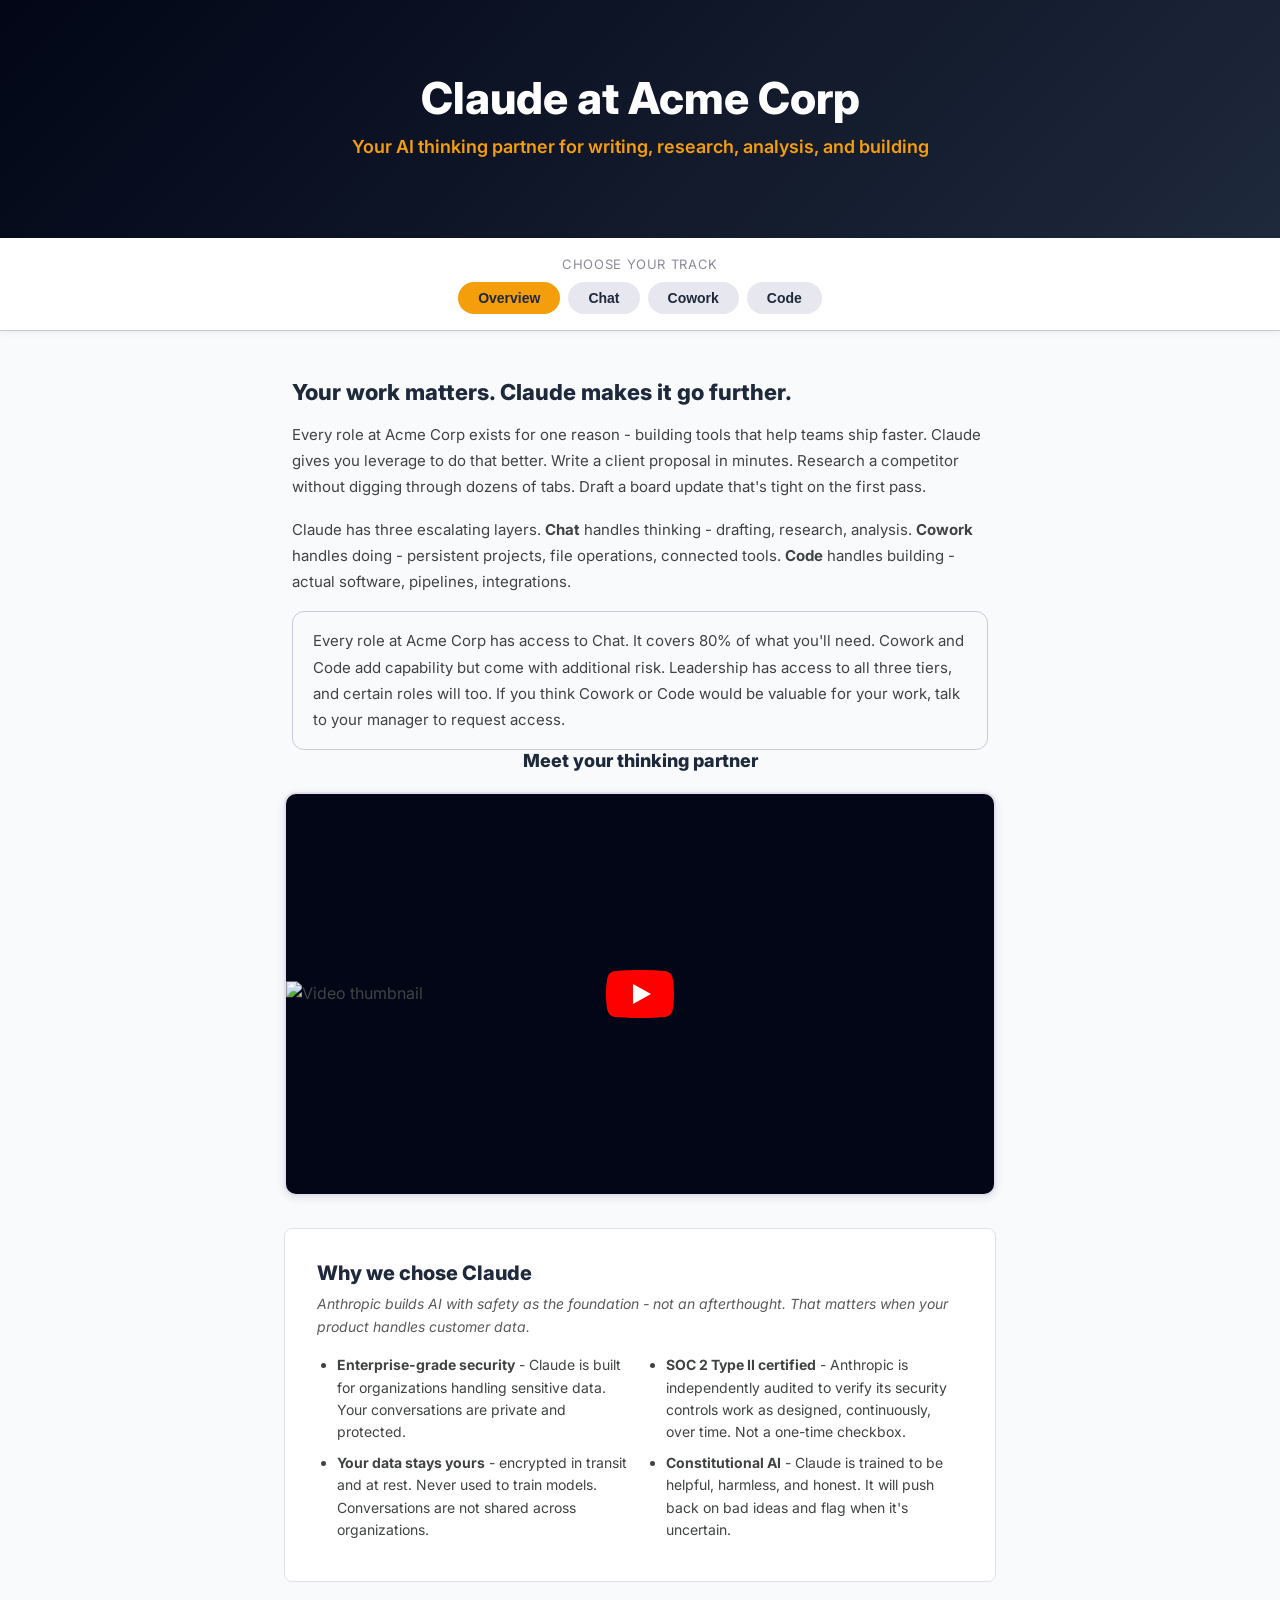
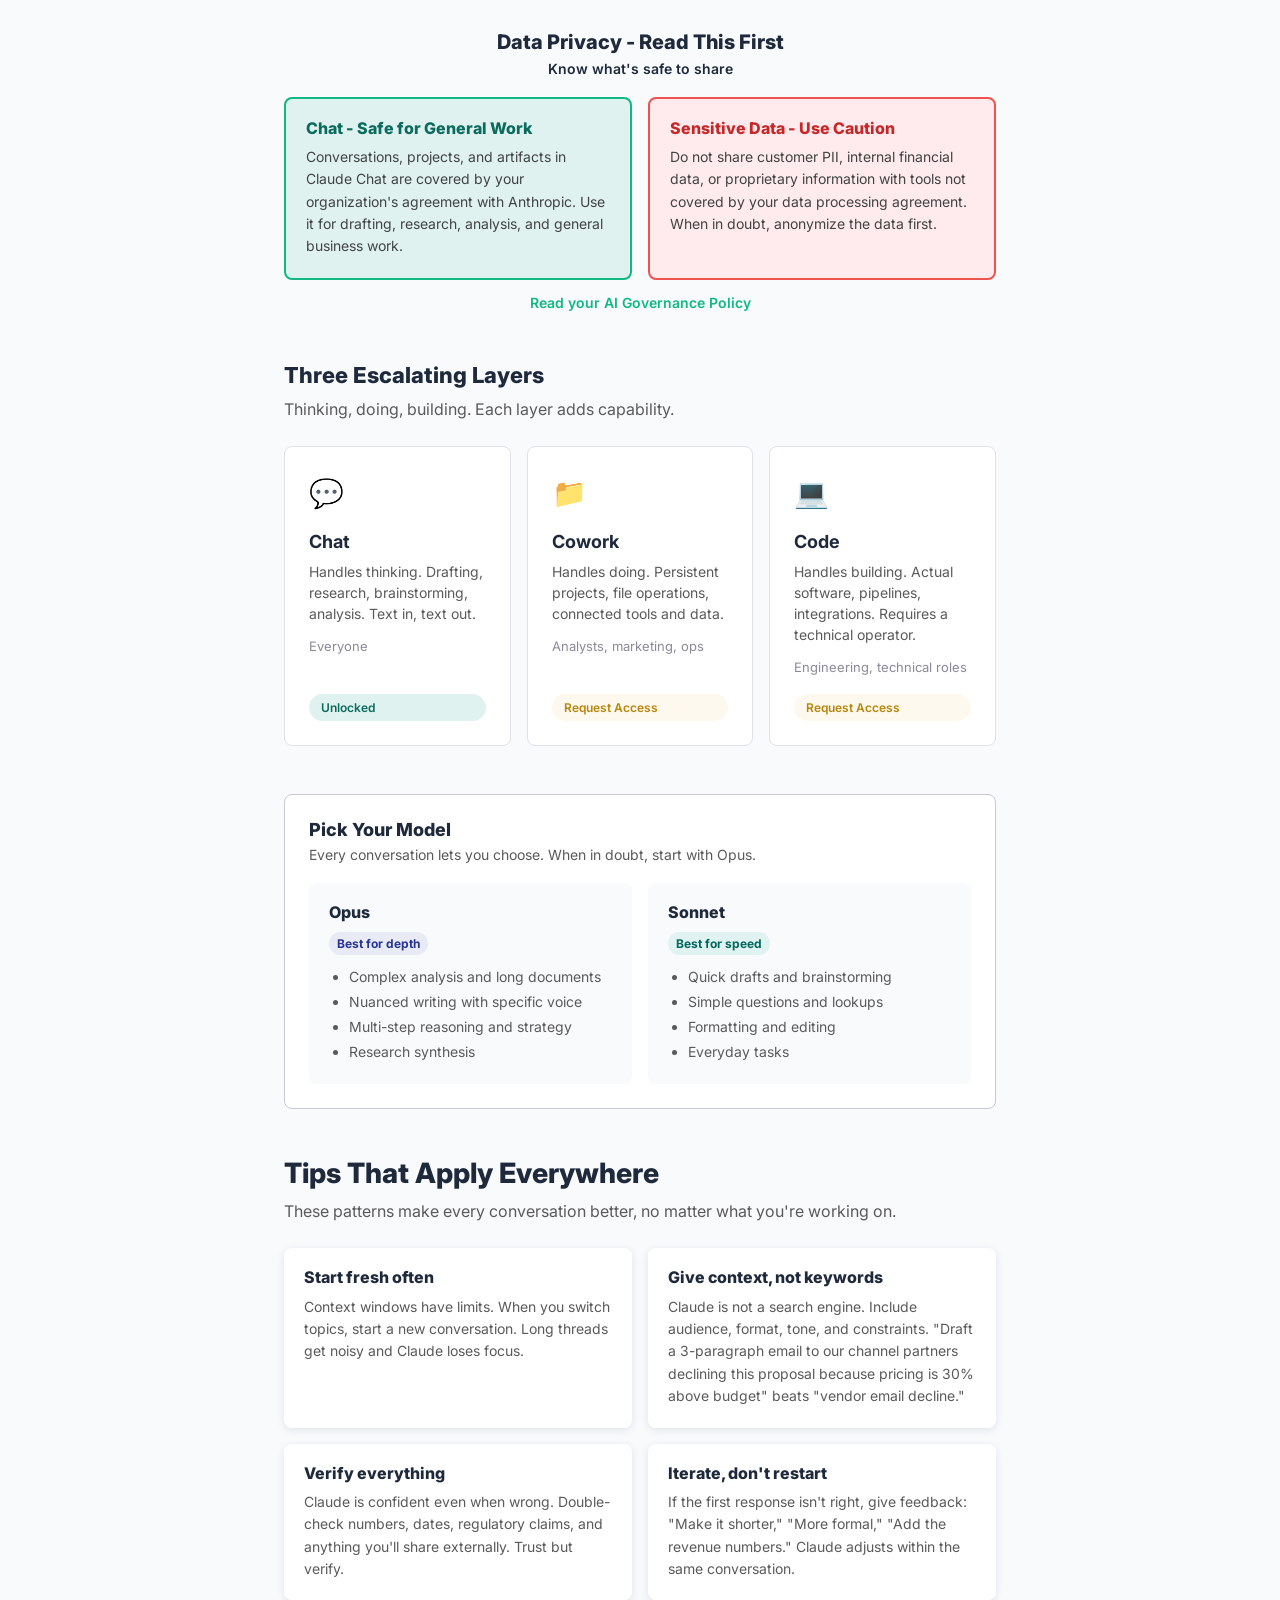
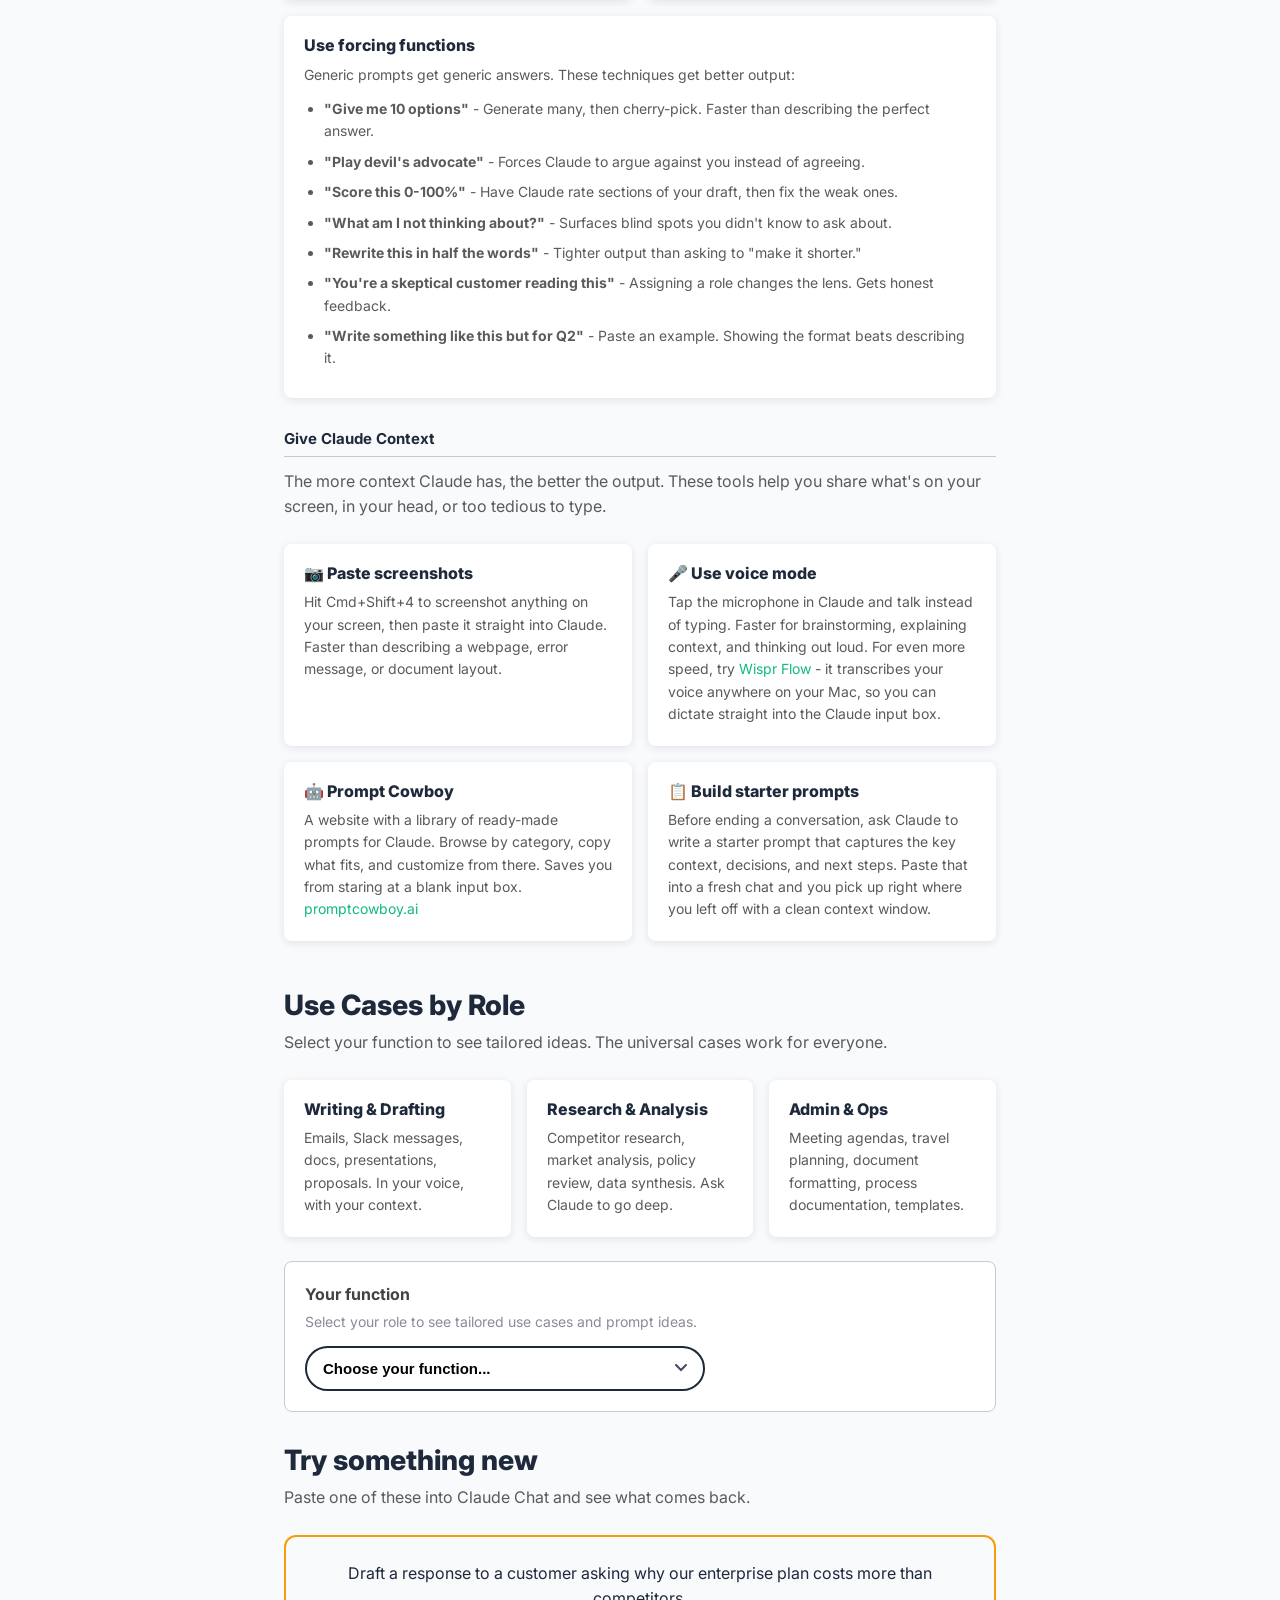
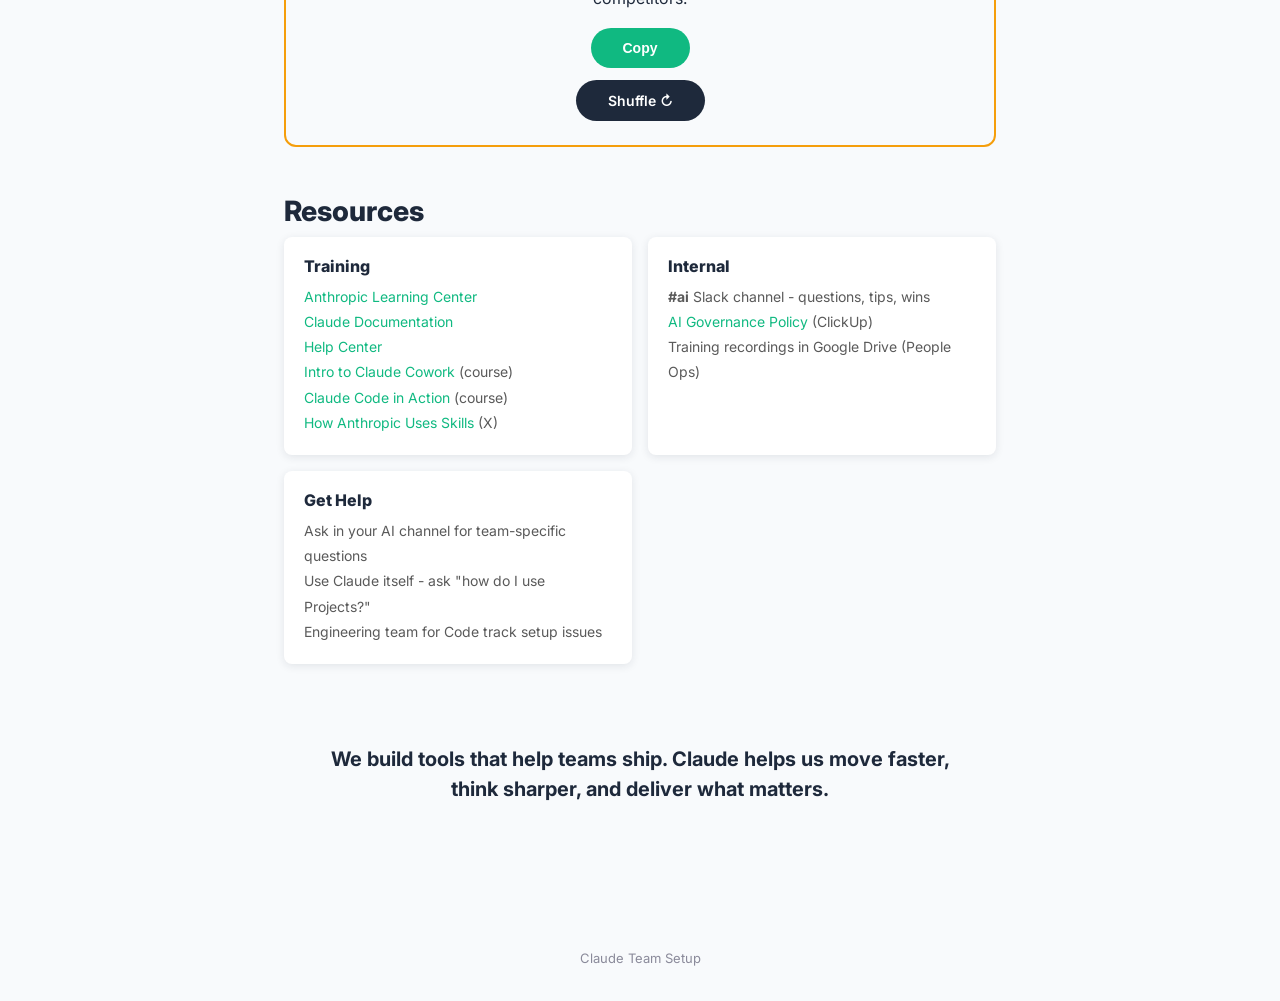
==== commit 18d4ea7d: "feat: add scrubbed page generator tests and brand reference" ====
--- a/index.html
+++ b/index.html
@@ -18,7 +18,7 @@
       --teal: #10b981; --blue-light: #e8f4fc; --white: #ffffff; --cream: #f8fafc;
       --light-bg: #e6e7ef; --border-light: #c7c9db; --text-gray: #5a5a5a; --text-light: #8a8a9a;
       --font-heading: 'Inter', sans-serif; --font-body: 'Inter', sans-serif;
-      --shadow-card: 0 2px 8px rgba(68, 73, 99, 0.1); --shadow-lg: 0 4px 16px rgba(68, 73, 99, 0.15);
+      --shadow-card: 0 2px 8px rgba(30, 41, 59, 0.1); --shadow-lg: 0 4px 16px rgba(30, 41, 59, 0.15);
       --radius-sm: 8px; --radius-md: 12px; --radius-lg: 32px; --radius-pill: 100px;
       --ease-out-expo: cubic-bezier(0.16, 1, 0.3, 1); --ease-out-back: cubic-bezier(0.34, 1.56, 0.64, 1);
       --space-2xs: 4px; --space-xs: 8px; --space-sm: 12px; --space-md: 16px; --space-lg: 20px;
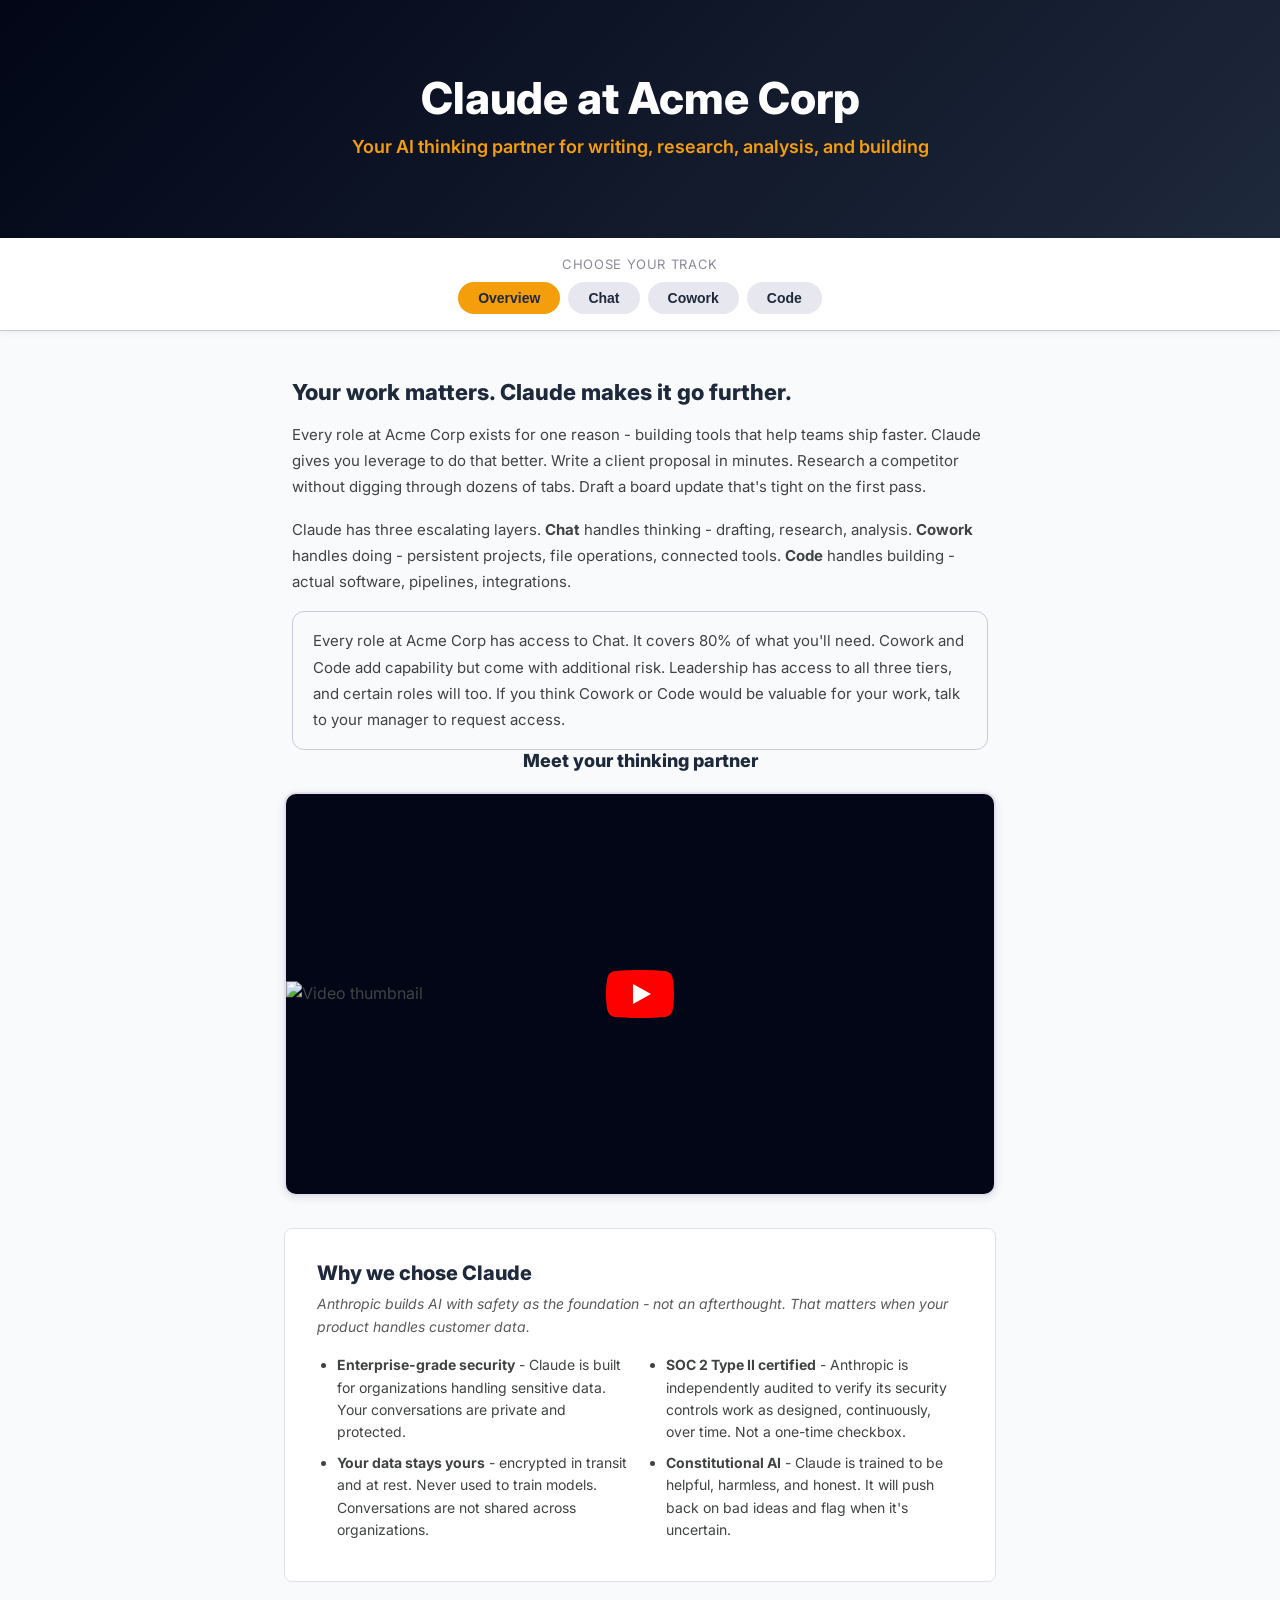
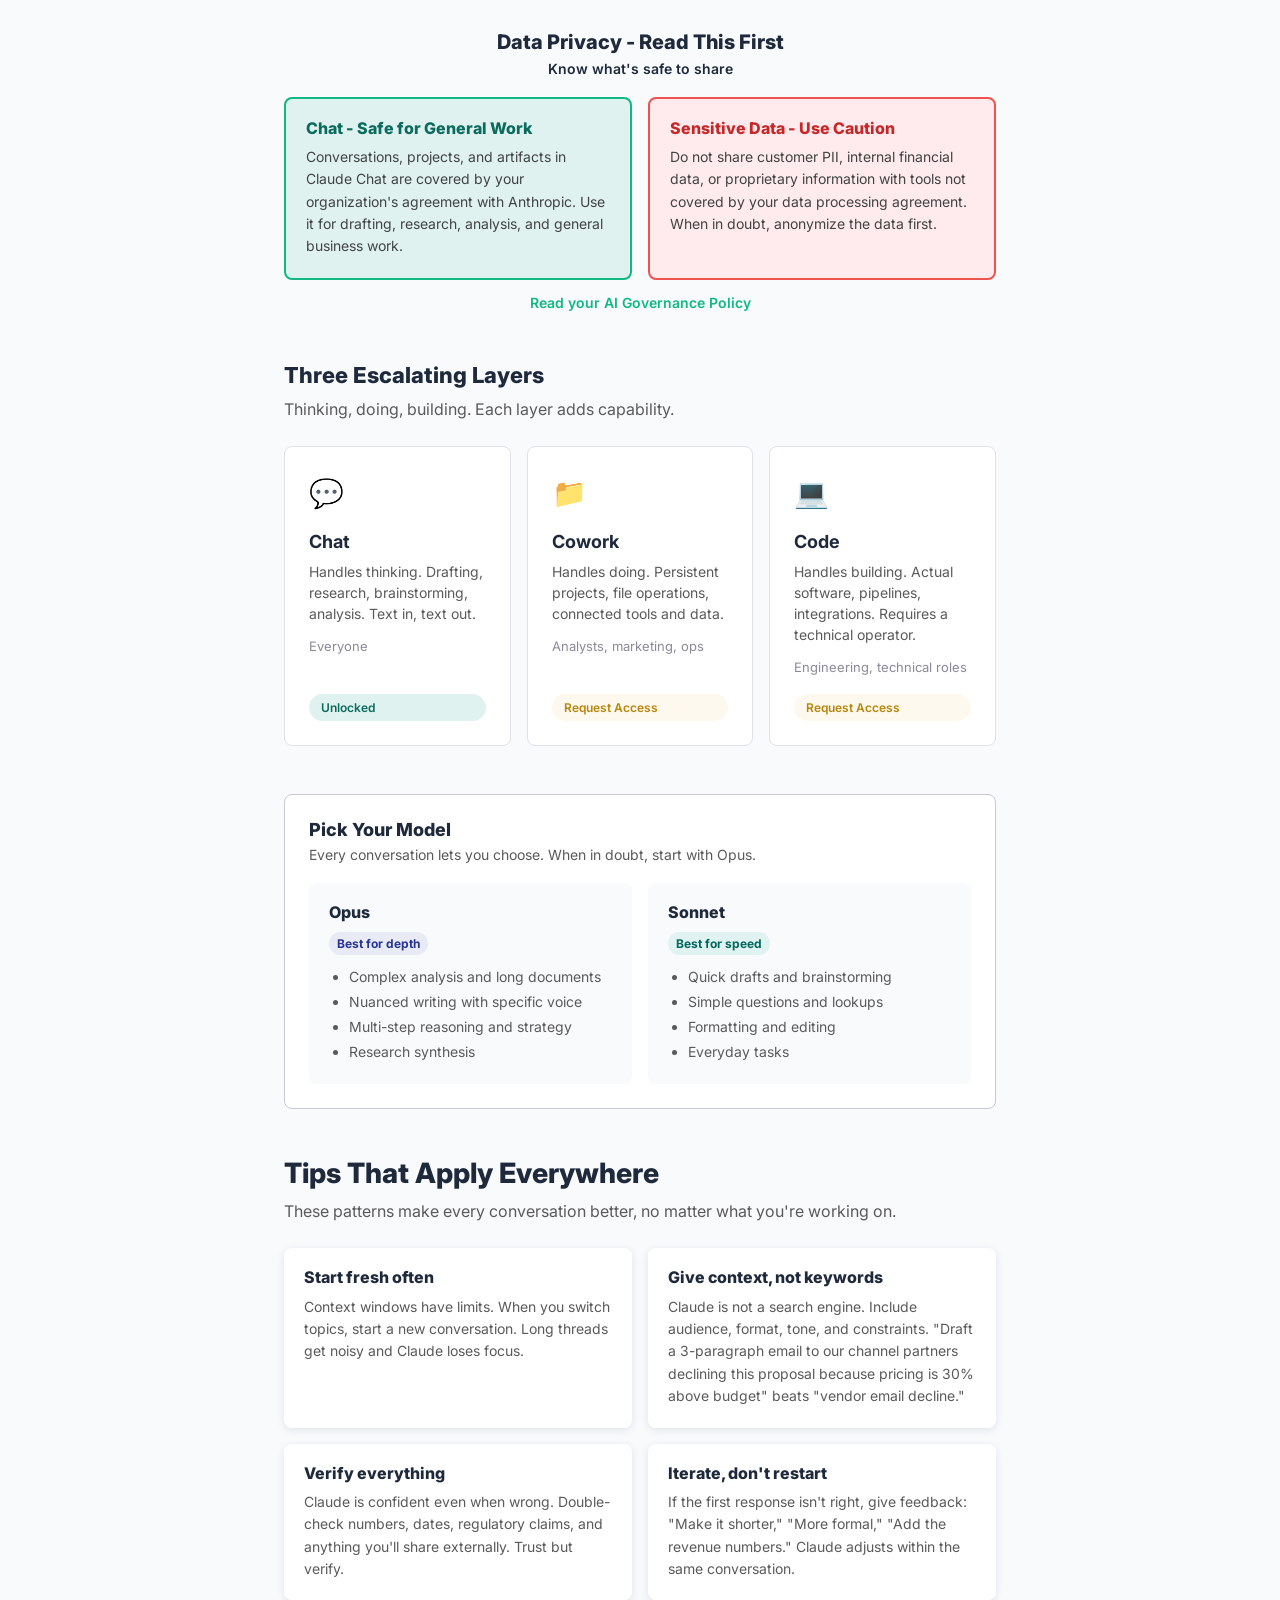
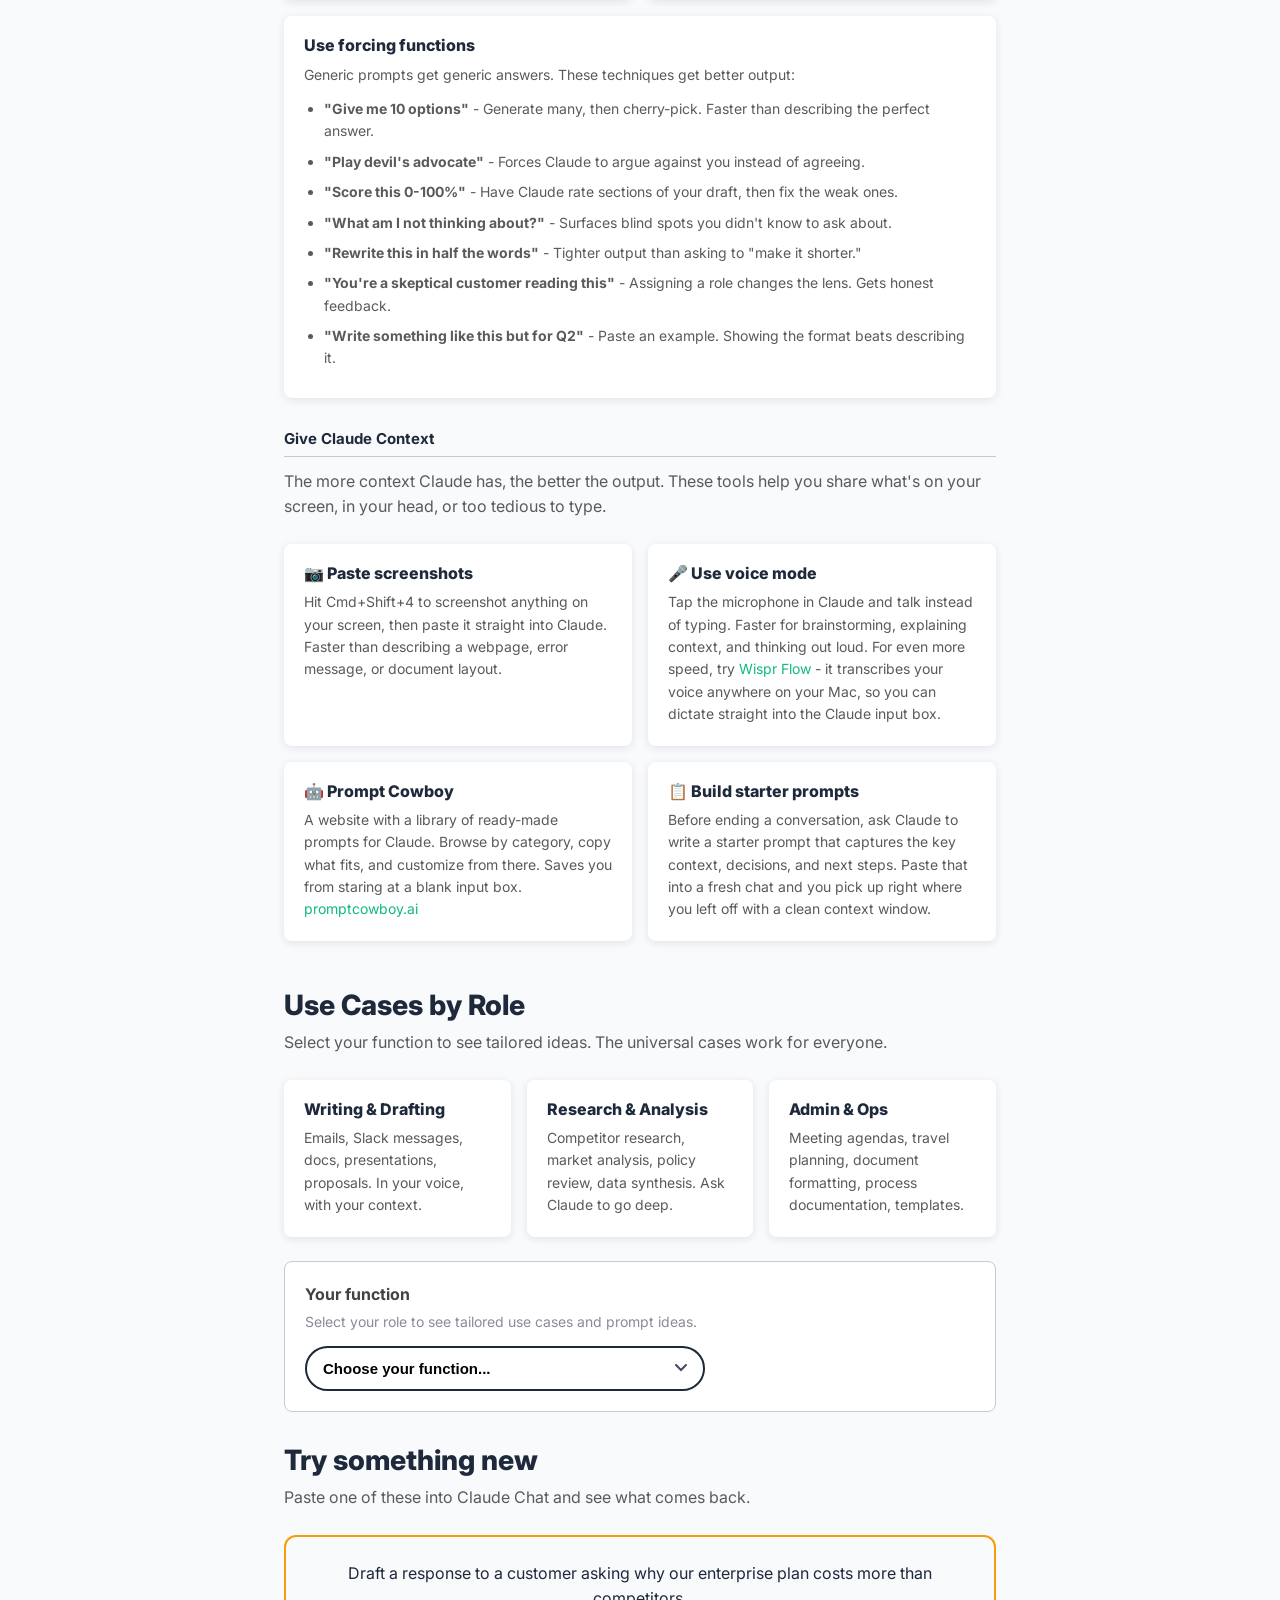
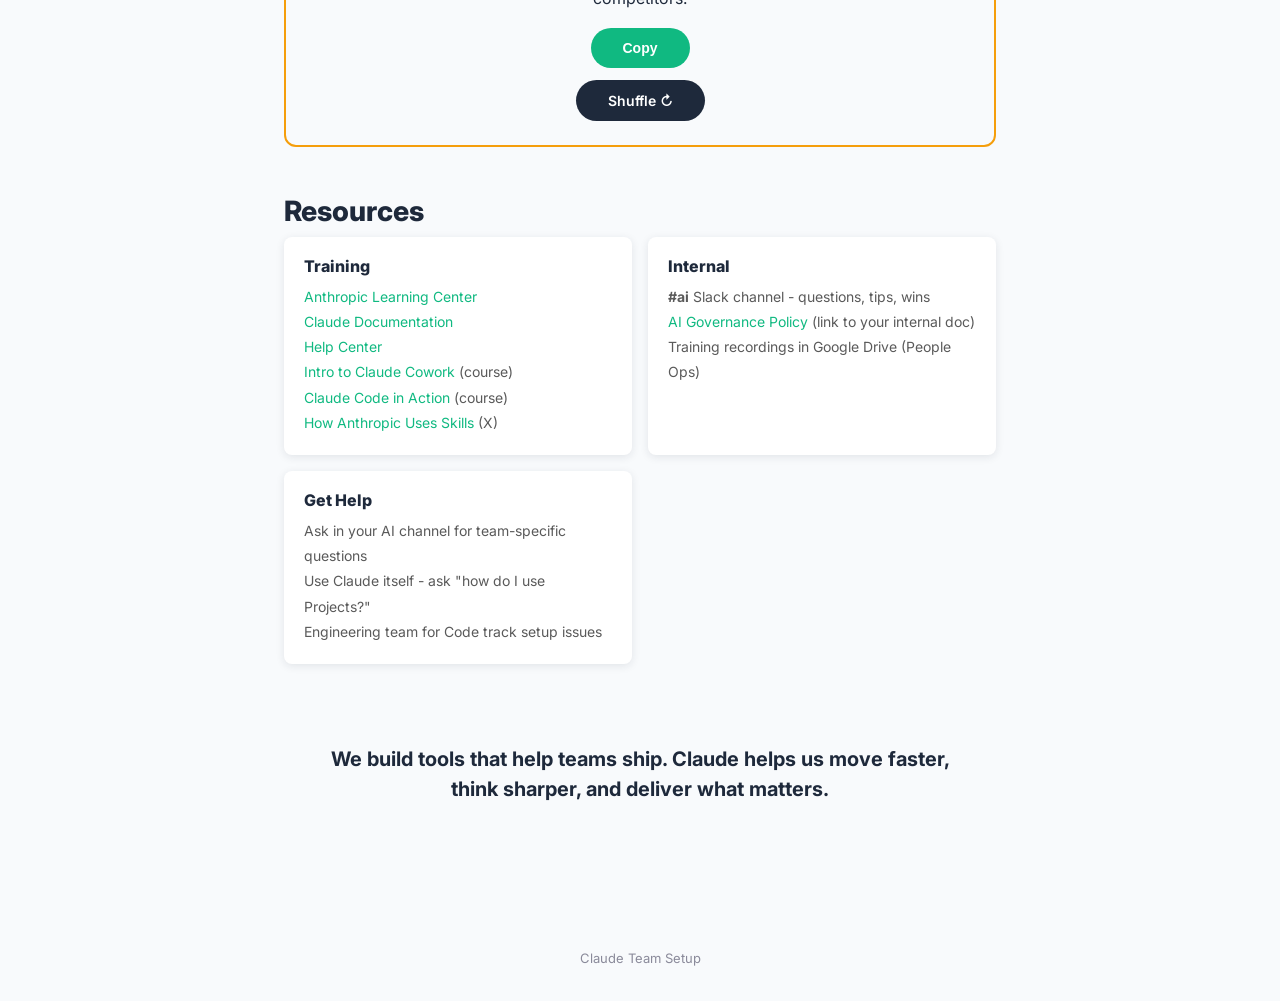
==== commit b6c707c6: "fix: replace internal doc URL with placeholder Co-Authored-By: Claude Opus 4.6 <noreply@anthropic.co" ====
--- a/index.html
+++ b/index.html
@@ -1037,7 +1037,7 @@
       margin: 0 0 var(--space-xs);
       color: var(--navy);
     }
-    .giddyup-pill {
+    .team-setup-pill {
       background: var(--gold);
       color: var(--text-dark);
       padding: var(--space-sm) var(--space-lg);
@@ -2188,7 +2188,7 @@
           <h4>Internal</h4>
           <ul>
             <li><strong>#ai</strong> Slack channel - questions, tips, wins</li>
-            <li><a href="https://app.clickup.com/10539324/v/dc/a1m9w-38751" target="_blank">AI Governance Policy</a> (ClickUp)</li>
+            <li><a href="#" target="_blank">AI Governance Policy</a> (link to your internal doc)</li>
             <li>Training recordings in Google Drive (People Ops)</li>
           </ul>
         </div>
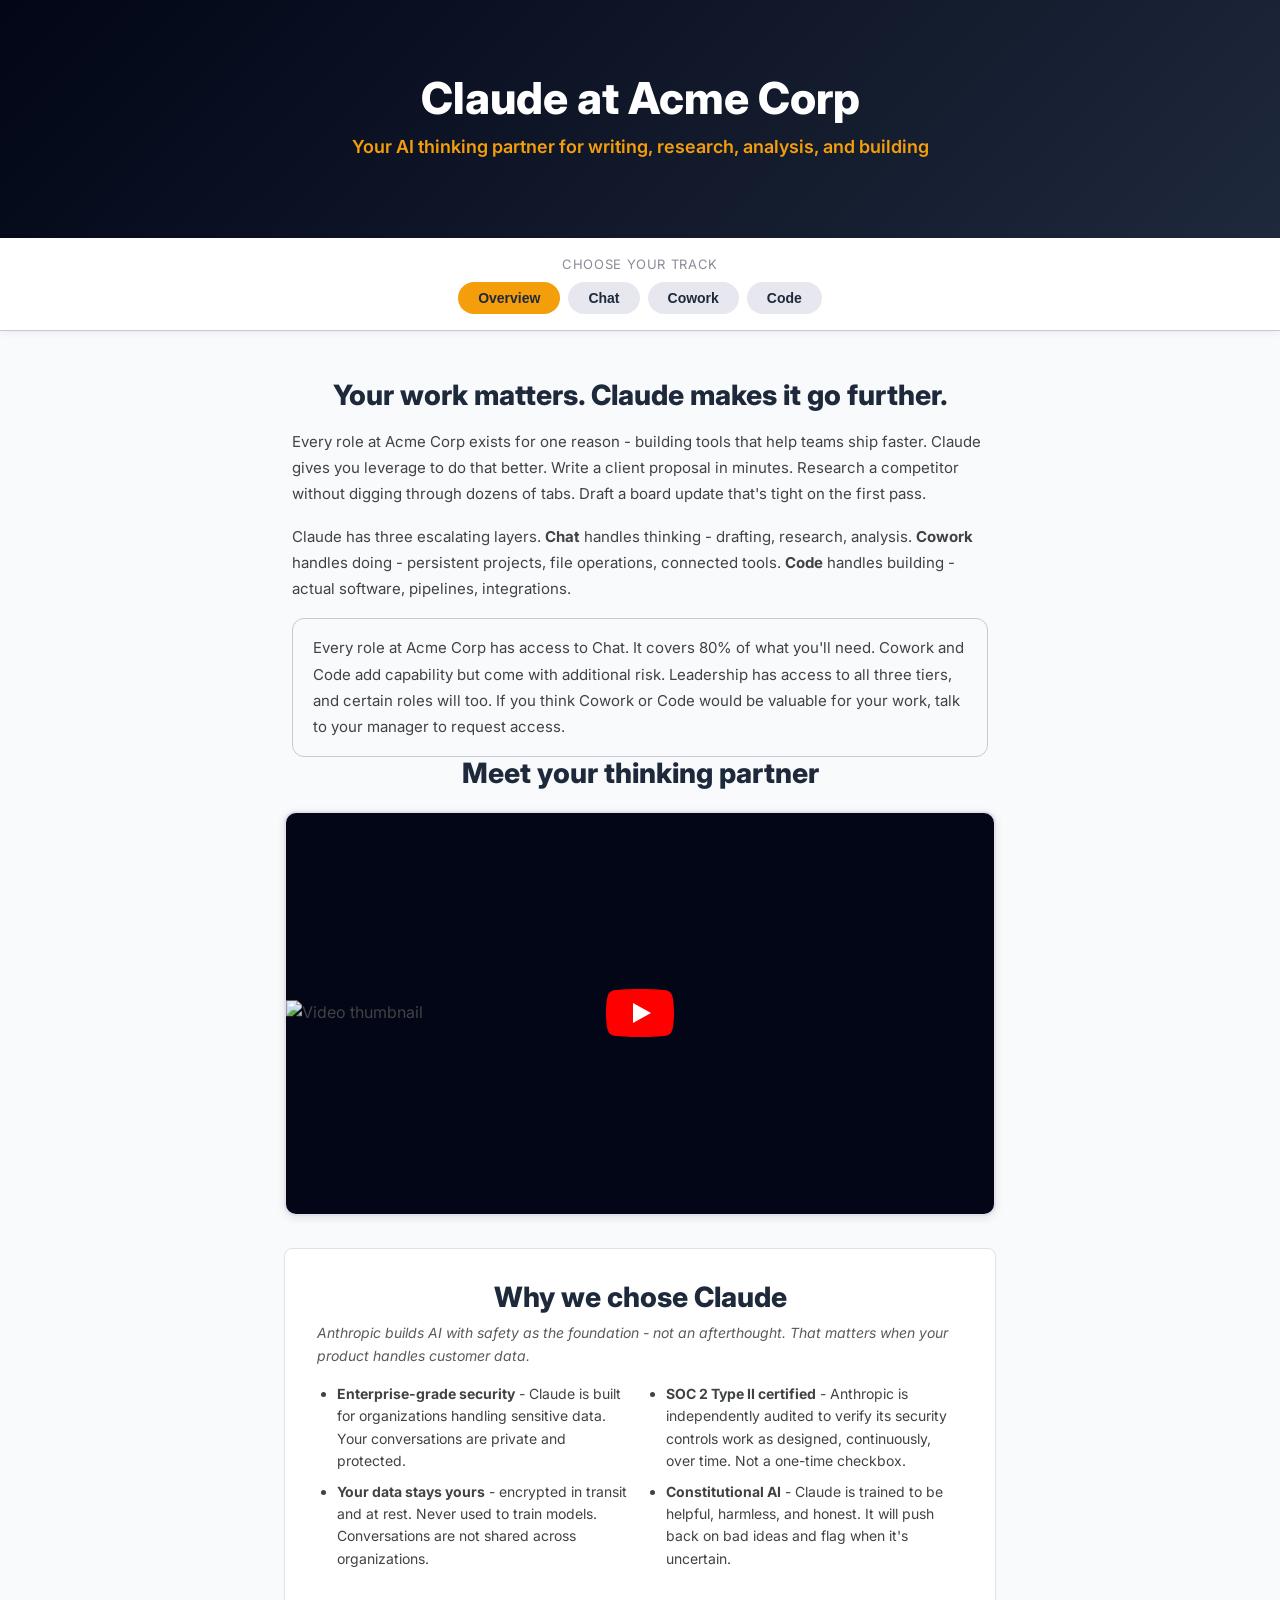
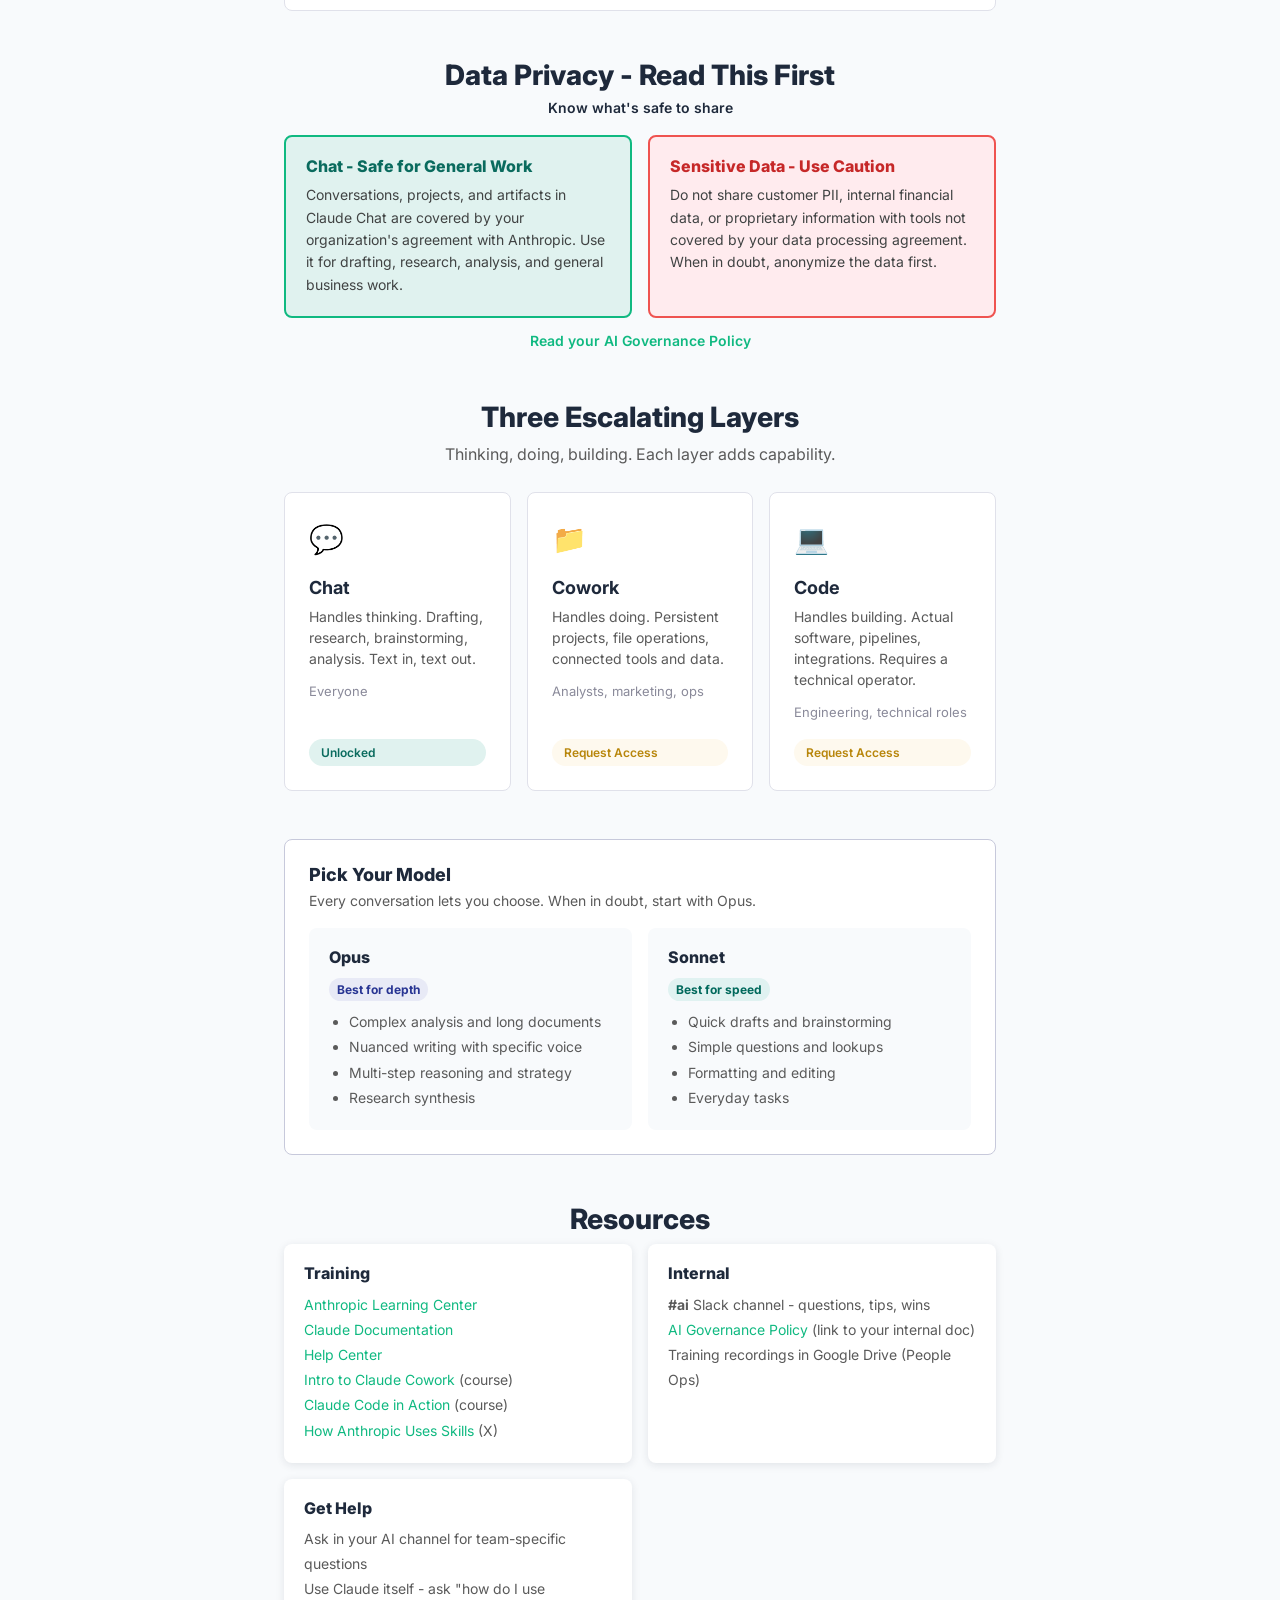
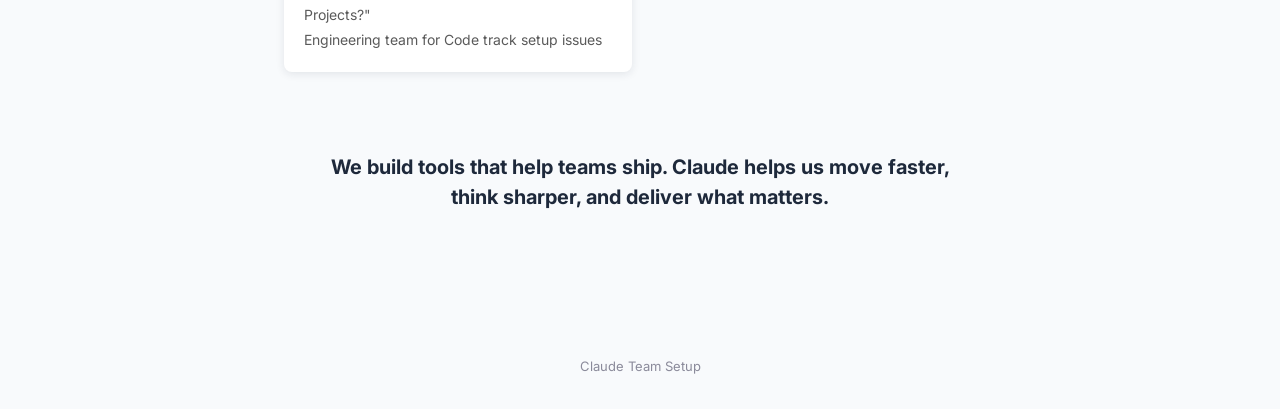
==== commit faae4598: "refactor: standardize headers, restructure tab layout, add locked preview param - Center-align all s" ====
--- a/index.html
+++ b/index.html
@@ -56,12 +56,14 @@
     .section-title {
       font-size: 28px;
       margin-bottom: var(--space-xs);
+      text-align: center;
     }
     .section-subtitle {
       color: var(--text-gray);
       font-size: 16px;
       margin-bottom: var(--space-xl);
       line-height: 1.6;
+      text-align: center;
     }
 
     /* ── Section Nav ────────────────────────────────────── */
@@ -148,8 +150,7 @@
       margin-top: var(--space-3xl);
       padding: 0 var(--space-xs);
     }
-    .narrative-intro h3 {
-      font-size: 20px;
+    .narrative-intro h2 {
       color: var(--navy);
       margin-bottom: var(--space-xs);
     }
@@ -165,8 +166,7 @@
       border-radius: var(--radius-sm);
       padding: var(--space-2xl);
     }
-    .why-claude-card h3 {
-      font-size: 20px;
+    .why-claude-card h2 {
       color: var(--navy);
       margin-bottom: var(--space-xs);
     }
@@ -195,7 +195,6 @@
       z-index: 1;
     }
     .compliance-title {
-      font-size: 20px;
       text-align: center;
       margin-bottom: var(--space-2xs);
     }
@@ -1707,8 +1706,7 @@
       margin-top: var(--space-3xl);
       padding: 0 var(--space-xs);
     }
-    .mission-narrative h3 {
-      font-size: 22px;
+    .mission-narrative h2 {
       color: var(--navy);
       margin-bottom: var(--space-md);
     }
@@ -1774,8 +1772,7 @@
       margin-top: var(--space-2xl);
       margin-bottom: var(--space-2xl);
     }
-    .chat-intro h3 {
-      font-size: 22px;
+    .chat-intro h2 {
       color: var(--navy);
       margin-bottom: var(--space-sm);
     }
@@ -1866,9 +1863,9 @@
     .video-embed .video-play-btn svg { width: 100%; height: 100%; }
     .video-embed iframe { position: absolute; top: 0; left: 0; width: 100%; height: 100%; border: 0; border-radius: var(--radius-md); }
     /* Onboarding toggle */
-    .onboarding-toggle-header { display: flex; align-items: center; justify-content: space-between; gap: var(--space-md); margin-bottom: var(--space-md); }
+    .onboarding-toggle-header { position: relative; margin-bottom: var(--space-md); }
     .onboarding-toggle-header .section-title { margin-bottom: 0; }
-    .onboarding-toggle-btn { font-family: var(--font-body); font-size: 14px; font-weight: 600; color: var(--teal); background: none; border: 2px solid var(--teal); border-radius: var(--radius-pill); padding: var(--space-xs) var(--space-lg); cursor: pointer; white-space: nowrap; transition: background 0.2s, color 0.2s; }
+    .onboarding-toggle-btn { position: absolute; right: 0; top: 50%; transform: translateY(-50%); font-family: var(--font-body); font-size: 14px; font-weight: 600; color: var(--teal); background: none; border: 2px solid var(--teal); border-radius: var(--radius-pill); padding: var(--space-xs) var(--space-lg); cursor: pointer; white-space: nowrap; transition: background 0.2s, color 0.2s; }
     .onboarding-toggle-btn:hover { background: var(--teal); color: var(--white); }
     .onboarding-section { transition: max-height 0.3s var(--ease-out-expo), opacity 0.3s; overflow: hidden; }
     .onboarding-section.collapsed { max-height: 0 !important; opacity: 0; margin: 0; padding: 0; }
@@ -1900,16 +1897,16 @@
     </div>
   <div class="page-content"><div class="tab-content active" data-tab="overview">
       <div class="mission-narrative">
-        <h3>Your work matters. Claude makes it go further.</h3>
+        <h2 class="section-title">Your work matters. Claude makes it go further.</h2>
         <p>Every role at Acme Corp exists for one reason - building tools that help teams ship faster. Claude gives you leverage to do that better. Write a client proposal in minutes. Research a competitor without digging through dozens of tabs. Draft a board update that's tight on the first pass.</p>
         <p>Claude has three escalating layers. <strong>Chat</strong> handles thinking - drafting, research, analysis. <strong>Cowork</strong> handles doing - persistent projects, file operations, connected tools. <strong>Code</strong> handles building - actual software, pipelines, integrations.</p>
         <div style="background:var(--cream);border:1px solid var(--border-light);border-radius:var(--radius-md);padding:var(--space-md) var(--space-lg);margin-top:var(--space-md);">
           <p style="margin:0;">Every role at Acme Corp has access to Chat. It covers 80% of what you'll need. Cowork and Code add capability but come with additional risk. Leadership has access to all three tiers, and certain roles will too. If you think Cowork or Code would be valuable for your work, talk to your manager to request access.</p>
         </div>
       </div>
-<h3 style="text-align:center;font-size:18px;color:var(--navy);margin-bottom:var(--space-xs);">Meet your thinking partner</h3><div class="video-embed" data-video-id="VHsp6Hp7Stw" data-video-src="https://www.youtube-nocookie.com/embed/VHsp6Hp7Stw?autoplay=1"><img src="https://img.youtube.com/vi/VHsp6Hp7Stw/maxresdefault.jpg" alt="Video thumbnail" loading="lazy"><div class="video-play-btn"><svg viewBox="0 0 68 48"><path d="M66.52 7.74c-.78-2.93-2.49-5.41-5.42-6.19C55.79.13 34 0 34 0S12.21.13 6.9 1.55C3.97 2.33 2.27 4.81 1.48 7.74.06 13.05 0 24 0 24s.06 10.95 1.48 16.26c.78 2.93 2.49 5.41 5.42 6.19C12.21 47.87 34 48 34 48s21.79-.13 27.1-1.55c2.93-.78 4.64-3.26 5.42-6.19C67.94 34.95 68 24 68 24s-.06-10.95-1.48-16.26z" fill="red"/><path d="M45 24L27 14v20" fill="white"/></svg></div></div>
+<h2 class="section-title">Meet your thinking partner</h2><div class="video-embed" data-video-id="VHsp6Hp7Stw" data-video-src="https://www.youtube-nocookie.com/embed/VHsp6Hp7Stw?autoplay=1"><img src="https://img.youtube.com/vi/VHsp6Hp7Stw/maxresdefault.jpg" alt="Video thumbnail" loading="lazy"><div class="video-play-btn"><svg viewBox="0 0 68 48"><path d="M66.52 7.74c-.78-2.93-2.49-5.41-5.42-6.19C55.79.13 34 0 34 0S12.21.13 6.9 1.55C3.97 2.33 2.27 4.81 1.48 7.74.06 13.05 0 24 0 24s.06 10.95 1.48 16.26c.78 2.93 2.49 5.41 5.42 6.19C12.21 47.87 34 48 34 48s21.79-.13 27.1-1.55c2.93-.78 4.64-3.26 5.42-6.19C67.94 34.95 68 24 68 24s-.06-10.95-1.48-16.26z" fill="red"/><path d="M45 24L27 14v20" fill="white"/></svg></div></div>
       <div class="why-claude-card">
-        <h3>Why we chose Claude</h3>
+        <h2 class="section-title">Why we chose Claude</h2>
         <p class="why-sub">Anthropic builds AI with safety as the foundation - not an afterthought. That matters when your product handles customer data.</p>
         <ul>
           <li><strong>Enterprise-grade security</strong> - Claude is built for organizations handling sensitive data. Your conversations are private and protected.</li>
@@ -1920,7 +1917,7 @@
       </div>
 
     <div class="section compliance">
-      <h3 class="compliance-title">Data Privacy - Read This First</h3>
+      <h2 class="section-title compliance-title">Data Privacy - Read This First</h2>
       <p class="compliance-subtitle">Know what's safe to share</p>
       <div class="compliance-grid">
         <div class="compliance-box compliance-allowed">
@@ -1936,7 +1933,7 @@
     </div>
 
       <div class="section">
-        <h3 class="section-title" style="font-size:22px;">Three Escalating Layers</h3>
+        <h2 class="section-title">Three Escalating Layers</h2>
         <p class="section-subtitle">Thinking, doing, building. Each layer adds capability.</p>
         <div class="tool-cards-grid">
           <div class="tool-card" data-tab-target="chat">
@@ -1993,6 +1990,73 @@
     </div>
 
     <div class="section">
+      <h2 class="section-title">Resources</h2>
+      <div class="resources-grid">
+        <div class="resource-card">
+          <h4>Training</h4>
+          <ul>
+            <li><a href="https://www.anthropic.com/learn" target="_blank">Anthropic Learning Center</a></li>
+            <li><a href="https://docs.anthropic.com/en/docs" target="_blank">Claude Documentation</a></li>
+            <li><a href="https://support.claude.com" target="_blank">Help Center</a></li>
+            <li><a href="https://anthropic.skilljar.com/introduction-to-claude-cowork" target="_blank">Intro to Claude Cowork</a> (course)</li>
+            <li><a href="https://anthropic.skilljar.com/claude-code-in-action" target="_blank">Claude Code in Action</a> (course)</li>
+            <li><a href="https://x.com/trq212/status/2033949937936085378" target="_blank">How Anthropic Uses Skills</a> (X)</li>
+          </ul>
+        </div>
+        <div class="resource-card">
+          <h4>Internal</h4>
+          <ul>
+            <li><strong>#ai</strong> Slack channel - questions, tips, wins</li>
+            <li><a href="#" target="_blank">AI Governance Policy</a> (link to your internal doc)</li>
+            <li>Training recordings in Google Drive (People Ops)</li>
+          </ul>
+        </div>
+        <div class="resource-card">
+          <h4>Get Help</h4>
+          <ul>
+            <li>Ask in your AI channel for team-specific questions</li>
+            <li>Use Claude itself - ask "how do I use Projects?"</li>
+            <li>Engineering team for Code track setup issues</li>
+          </ul>
+        </div>
+      </div>
+    </div>
+
+      <div class="closing-quote">
+        <p>We build tools that help teams ship. Claude helps us move faster, think sharper, and deliver what matters.</p>
+      </div>
+</div><!-- tab-overview --><div class="tab-content" data-tab="chat">
+      <div class="chat-intro">
+        <h2 class="section-title">What is Chat?</h2>
+        <p>Chat handles thinking and drafting. Single-session, text-in/text-out. This is where most of your team lives today.</p>
+        <p>You talk to it like a colleague. Ask it to draft an email, brainstorm campaign ideas, analyze data you paste in, or research a topic across the web. It learns your voice and context, so the more you use it, the sharper it gets.</p>
+        <p>Set it up in three steps below.</p>
+      </div>
+<div class="video-embed" data-video-id="0vZ_UVLhSQQ" data-video-src="https://www.youtube-nocookie.com/embed/0vZ_UVLhSQQ?autoplay=1&start=1"><img src="https://img.youtube.com/vi/0vZ_UVLhSQQ/maxresdefault.jpg" alt="Video thumbnail" loading="lazy"><div class="video-play-btn"><svg viewBox="0 0 68 48"><path d="M66.52 7.74c-.78-2.93-2.49-5.41-5.42-6.19C55.79.13 34 0 34 0S12.21.13 6.9 1.55C3.97 2.33 2.27 4.81 1.48 7.74.06 13.05 0 24 0 24s.06 10.95 1.48 16.26c.78 2.93 2.49 5.41 5.42 6.19C12.21 47.87 34 48 34 48s21.79-.13 27.1-1.55c2.93-.78 4.64-3.26 5.42-6.19C67.94 34.95 68 24 68 24s-.06-10.95-1.48-16.26z" fill="red"/><path d="M45 24L27 14v20" fill="white"/></svg></div></div>
+    <div class="section">
+      <h2 class="section-title">Key Chat Features</h2>
+      <p class="section-subtitle">These tools make Claude more than a chatbot.</p>
+      <div class="features-grid">
+        <div class="feature-card">
+          <h4>Projects</h4>
+          <p>Persistent workspaces with custom instructions and knowledge files. Create one per major initiative. Everything you upload stays available across conversations.</p>
+        </div>
+        <div class="feature-card">
+          <h4>Deep Research</h4>
+          <p>Claude searches the web, reads dozens of sources, and synthesizes a report. Use for competitor analysis, regulatory research, or any question that needs real data.</p>
+        </div>
+        <div class="feature-card">
+          <h4>Artifacts</h4>
+          <p>Interactive outputs - documents, spreadsheets, diagrams, code. Use when you need something you can edit, download, or share. Skip for quick answers.</p>
+        </div>
+        <div class="feature-card">
+          <h4>Connectors</h4>
+          <p>Connect Claude to Google Calendar, ClickUp, Excel, PowerPoint, and other tools. Pulls in context without manual uploads. <em>Review your data processing agreement before connecting tools with sensitive data. Don't connect anything with sensitive data without approval.</em></p>
+        </div>
+      </div>
+    </div>
+
+    <div class="section">
       <h2 class="section-title">Tips That Apply Everywhere</h2>
       <p class="section-subtitle">These patterns make every conversation better, no matter what you're working on.</p>
       <div class="tips-grid">
@@ -2160,60 +2224,7 @@
           </div>
         </div>
     </div>
-
-      <div class="section surprise-section">
-        <h2 class="section-title">Try something new</h2>
-        <p class="section-subtitle">Paste one of these into Claude Chat and see what comes back.</p>
-        <div class="surprise-card">
-          <div class="surprise-prompt" data-prompt-idx="0"><p class="surprise-text">Draft a response to a customer asking why our enterprise plan costs more than competitors.</p><button class="copy-btn" data-copy="Draft a response to a customer asking why our enterprise plan costs more than competitors.">Copy</button></div><div class="surprise-prompt" data-prompt-idx="1" style="display:none;"><p class="surprise-text">What questions should I ask a channel partner about their onboarding timeline and support expectations?</p><button class="copy-btn" data-copy="What questions should I ask a channel partner about their onboarding timeline and support expectations?">Copy</button></div><div class="surprise-prompt" data-prompt-idx="2" style="display:none;"><p class="surprise-text">Write a one-paragraph explanation of what Acme Corp does for a prospect who's never heard of us.</p><button class="copy-btn" data-copy="Write a one-paragraph explanation of what Acme Corp does for a prospect who's never heard of us.">Copy</button></div><div class="surprise-prompt" data-prompt-idx="3" style="display:none;"><p class="surprise-text">Help me outline a presentation on why investing in project management tools improves team velocity.</p><button class="copy-btn" data-copy="Help me outline a presentation on why investing in project management tools improves team velocity.">Copy</button></div><div class="surprise-prompt" data-prompt-idx="4" style="display:none;"><p class="surprise-text">What are the most common objections prospects have during a demo, and how should we address them?</p><button class="copy-btn" data-copy="What are the most common objections prospects have during a demo, and how should we address them?">Copy</button></div><div class="surprise-prompt" data-prompt-idx="5" style="display:none;"><p class="surprise-text">Draft talking points for a call with an enterprise partner about integration timelines and SLA expectations.</p><button class="copy-btn" data-copy="Draft talking points for a call with an enterprise partner about integration timelines and SLA expectations.">Copy</button></div><div class="surprise-prompt" data-prompt-idx="6" style="display:none;"><p class="surprise-text">Explain the difference between our Standard and Pro tiers to someone evaluating both options.</p><button class="copy-btn" data-copy="Explain the difference between our Standard and Pro tiers to someone evaluating both options.">Copy</button></div><div class="surprise-prompt" data-prompt-idx="7" style="display:none;"><p class="surprise-text">Write a short FAQ for customers about what's included in each pricing tier.</p><button class="copy-btn" data-copy="Write a short FAQ for customers about what's included in each pricing tier.">Copy</button></div><div class="surprise-prompt" data-prompt-idx="8" style="display:none;"><p class="surprise-text">What does a strong business case for adopting new software include? Give me a checklist I can share with buyers.</p><button class="copy-btn" data-copy="What does a strong business case for adopting new software include? Give me a checklist I can share with buyers.">Copy</button></div><div class="surprise-prompt" data-prompt-idx="9" style="display:none;"><p class="surprise-text">Help me write a Slack message to the team announcing a new product feature. Keep it short and energizing.</p><button class="copy-btn" data-copy="Help me write a Slack message to the team announcing a new product feature. Keep it short and energizing.">Copy</button></div><div class="surprise-prompt" data-prompt-idx="10" style="display:none;"><p class="surprise-text">Draft a follow-up email to a prospect who attended a demo but hasn't moved forward yet.</p><button class="copy-btn" data-copy="Draft a follow-up email to a prospect who attended a demo but hasn't moved forward yet.">Copy</button></div><div class="surprise-prompt" data-prompt-idx="11" style="display:none;"><p class="surprise-text">What are the key metrics a SaaS company our size should track weekly? Help me build a scorecard.</p><button class="copy-btn" data-copy="What are the key metrics a SaaS company our size should track weekly? Help me build a scorecard.">Copy</button></div><div class="surprise-prompt" data-prompt-idx="12" style="display:none;"><p class="surprise-text">I need to explain our onboarding process to a new hire. Write it as a simple step-by-step guide.</p><button class="copy-btn" data-copy="I need to explain our onboarding process to a new hire. Write it as a simple step-by-step guide.">Copy</button></div><div class="surprise-prompt" data-prompt-idx="13" style="display:none;"><p class="surprise-text">Compare the pros and cons of selling direct vs. through channel partners for a B2B SaaS product.</p><button class="copy-btn" data-copy="Compare the pros and cons of selling direct vs. through channel partners for a B2B SaaS product.">Copy</button></div><div class="surprise-prompt" data-prompt-idx="14" style="display:none;"><p class="surprise-text">Write a 60-second elevator pitch for Acme Corp that I could use at a tech conference.</p><button class="copy-btn" data-copy="Write a 60-second elevator pitch for Acme Corp that I could use at a tech conference.">Copy</button></div>
-          <button class="btn btn-secondary surprise-shuffle-btn" onclick="shufflePrompt()">Shuffle &#x21BB;</button>
-        </div>
-      </div>
-
-    <div class="section">
-      <h2 class="section-title">Resources</h2>
-      <div class="resources-grid">
-        <div class="resource-card">
-          <h4>Training</h4>
-          <ul>
-            <li><a href="https://www.anthropic.com/learn" target="_blank">Anthropic Learning Center</a></li>
-            <li><a href="https://docs.anthropic.com/en/docs" target="_blank">Claude Documentation</a></li>
-            <li><a href="https://support.claude.com" target="_blank">Help Center</a></li>
-            <li><a href="https://anthropic.skilljar.com/introduction-to-claude-cowork" target="_blank">Intro to Claude Cowork</a> (course)</li>
-            <li><a href="https://anthropic.skilljar.com/claude-code-in-action" target="_blank">Claude Code in Action</a> (course)</li>
-            <li><a href="https://x.com/trq212/status/2033949937936085378" target="_blank">How Anthropic Uses Skills</a> (X)</li>
-          </ul>
-        </div>
-        <div class="resource-card">
-          <h4>Internal</h4>
-          <ul>
-            <li><strong>#ai</strong> Slack channel - questions, tips, wins</li>
-            <li><a href="#" target="_blank">AI Governance Policy</a> (link to your internal doc)</li>
-            <li>Training recordings in Google Drive (People Ops)</li>
-          </ul>
-        </div>
-        <div class="resource-card">
-          <h4>Get Help</h4>
-          <ul>
-            <li>Ask in your AI channel for team-specific questions</li>
-            <li>Use Claude itself - ask "how do I use Projects?"</li>
-            <li>Engineering team for Code track setup issues</li>
-          </ul>
-        </div>
-      </div>
-    </div>
-
-      <div class="closing-quote">
-        <p>We build tools that help teams ship. Claude helps us move faster, think sharper, and deliver what matters.</p>
-      </div>
-</div><!-- tab-overview --><div class="tab-content" data-tab="chat">
-      <div class="chat-intro">
-        <h3>What is Chat?</h3>
-        <p>Chat handles thinking and drafting. Single-session, text-in/text-out. This is where most of your team lives today.</p>
-        <p>You talk to it like a colleague. Ask it to draft an email, brainstorm campaign ideas, analyze data you paste in, or research a topic across the web. It learns your voice and context, so the more you use it, the sharper it gets.</p>
-        <p>Set it up in three steps below.</p>
-      </div>
-<div class="video-embed" data-video-id="0vZ_UVLhSQQ" data-video-src="https://www.youtube-nocookie.com/embed/0vZ_UVLhSQQ?autoplay=1&start=1"><img src="https://img.youtube.com/vi/0vZ_UVLhSQQ/maxresdefault.jpg" alt="Video thumbnail" loading="lazy"><div class="video-play-btn"><svg viewBox="0 0 68 48"><path d="M66.52 7.74c-.78-2.93-2.49-5.41-5.42-6.19C55.79.13 34 0 34 0S12.21.13 6.9 1.55C3.97 2.33 2.27 4.81 1.48 7.74.06 13.05 0 24 0 24s.06 10.95 1.48 16.26c.78 2.93 2.49 5.41 5.42 6.19C12.21 47.87 34 48 34 48s21.79-.13 27.1-1.55c2.93-.78 4.64-3.26 5.42-6.19C67.94 34.95 68 24 68 24s-.06-10.95-1.48-16.26z" fill="red"/><path d="M45 24L27 14v20" fill="white"/></svg></div></div><div class="wizard-section" id="chat-wizard">
+<div class="wizard-section" id="chat-wizard">
       <div class="progress-stepper" id="progress-stepper">
         <div class="progress-step active" data-progress="1">
           <div class="progress-circle">1</div>
@@ -2427,35 +2438,21 @@
       </div>
     </div><!-- stage-3 -->
 <div class="wizard-success" id="wizard-success" style="display:none;"><strong>Chat setup complete.</strong><span>You gave Claude context most people skip. That makes all the difference.</span></div></div><!-- .wizard-section -->
-    <div class="section">
-      <h2 class="section-title">Key Chat Features</h2>
-      <p class="section-subtitle">These tools make Claude more than a chatbot.</p>
-      <div class="features-grid">
-        <div class="feature-card">
-          <h4>Projects</h4>
-          <p>Persistent workspaces with custom instructions and knowledge files. Create one per major initiative. Everything you upload stays available across conversations.</p>
-        </div>
-        <div class="feature-card">
-          <h4>Deep Research</h4>
-          <p>Claude searches the web, reads dozens of sources, and synthesizes a report. Use for competitor analysis, regulatory research, or any question that needs real data.</p>
-        </div>
-        <div class="feature-card">
-          <h4>Artifacts</h4>
-          <p>Interactive outputs - documents, spreadsheets, diagrams, code. Use when you need something you can edit, download, or share. Skip for quick answers.</p>
-        </div>
-        <div class="feature-card">
-          <h4>Connectors</h4>
-          <p>Connect Claude to Google Calendar, ClickUp, Excel, PowerPoint, and other tools. Pulls in context without manual uploads. <em>Review your data processing agreement before connecting tools with sensitive data. Don't connect anything with sensitive data without approval.</em></p>
+      <div class="section surprise-section">
+        <h2 class="section-title">Try something new</h2>
+        <p class="section-subtitle">Paste one of these into Claude Chat and see what comes back.</p>
+        <div class="surprise-card">
+          <div class="surprise-prompt" data-prompt-idx="0"><p class="surprise-text">Draft a response to a customer asking why our enterprise plan costs more than competitors.</p><button class="copy-btn" data-copy="Draft a response to a customer asking why our enterprise plan costs more than competitors.">Copy</button></div><div class="surprise-prompt" data-prompt-idx="1" style="display:none;"><p class="surprise-text">What questions should I ask a channel partner about their onboarding timeline and support expectations?</p><button class="copy-btn" data-copy="What questions should I ask a channel partner about their onboarding timeline and support expectations?">Copy</button></div><div class="surprise-prompt" data-prompt-idx="2" style="display:none;"><p class="surprise-text">Write a one-paragraph explanation of what Acme Corp does for a prospect who's never heard of us.</p><button class="copy-btn" data-copy="Write a one-paragraph explanation of what Acme Corp does for a prospect who's never heard of us.">Copy</button></div><div class="surprise-prompt" data-prompt-idx="3" style="display:none;"><p class="surprise-text">Help me outline a presentation on why investing in project management tools improves team velocity.</p><button class="copy-btn" data-copy="Help me outline a presentation on why investing in project management tools improves team velocity.">Copy</button></div><div class="surprise-prompt" data-prompt-idx="4" style="display:none;"><p class="surprise-text">What are the most common objections prospects have during a demo, and how should we address them?</p><button class="copy-btn" data-copy="What are the most common objections prospects have during a demo, and how should we address them?">Copy</button></div><div class="surprise-prompt" data-prompt-idx="5" style="display:none;"><p class="surprise-text">Draft talking points for a call with an enterprise partner about integration timelines and SLA expectations.</p><button class="copy-btn" data-copy="Draft talking points for a call with an enterprise partner about integration timelines and SLA expectations.">Copy</button></div><div class="surprise-prompt" data-prompt-idx="6" style="display:none;"><p class="surprise-text">Explain the difference between our Standard and Pro tiers to someone evaluating both options.</p><button class="copy-btn" data-copy="Explain the difference between our Standard and Pro tiers to someone evaluating both options.">Copy</button></div><div class="surprise-prompt" data-prompt-idx="7" style="display:none;"><p class="surprise-text">Write a short FAQ for customers about what's included in each pricing tier.</p><button class="copy-btn" data-copy="Write a short FAQ for customers about what's included in each pricing tier.">Copy</button></div><div class="surprise-prompt" data-prompt-idx="8" style="display:none;"><p class="surprise-text">What does a strong business case for adopting new software include? Give me a checklist I can share with buyers.</p><button class="copy-btn" data-copy="What does a strong business case for adopting new software include? Give me a checklist I can share with buyers.">Copy</button></div><div class="surprise-prompt" data-prompt-idx="9" style="display:none;"><p class="surprise-text">Help me write a Slack message to the team announcing a new product feature. Keep it short and energizing.</p><button class="copy-btn" data-copy="Help me write a Slack message to the team announcing a new product feature. Keep it short and energizing.">Copy</button></div><div class="surprise-prompt" data-prompt-idx="10" style="display:none;"><p class="surprise-text">Draft a follow-up email to a prospect who attended a demo but hasn't moved forward yet.</p><button class="copy-btn" data-copy="Draft a follow-up email to a prospect who attended a demo but hasn't moved forward yet.">Copy</button></div><div class="surprise-prompt" data-prompt-idx="11" style="display:none;"><p class="surprise-text">What are the key metrics a SaaS company our size should track weekly? Help me build a scorecard.</p><button class="copy-btn" data-copy="What are the key metrics a SaaS company our size should track weekly? Help me build a scorecard.">Copy</button></div><div class="surprise-prompt" data-prompt-idx="12" style="display:none;"><p class="surprise-text">I need to explain our onboarding process to a new hire. Write it as a simple step-by-step guide.</p><button class="copy-btn" data-copy="I need to explain our onboarding process to a new hire. Write it as a simple step-by-step guide.">Copy</button></div><div class="surprise-prompt" data-prompt-idx="13" style="display:none;"><p class="surprise-text">Compare the pros and cons of selling direct vs. through channel partners for a B2B SaaS product.</p><button class="copy-btn" data-copy="Compare the pros and cons of selling direct vs. through channel partners for a B2B SaaS product.">Copy</button></div><div class="surprise-prompt" data-prompt-idx="14" style="display:none;"><p class="surprise-text">Write a 60-second elevator pitch for Acme Corp that I could use at a tech conference.</p><button class="copy-btn" data-copy="Write a 60-second elevator pitch for Acme Corp that I could use at a tech conference.">Copy</button></div>
+          <button class="btn btn-secondary surprise-shuffle-btn" onclick="shufflePrompt()">Shuffle &#x21BB;</button>
         </div>
       </div>
-    </div>
 </div><!-- tab-chat --><div class="tab-content" data-tab="cowork">
     <div class="tab-intro">
       <h2 class="section-title">What is Cowork?</h2>
       <p>Cowork is the desktop app's project mode. You give Claude access to a folder on your computer and it works independently - reading and editing files, connecting to Google Calendar and Drive, browsing the web, and producing real deliverables like spreadsheets, reports, and dashboards.</p>
       <p><strong>Best for:</strong> Operations, marketing, finance, and anyone who works with documents, data, or repetitive knowledge work. No technical background needed.</p>
     </div>
-<div class="video-embed" data-video-id="UAmKyyZ-b9E" data-video-src="https://www.youtube-nocookie.com/embed/UAmKyyZ-b9E?autoplay=1"><img src="https://img.youtube.com/vi/UAmKyyZ-b9E/maxresdefault.jpg" alt="Video thumbnail" loading="lazy"><div class="video-play-btn"><svg viewBox="0 0 68 48"><path d="M66.52 7.74c-.78-2.93-2.49-5.41-5.42-6.19C55.79.13 34 0 34 0S12.21.13 6.9 1.55C3.97 2.33 2.27 4.81 1.48 7.74.06 13.05 0 24 0 24s.06 10.95 1.48 16.26c.78 2.93 2.49 5.41 5.42 6.19C12.21 47.87 34 48 34 48s21.79-.13 27.1-1.55c2.93-.78 4.64-3.26 5.42-6.19C67.94 34.95 68 24 68 24s-.06-10.95-1.48-16.26z" fill="red"/><path d="M45 24L27 14v20" fill="white"/></svg></div></div>
+<h2 class="section-title">Cowork: Claude Works on Your Files</h2><div class="video-embed" data-video-id="UAmKyyZ-b9E" data-video-src="https://www.youtube-nocookie.com/embed/UAmKyyZ-b9E?autoplay=1"><img src="https://img.youtube.com/vi/UAmKyyZ-b9E/maxresdefault.jpg" alt="Video thumbnail" loading="lazy"><div class="video-play-btn"><svg viewBox="0 0 68 48"><path d="M66.52 7.74c-.78-2.93-2.49-5.41-5.42-6.19C55.79.13 34 0 34 0S12.21.13 6.9 1.55C3.97 2.33 2.27 4.81 1.48 7.74.06 13.05 0 24 0 24s.06 10.95 1.48 16.26c.78 2.93 2.49 5.41 5.42 6.19C12.21 47.87 34 48 34 48s21.79-.13 27.1-1.55c2.93-.78 4.64-3.26 5.42-6.19C67.94 34.95 68 24 68 24s-.06-10.95-1.48-16.26z" fill="red"/><path d="M45 24L27 14v20" fill="white"/></svg></div></div>
     <div class="locked-state" id="cowork-locked">
       <div class="locked-examples">
         <h3>What You Can Do With It</h3>
@@ -2482,7 +2479,86 @@
         <p>Chat with your manager about getting access. If you've already completed the Chat track, mention that - it helps.</p>
       </div>
     </div><!-- cowork-locked -->
-<div class="unlocked-state" id="cowork-unlocked" style="display:none;"><div class="onboarding-toggle-header"><h2 class="section-title">Cowork: Claude Works on Your Files</h2><button class="onboarding-toggle-btn" data-toggle-target="cowork-onboarding" aria-expanded="true">Hide Setup</button></div><div class="onboarding-section" id="cowork-onboarding"><p class="section-subtitle">The desktop app's Cowork mode lets Claude read, edit, and create files on your computer. Set up a project folder, then try real tasks below.</p><div class="note">Data Privacy: Do not share customer PII, internal financial data, or proprietary information in Cowork prompts or project files without reviewing your data processing agreement.</div><div class="folder-tree" style="background:var(--cream);border:1px solid var(--border-light);border-radius:var(--radius-md);padding:var(--space-md) var(--space-lg);font-family:monospace;font-size:13px;line-height:1.8;margin-bottom:var(--space-lg);color:var(--navy);"><p style="font-family:var(--font-body);font-size:14px;color:var(--text-light);margin-bottom:var(--space-sm);">Here's what your project folder will look like when you're done:</p><div><span style="margin-right:6px;">&#128193;</span> <strong>Claude_Company</strong></div><div style="padding-left:24px;"><span style="margin-right:6px;">&#128196;</span> company.md <span style="color:var(--text-light);font-size:12px;margin-left:8px;">- business context, strategy, team</span></div><div style="padding-left:24px;"><span style="margin-right:6px;">&#128196;</span> brand.md <span style="color:var(--text-light);font-size:12px;margin-left:8px;">- colors, fonts, design tokens</span></div><div style="padding-left:24px;"><span style="margin-right:6px;">&#128196;</span> writing-style.md <span style="color:var(--text-light);font-size:12px;margin-left:8px;">- your personal writing voice</span></div></div><div class="cowork-cards">
+<div class="unlocked-state" id="cowork-unlocked" style="display:none;">
+    <div class="section">
+      <h2 class="section-title">Cowork Features</h2>
+      <p class="section-subtitle">What makes Cowork different from Chat.</p>
+      <div class="features-grid">
+        <div class="feature-card">
+          <h4>Plugins + Slash Commands</h4>
+          <p>21 official plugins add capabilities. Type / to access built-in workflows like /explore-data, /build-dashboard, and /performance-report. Enable or build custom plugins under Customize in settings.</p>
+        </div>
+        <div class="feature-card">
+          <h4>File Access</h4>
+          <p>Cowork reads and writes files on your computer. Drop a folder into a project and Claude can analyze, edit, and create files inside it.</p>
+        </div>
+        <div class="feature-card">
+          <h4>Connectors</h4>
+          <p>Connect to Google Calendar, ClickUp, and other tools without downloading files. Be careful with connected accounts that may have access to sensitive data. Review your data processing agreement for details.</p>
+        </div>
+        <div class="feature-card">
+          <h4>Multi-Step Workflows</h4>
+          <p>Give Claude a complex task and it executes multiple steps autonomously. Research, analyze, generate reports - all in one conversation.</p>
+        </div>
+        <div class="feature-card">
+          <h4>Scheduled Tasks</h4>
+          <p>Set up recurring tasks that run on a schedule - daily briefings, weekly roundups, inbox digests. Claude runs them automatically while your machine is on. <a href="https://support.claude.com/en/articles/13854387-schedule-recurring-tasks-in-cowork" target="_blank" rel="noopener">Learn how to set them up.</a></p>
+        </div>
+      </div>
+    </div>
+<div class="note">Data Privacy: Do not share customer PII, internal financial data, or proprietary information in Cowork prompts or project files without reviewing your data processing agreement.</div>
+    <div class="section">
+      <h2 class="section-title">Cowork Tips</h2>
+      <div class="tips-grid">
+        <div class="tip-card">
+          <h4>Structure your project folder</h4>
+          <p>Don't dump everything in one folder. Use subfolders that match how you think about the work:</p>
+          <ul>
+            <li><strong>references/</strong> - Read-only context (brand guides, policies, data)</li>
+            <li><strong>outputs/</strong> - Files Claude creates for you</li>
+            <li><strong>done/</strong> - Completed work you want to keep</li>
+          </ul>
+          <p style="margin-top:var(--space-xs);">Claude reads the folder structure and uses it to decide where to save new files.</p>
+        </div>
+        <div class="tip-card">
+          <h4>Add a CLAUDE.md file</h4>
+          <p>Create a file called <strong>CLAUDE.md</strong> in the root of your project folder. Write instructions that apply to every conversation: your role, what this project is, formatting preferences, things to avoid. Claude reads it automatically at the start of every session. Think of it as persistent instructions you don't have to repeat.</p>
+        </div>
+        <div class="tip-card">
+          <h4>Combine plugins</h4>
+          <p>The real power is stacking plugins. Use Google Calendar + Data to analyze meeting patterns. Use Slack + Marketing to audit your channel messaging. Multiple plugins activate automatically in the same conversation.</p>
+        </div>
+        <div class="tip-card">
+          <h4>Delegate with three questions</h4>
+          <p>Before handing off a task, answer these: What does "done" look like? What context can't Claude guess? What constraints apply? The clearer you are upfront, the less back-and-forth you need.</p>
+        </div>
+        <div class="tip-card">
+          <h4>Ask for a changelog</h4>
+          <p>When Claude edits or creates multiple files, ask it to write a <strong>what-changed.md</strong> documenting every decision it made. Review that before accepting the work. Especially important for anything you'll share externally.</p>
+        </div>
+        <div class="tip-card">
+          <h4>Back up critical files</h4>
+          <p>Before letting Claude reorganize, rename, or edit important files, make a copy. Cowork can move fast and undo isn't always straightforward. A quick duplicate of the original folder takes 10 seconds and saves you from a bad day.</p>
+        </div>
+        <div class="tip-card">
+          <h4>Test on dummy files first</h4>
+          <p>If you're asking Claude to process, reorganize, or transform a batch of files, run it on a small test set first. Verify it interprets your instructions correctly before pointing it at the real data.</p>
+        </div>
+        <div class="tip-card">
+          <h4>Keep the desktop app open</h4>
+          <p>Closing Claude Desktop kills any running Cowork task. If you've kicked off a long process (research, file reorganization, scheduled task), leave the app running until it finishes.</p>
+        </div>
+        <div class="tip-card">
+          <h4>Cowork vs Chat</h4>
+          <p>Use Chat for thinking, writing, and conversation. Use Cowork when you need file access, plugins, or multi-step workflows that touch your tools.</p>
+        </div>
+        <div class="tip-card">
+          <h4>Research Preview</h4>
+          <p>Cowork is in Research Preview (beta). Expect rough edges. Save important outputs to files. Don't rely on it for time-sensitive deliverables yet.</p>
+        </div>
+      </div>
+    </div>
+<div class="onboarding-toggle-header"><h2 class="section-title">Get Started</h2><button class="onboarding-toggle-btn" data-toggle-target="cowork-onboarding" aria-expanded="true">Hide</button></div><div class="onboarding-section" id="cowork-onboarding"><p class="section-subtitle">Set up a project folder, then try real tasks below.</p><div class="folder-tree" style="background:var(--cream);border:1px solid var(--border-light);border-radius:var(--radius-md);padding:var(--space-md) var(--space-lg);font-family:monospace;font-size:13px;line-height:1.8;margin-bottom:var(--space-lg);color:var(--navy);"><p style="font-family:var(--font-body);font-size:14px;color:var(--text-light);margin-bottom:var(--space-sm);">Here's what your project folder will look like when you're done:</p><div><span style="margin-right:6px;">&#128193;</span> <strong>Claude_Company</strong></div><div style="padding-left:24px;"><span style="margin-right:6px;">&#128196;</span> company.md <span style="color:var(--text-light);font-size:12px;margin-left:8px;">- business context, strategy, team</span></div><div style="padding-left:24px;"><span style="margin-right:6px;">&#128196;</span> brand.md <span style="color:var(--text-light);font-size:12px;margin-left:8px;">- colors, fonts, design tokens</span></div><div style="padding-left:24px;"><span style="margin-right:6px;">&#128196;</span> writing-style.md <span style="color:var(--text-light);font-size:12px;margin-left:8px;">- your personal writing voice</span></div></div><div class="cowork-cards">
         <div class="wizard-step" data-cowork-card="1">
           <button class="wizard-step-header" aria-expanded="false">
             <span class="step-num">1</span>
@@ -2650,85 +2726,6 @@
         </div>
 </div><div id="cowork-success" style="display:none; text-align:center; padding:var(--space-xl) 0 var(--space-xs);"><p style="font-size:18px; font-weight:600; color:var(--navy);">You're all set with Cowork!</p><p style="font-size:14px; color:var(--text-light);">Try it on your own projects. Start with small tasks and build from there.</p></div></div><!-- onboarding-section -->
     <div class="section">
-      <h2 class="section-title">Cowork Features</h2>
-      <p class="section-subtitle">What makes Cowork different from Chat.</p>
-      <div class="features-grid">
-        <div class="feature-card">
-          <h4>Plugins + Slash Commands</h4>
-          <p>21 official plugins add capabilities. Type / to access built-in workflows like /explore-data, /build-dashboard, and /performance-report. Enable or build custom plugins under Customize in settings.</p>
-        </div>
-        <div class="feature-card">
-          <h4>File Access</h4>
-          <p>Cowork reads and writes files on your computer. Drop a folder into a project and Claude can analyze, edit, and create files inside it.</p>
-        </div>
-        <div class="feature-card">
-          <h4>Connectors</h4>
-          <p>Connect to Google Calendar, ClickUp, and other tools without downloading files. Be careful with connected accounts that may have access to sensitive data. Review your data processing agreement for details.</p>
-        </div>
-        <div class="feature-card">
-          <h4>Multi-Step Workflows</h4>
-          <p>Give Claude a complex task and it executes multiple steps autonomously. Research, analyze, generate reports - all in one conversation.</p>
-        </div>
-        <div class="feature-card">
-          <h4>Scheduled Tasks</h4>
-          <p>Set up recurring tasks that run on a schedule - daily briefings, weekly roundups, inbox digests. Claude runs them automatically while your machine is on. <a href="https://support.claude.com/en/articles/13854387-schedule-recurring-tasks-in-cowork" target="_blank" rel="noopener">Learn how to set them up.</a></p>
-        </div>
-      </div>
-    </div>
-
-    <div class="section">
-      <h2 class="section-title">Cowork Tips</h2>
-      <div class="tips-grid">
-        <div class="tip-card">
-          <h4>Structure your project folder</h4>
-          <p>Don't dump everything in one folder. Use subfolders that match how you think about the work:</p>
-          <ul>
-            <li><strong>references/</strong> - Read-only context (brand guides, policies, data)</li>
-            <li><strong>outputs/</strong> - Files Claude creates for you</li>
-            <li><strong>done/</strong> - Completed work you want to keep</li>
-          </ul>
-          <p style="margin-top:var(--space-xs);">Claude reads the folder structure and uses it to decide where to save new files.</p>
-        </div>
-        <div class="tip-card">
-          <h4>Add a CLAUDE.md file</h4>
-          <p>Create a file called <strong>CLAUDE.md</strong> in the root of your project folder. Write instructions that apply to every conversation: your role, what this project is, formatting preferences, things to avoid. Claude reads it automatically at the start of every session. Think of it as persistent instructions you don't have to repeat.</p>
-        </div>
-        <div class="tip-card">
-          <h4>Combine plugins</h4>
-          <p>The real power is stacking plugins. Use Google Calendar + Data to analyze meeting patterns. Use Slack + Marketing to audit your channel messaging. Multiple plugins activate automatically in the same conversation.</p>
-        </div>
-        <div class="tip-card">
-          <h4>Delegate with three questions</h4>
-          <p>Before handing off a task, answer these: What does "done" look like? What context can't Claude guess? What constraints apply? The clearer you are upfront, the less back-and-forth you need.</p>
-        </div>
-        <div class="tip-card">
-          <h4>Ask for a changelog</h4>
-          <p>When Claude edits or creates multiple files, ask it to write a <strong>what-changed.md</strong> documenting every decision it made. Review that before accepting the work. Especially important for anything you'll share externally.</p>
-        </div>
-        <div class="tip-card">
-          <h4>Back up critical files</h4>
-          <p>Before letting Claude reorganize, rename, or edit important files, make a copy. Cowork can move fast and undo isn't always straightforward. A quick duplicate of the original folder takes 10 seconds and saves you from a bad day.</p>
-        </div>
-        <div class="tip-card">
-          <h4>Test on dummy files first</h4>
-          <p>If you're asking Claude to process, reorganize, or transform a batch of files, run it on a small test set first. Verify it interprets your instructions correctly before pointing it at the real data.</p>
-        </div>
-        <div class="tip-card">
-          <h4>Keep the desktop app open</h4>
-          <p>Closing Claude Desktop kills any running Cowork task. If you've kicked off a long process (research, file reorganization, scheduled task), leave the app running until it finishes.</p>
-        </div>
-        <div class="tip-card">
-          <h4>Cowork vs Chat</h4>
-          <p>Use Chat for thinking, writing, and conversation. Use Cowork when you need file access, plugins, or multi-step workflows that touch your tools.</p>
-        </div>
-        <div class="tip-card">
-          <h4>Research Preview</h4>
-          <p>Cowork is in Research Preview (beta). Expect rough edges. Save important outputs to files. Don't rely on it for time-sensitive deliverables yet.</p>
-        </div>
-      </div>
-    </div>
-
-    <div class="section">
       <h2 class="section-title">Available Plugins</h2>
       <p class="section-subtitle">20 plugins with 126 skills. Click a plugin to see its skills. Hover or tap a skill for details.</p>
       <div class="plugin-accordion">
@@ -3148,7 +3145,7 @@
       <p><strong>Best for:</strong> Engineering and technical team members who write or maintain code. You don't need to be a developer, but you do need to be curious.</p>
       <p style="color:var(--text-light);font-size:14px;">Want 1-on-1 help getting started? Ask in your team's AI channel and someone will walk you through it.</p>
     </div>
-<div class="video-embed" data-video-id="AJpK3YTTKZ4" data-video-src="https://www.youtube-nocookie.com/embed/AJpK3YTTKZ4?autoplay=1"><img src="https://img.youtube.com/vi/AJpK3YTTKZ4/maxresdefault.jpg" alt="Video thumbnail" loading="lazy"><div class="video-play-btn"><svg viewBox="0 0 68 48"><path d="M66.52 7.74c-.78-2.93-2.49-5.41-5.42-6.19C55.79.13 34 0 34 0S12.21.13 6.9 1.55C3.97 2.33 2.27 4.81 1.48 7.74.06 13.05 0 24 0 24s.06 10.95 1.48 16.26c.78 2.93 2.49 5.41 5.42 6.19C12.21 47.87 34 48 34 48s21.79-.13 27.1-1.55c2.93-.78 4.64-3.26 5.42-6.19C67.94 34.95 68 24 68 24s-.06-10.95-1.48-16.26z" fill="red"/><path d="M45 24L27 14v20" fill="white"/></svg></div></div>
+<h2 class="section-title">Code: Claude as Your Pair Programmer</h2><div class="video-embed" data-video-id="AJpK3YTTKZ4" data-video-src="https://www.youtube-nocookie.com/embed/AJpK3YTTKZ4?autoplay=1"><img src="https://img.youtube.com/vi/AJpK3YTTKZ4/maxresdefault.jpg" alt="Video thumbnail" loading="lazy"><div class="video-play-btn"><svg viewBox="0 0 68 48"><path d="M66.52 7.74c-.78-2.93-2.49-5.41-5.42-6.19C55.79.13 34 0 34 0S12.21.13 6.9 1.55C3.97 2.33 2.27 4.81 1.48 7.74.06 13.05 0 24 0 24s.06 10.95 1.48 16.26c.78 2.93 2.49 5.41 5.42 6.19C12.21 47.87 34 48 34 48s21.79-.13 27.1-1.55c2.93-.78 4.64-3.26 5.42-6.19C67.94 34.95 68 24 68 24s-.06-10.95-1.48-16.26z" fill="red"/><path d="M45 24L27 14v20" fill="white"/></svg></div></div>
     <div class="locked-state" id="code-locked">
       <div class="locked-examples">
         <h3>What the Team Has Built</h3>
@@ -3171,7 +3168,56 @@
         <p>Chat with your manager about getting access. Prior experience with the Chat and Cowork tracks helps your case.</p>
       </div>
     </div><!-- code-locked -->
-<div class="unlocked-state" id="code-unlocked" style="display:none;"><div class="onboarding-toggle-header"><h2 class="section-title">Code: Claude as Your Pair Programmer</h2><button class="onboarding-toggle-btn" data-toggle-target="code-onboarding" aria-expanded="true">Hide Setup</button></div><div class="onboarding-section" id="code-onboarding"><p class="section-subtitle">Claude Code lives inside the Claude desktop app. It reads, writes, and executes code directly on your machine. Start with the setup card below, then work through the exercises.</p><div class="note">Data Privacy: Do not share customer PII, internal financial data, or proprietary information in prompts or project files. Claude Code has full read/write/execute access to your machine - only grant it access to directories you intend to work in.</div><div class="code-cards">
+<div class="unlocked-state" id="code-unlocked" style="display:none;">
+    <div class="section">
+      <h2 class="section-title">Code Features</h2>
+      <p class="section-subtitle">What makes Claude Code a full development partner.</p>
+      <div class="features-grid">
+        <div class="feature-card">
+          <h4>Plan Mode</h4>
+          <p>Start complex tasks with "plan this" and Claude maps out the approach before writing code. Review and approve the plan, then execute step by step.</p>
+        </div>
+        <div class="feature-card">
+          <h4>CLAUDE.md</h4>
+          <p>Your project's instruction manual for Claude. Define conventions, architecture, and rules. Every conversation in the project follows them automatically.</p>
+        </div>
+        <div class="feature-card">
+          <h4>/save Command</h4>
+          <p>Save your conversation state at any point. Pick up exactly where you left off in a new session. Critical for multi-day projects.</p>
+        </div>
+        <div class="feature-card">
+          <h4>Context Management</h4>
+          <p>Clear context, start fresh threads, and manage what Claude remembers. Short, focused sessions produce better code than marathon conversations.</p>
+        </div>
+        <div class="feature-card">
+          <h4>Git Integration</h4>
+          <p>Claude creates branches, writes commits, opens PRs, and manages your git workflow. Tell it what to build and it handles version control.</p>
+        </div>
+      </div>
+    </div>
+<div class="note">Data Privacy: Do not share customer PII, internal financial data, or proprietary information in prompts or project files. Claude Code has full read/write/execute access to your machine - only grant it access to directories you intend to work in.</div>
+    <div class="section">
+      <h2 class="section-title">Code Tips</h2>
+      <div class="tips-grid">
+        <div class="tip-card">
+          <h4>Start with Plan Mode</h4>
+          <p>For any task with more than one step, start in Plan Mode. Claude's plans are better than jumping straight to code. Review before executing.</p>
+        </div>
+        <div class="tip-card">
+          <h4>Keep sessions short</h4>
+          <p>Context windows have limits. Start a new Claude Code session for each distinct task. Resume with /save if you need continuity across sessions.</p>
+        </div>
+        <div class="tip-card">
+          <h4>Be specific in prompts</h4>
+          <p>Name the exact file, function, and behavior you want. "Fix the login bug" is worse than "In auth.ts, the JWT expiry check on line 45 should use >= not >".</p>
+        </div>
+        <div class="tip-card">
+          <h4>Review before accepting</h4>
+          <p>Claude writes good code but makes mistakes. Review every change before committing. Use git diff to see exactly what changed.</p>
+        </div>
+      </div>
+    </div>
+<div class="onboarding-toggle-header"><h2 class="section-title">Get Started</h2><button class="onboarding-toggle-btn" data-toggle-target="code-onboarding" aria-expanded="true">Hide</button></div><div class="onboarding-section" id="code-onboarding"><p class="section-subtitle">Start with the setup card below, then work through the exercises.</p><div class="code-cards">
         <div class="wizard-step" data-code-card="1">
           <button class="wizard-step-header" aria-expanded="false">
             <span class="step-num">1</span>
@@ -3345,55 +3391,6 @@
           </div>
         </div>
 </div><div id="code-success" style="display:none; text-align:center; padding:var(--space-xl) 0 var(--space-xs);"><p style="font-size:18px; font-weight:600; color:var(--navy);">You're set up with Claude Code!</p><p style="font-size:14px; color:var(--text-light);">Pick a real project and start building. Plan Mode + specific prompts = best results.</p></div></div><!-- onboarding-section -->
-    <div class="section">
-      <h2 class="section-title">Code Features</h2>
-      <p class="section-subtitle">What makes Claude Code a full development partner.</p>
-      <div class="features-grid">
-        <div class="feature-card">
-          <h4>Plan Mode</h4>
-          <p>Start complex tasks with "plan this" and Claude maps out the approach before writing code. Review and approve the plan, then execute step by step.</p>
-        </div>
-        <div class="feature-card">
-          <h4>CLAUDE.md</h4>
-          <p>Your project's instruction manual for Claude. Define conventions, architecture, and rules. Every conversation in the project follows them automatically.</p>
-        </div>
-        <div class="feature-card">
-          <h4>/save Command</h4>
-          <p>Save your conversation state at any point. Pick up exactly where you left off in a new session. Critical for multi-day projects.</p>
-        </div>
-        <div class="feature-card">
-          <h4>Context Management</h4>
-          <p>Clear context, start fresh threads, and manage what Claude remembers. Short, focused sessions produce better code than marathon conversations.</p>
-        </div>
-        <div class="feature-card">
-          <h4>Git Integration</h4>
-          <p>Claude creates branches, writes commits, opens PRs, and manages your git workflow. Tell it what to build and it handles version control.</p>
-        </div>
-      </div>
-    </div>
-
-    <div class="section">
-      <h2 class="section-title">Code Tips</h2>
-      <div class="tips-grid">
-        <div class="tip-card">
-          <h4>Start with Plan Mode</h4>
-          <p>For any task with more than one step, start in Plan Mode. Claude's plans are better than jumping straight to code. Review before executing.</p>
-        </div>
-        <div class="tip-card">
-          <h4>Keep sessions short</h4>
-          <p>Context windows have limits. Start a new Claude Code session for each distinct task. Resume with /save if you need continuity across sessions.</p>
-        </div>
-        <div class="tip-card">
-          <h4>Be specific in prompts</h4>
-          <p>Name the exact file, function, and behavior you want. "Fix the login bug" is worse than "In auth.ts, the JWT expiry check on line 45 should use >= not >".</p>
-        </div>
-        <div class="tip-card">
-          <h4>Review before accepting</h4>
-          <p>Claude writes good code but makes mistakes. Review every change before committing. Use git diff to see exactly what changed.</p>
-        </div>
-      </div>
-    </div>
-
     <div class="section">
       <h2 class="section-title">Ways to Use Claude Code</h2>
       <p class="section-subtitle">Three entry points, same capabilities. Start with the desktop app and move to terminal or VS Code as you get comfortable.</p>
@@ -4007,12 +4004,12 @@
         var hidden = getOnboardingHidden();
         if (hidden[targetId]) {
           section.classList.add('collapsed');
-          btn.textContent = 'Show Setup';
+          btn.textContent = 'Show';
           btn.setAttribute('aria-expanded', 'false');
         }
         btn.addEventListener('click', function() {
           var isCollapsed = section.classList.toggle('collapsed');
-          btn.textContent = isCollapsed ? 'Show Setup' : 'Hide Setup';
+          btn.textContent = isCollapsed ? 'Show' : 'Hide';
           btn.setAttribute('aria-expanded', String(!isCollapsed));
           setOnboardingHidden(targetId, isCollapsed);
         });
@@ -4091,7 +4088,8 @@
       // ── Access Gating ──────────────────────────────────────
       (function() {
         var isLocal = location.hostname === 'localhost' || location.hostname === '127.0.0.1';
-        var accessPromise = isLocal
+        var forceLocked = new URLSearchParams(location.search).get('locked') === '1';
+        var accessPromise = (isLocal && !forceLocked)
           ? Promise.resolve({ cowork: true, code: true })
           : fetch('/api/claude-setup-access').then(function(res) { return res.json(); });
         accessPromise.then(function(data) {
